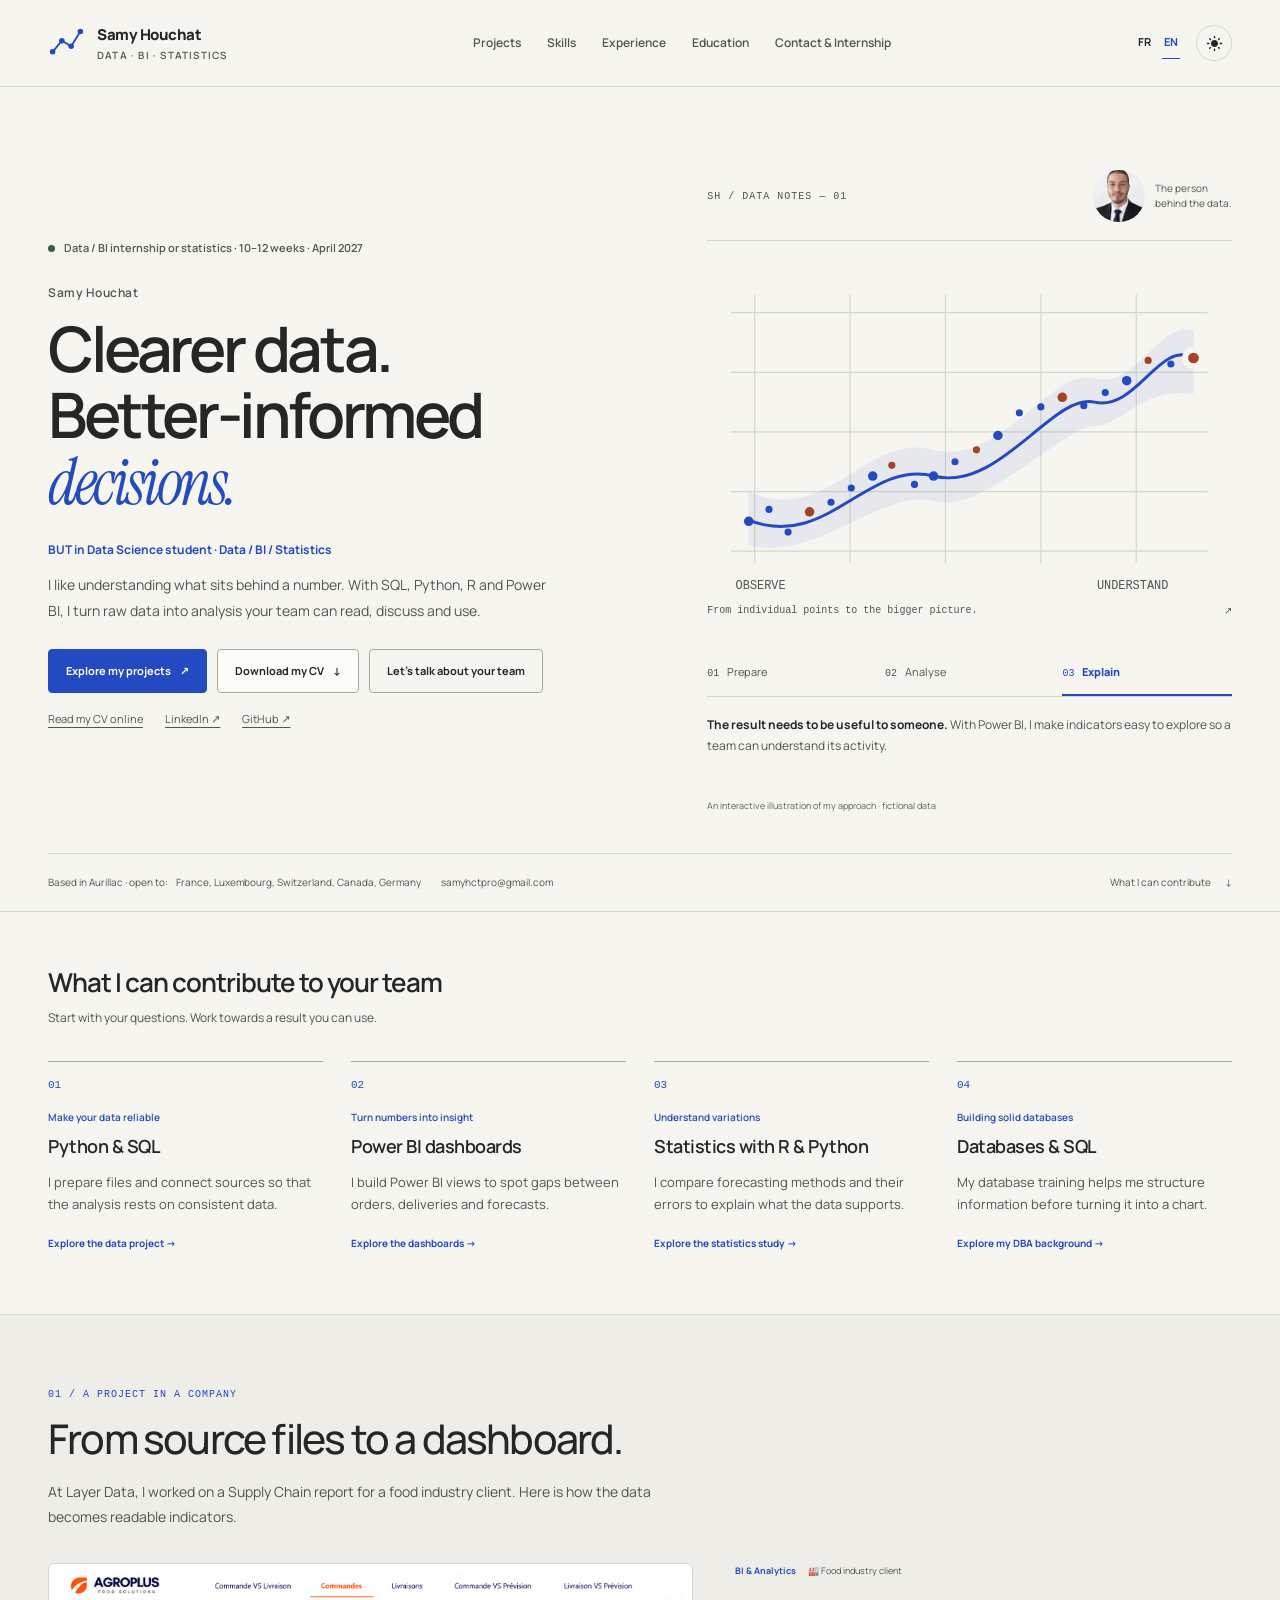
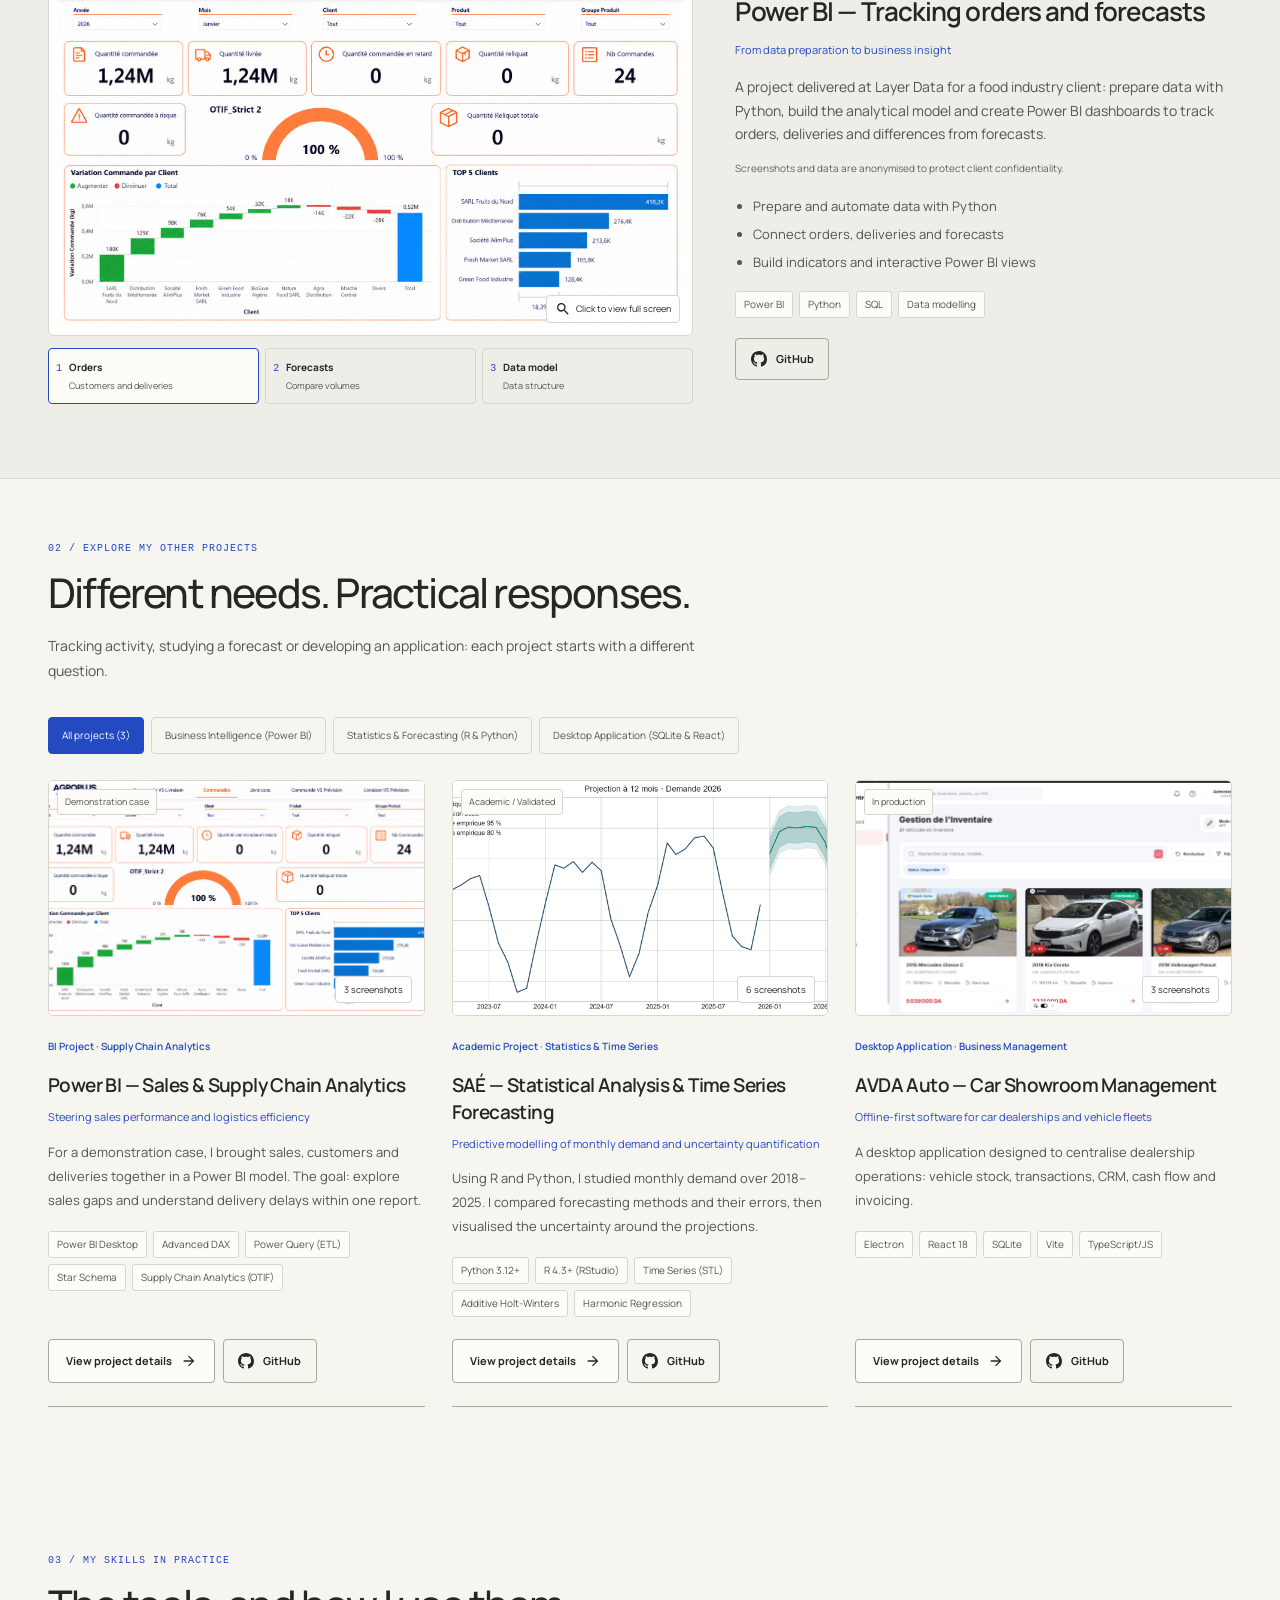
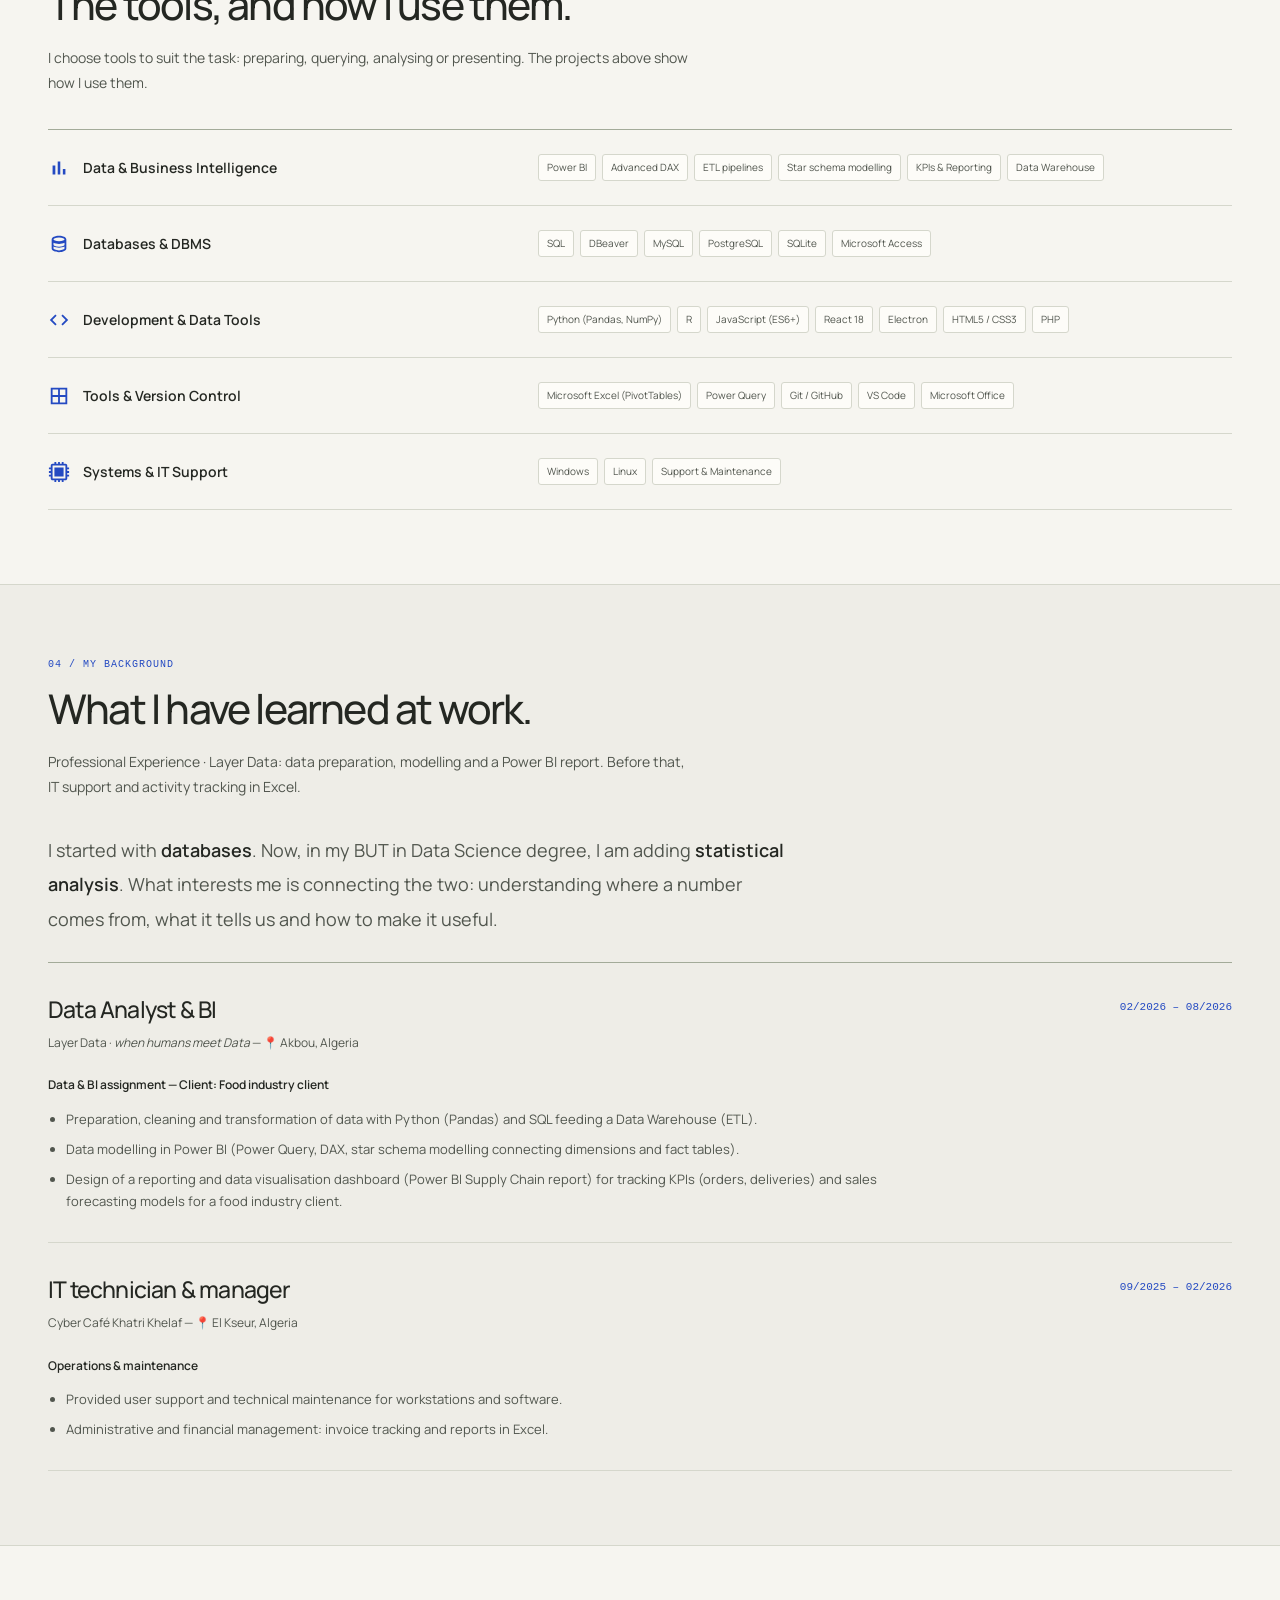
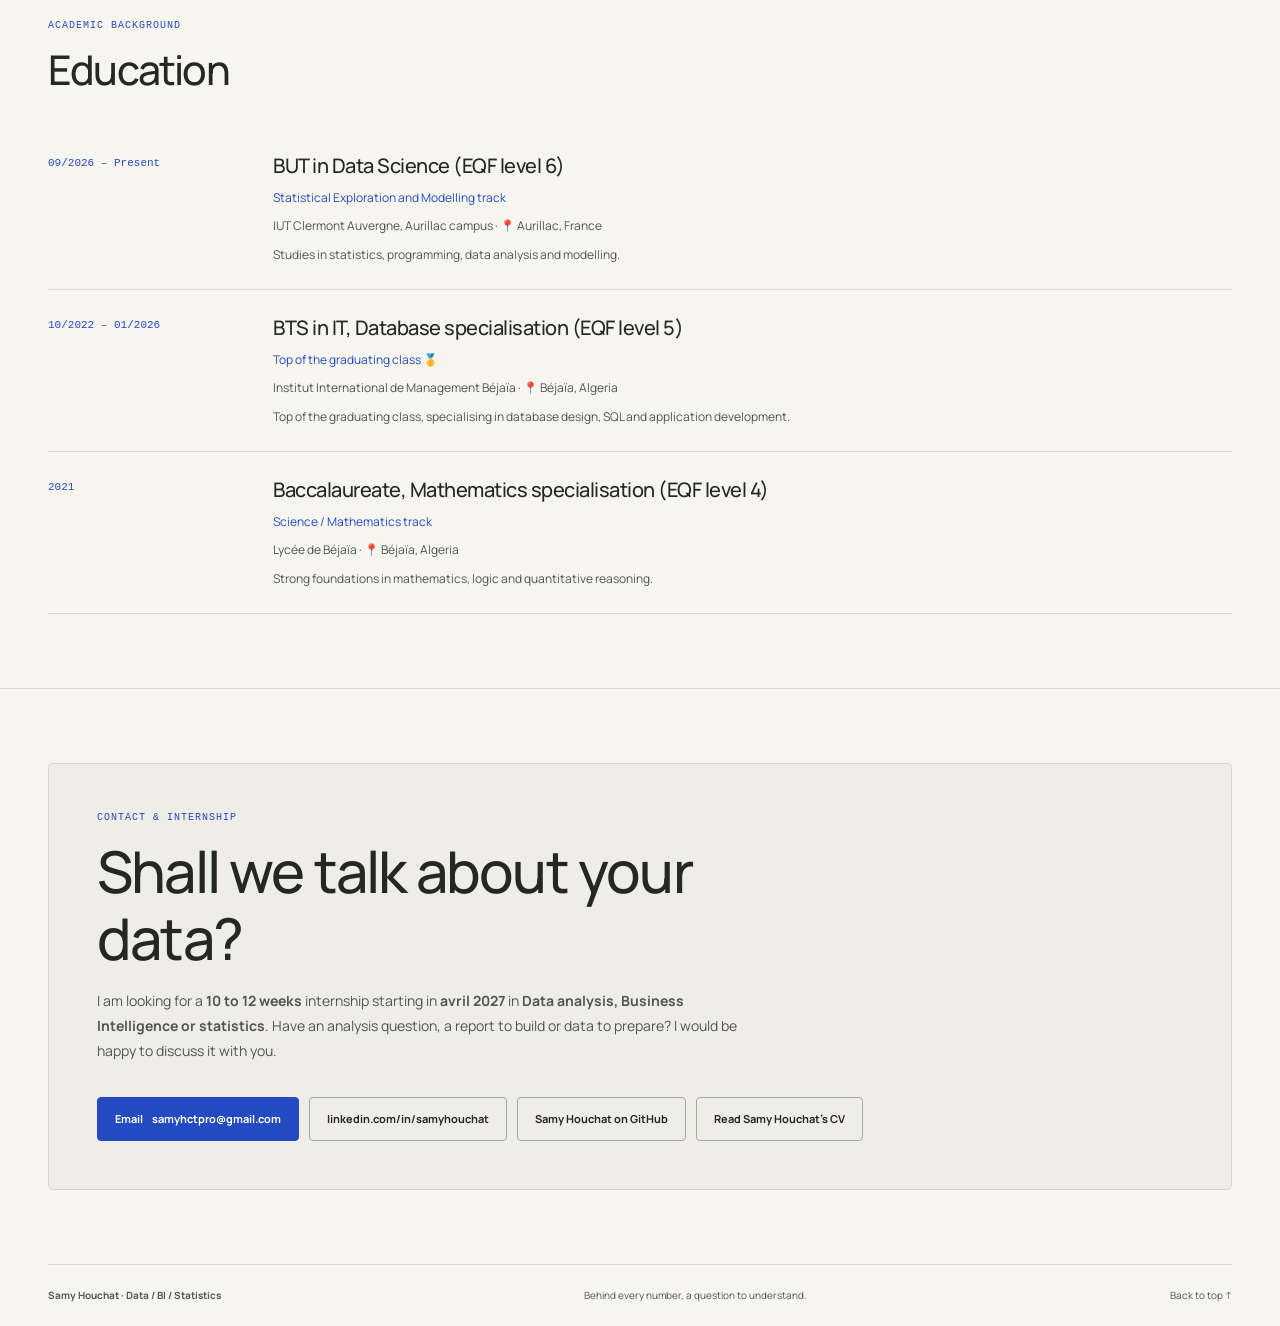
==== en/index.html @ c956099a "feat: add English site variant with build script and browser smoke tests" ====
<!DOCTYPE html>
<html lang="en" data-theme="light">
<head>
  <meta charset="UTF-8">
  <meta name="viewport" content="width=device-width, initial-scale=1.0">
  <meta http-equiv="X-UA-Compatible" content="IE=edge">
  <title>Samy Houchat | Data, BI &amp; Statistics Internship</title>
  <meta name="description" content="I am Samy Houchat, a data science student. Explore my SQL, Python, R and Power BI projects for a Data, BI or statistics internship from April 2027.">
  <meta name="robots" content="index, follow, max-image-preview:large">
  <link rel="canonical" href="https://hctsamyuct.github.io/en/">
  <link rel="alternate" hreflang="fr" href="https://hctsamyuct.github.io/">
  <link rel="alternate" hreflang="en" href="https://hctsamyuct.github.io/en/">
  <link rel="alternate" hreflang="x-default" href="https://hctsamyuct.github.io/">
  <meta property="og:type" content="website">
  <meta property="og:locale" content="en_GB">
  <meta property="og:site_name" content="Samy Houchat — Data &amp; BI Portfolio">
  <meta property="og:url" content="https://hctsamyuct.github.io/en/">
  <meta property="og:title" content="Samy Houchat | Data, BI &amp; Statistics Internship">
  <meta property="og:description" content="I am Samy Houchat, a data science student. Explore my SQL, Python, R and Power BI projects for a Data, BI or statistics internship from April 2027.">
  <meta property="og:image" content="https://hctsamyuct.github.io/assets/img/bi-dashboard-commandes.png">
  <meta property="og:image:width" content="1667">
  <meta property="og:image:height" content="943">
  <meta property="og:image:alt" content="Power BI dashboard project by Samy Houchat">
  <meta name="twitter:card" content="summary_large_image">
  <meta name="twitter:title" content="Samy Houchat | Data, BI &amp; Statistics Internship">
  <meta name="twitter:description" content="I am Samy Houchat, a data science student. Explore my SQL, Python, R and Power BI projects for a Data, BI or statistics internship from April 2027.">
  <meta name="twitter:image" content="https://hctsamyuct.github.io/assets/img/bi-dashboard-commandes.png">
  <meta name="twitter:image:alt" content="Power BI project by Samy Houchat">
  <script type="application/ld+json">
{
  "@context": "https://schema.org",
  "@graph": [
    {
      "@type": "Person",
      "@id": "https://hctsamyuct.github.io/#samy-houchat",
      "name": "Samy Houchat",
      "givenName": "Samy",
      "familyName": "Houchat",
      "alternateName": "Houchat Samy",
      "url": "https://hctsamyuct.github.io/",
      "image": "https://hctsamyuct.github.io/assets/img/photo_opt.jpg",
      "description": "Data science student in Aurillac, France, building Data and Business Intelligence projects.",
      "sameAs": [
        "https://www.linkedin.com/in/samyhouchat",
        "https://github.com/HouchatSamy"
      ],
      "knowsAbout": [
        "Business Intelligence",
        "Power BI",
        "Python",
        "R",
        "SQL",
        "ETL",
        "Data modelling"
      ]
    },
    {
      "@type": "WebSite",
      "@id": "https://hctsamyuct.github.io/#website",
      "url": "https://hctsamyuct.github.io/",
      "name": "Samy Houchat — Data & Business Intelligence Portfolio",
      "inLanguage": [
        "fr",
        "en"
      ],
      "publisher": {
        "@id": "https://hctsamyuct.github.io/#samy-houchat"
      }
    },
    {
      "@type": "ProfilePage",
      "@id": "https://hctsamyuct.github.io/en/#webpage",
      "url": "https://hctsamyuct.github.io/en/",
      "name": "Samy Houchat | Data, BI & Statistics Internship",
      "description": "I am Samy Houchat, a data science student. Explore my SQL, Python, R and Power BI projects for a Data, BI or statistics internship from April 2027.",
      "inLanguage": "en",
      "isPartOf": {
        "@id": "https://hctsamyuct.github.io/#website"
      },
      "mainEntity": {
        "@id": "https://hctsamyuct.github.io/#samy-houchat"
      },
      "about": {
        "@id": "https://hctsamyuct.github.io/#samy-houchat"
      }
    }
  ]
}
  </script>


  <!-- SEO & Titre -->

  <meta name="author" content="Samy Houchat">

  <!-- Open Graph / LinkedIn / Facebook / WhatsApp -->

  <!-- Twitter Card -->

  <!-- Favicon -->
  <link rel="icon" type="image/svg+xml" href="/assets/img/favicon.svg">
  <meta name="theme-color" content="#f6f5f0">

  <!-- Google Fonts : Manrope et Instrument Serif avec font-display: swap -->
  <link rel="preconnect" href="https://fonts.googleapis.com">
  <link rel="preconnect" href="https://fonts.gstatic.com" crossorigin>
  <link href="https://fonts.googleapis.com/css2?family=Manrope:wght@400;500;600;700;800&family=Instrument+Serif:ital@0;1&display=swap" rel="stylesheet">

  <!-- Stylesheet -->
  <link rel="stylesheet" href="/css/portfolio.css?v=20261028">
  <link rel="stylesheet" href="/css/cv.css?v=6194d7030709">
</head>
<body>
  <a class="skip-link" href="#main-content">Skip to content</a>

  <!-- =========================================================================
       EN-TÊTE / NAVIGATION FLOTTANTE
       ========================================================================= -->
  <header class="site-header" id="site-header">
    <div class="container header-inner">
      <a href="#hero" class="brand-link" aria-label="Samy Houchat portfolio home">
        <svg class="brand-symbol" viewBox="0 0 40 40" fill="none" aria-hidden="true"><path d="M5 29L15 17L25 23L35 7" stroke="currentColor" stroke-width="2"/><g fill="currentColor"><circle cx="5" cy="29" r="3"/><circle cx="15" cy="17" r="3"/><circle cx="25" cy="23" r="3"/><circle cx="35" cy="7" r="3"/></g></svg>
        <span class="brand-name">Samy Houchat<span class="brand-subtitle">Data · BI · Statistics</span></span>
      </a>

      <!-- Navigation desktop -->
      <nav class="main-nav" aria-label="Main navigation">
        <a href="#projets" class="nav-link">Projects</a>
        <a href="#competences" class="nav-link">Skills</a>
        <a href="#experience" class="nav-link">Experience</a>
        <a href="#formation" class="nav-link">Education</a>
        <a href="#contact" class="nav-link">Contact &amp; Internship</a>
      </nav>

      <!-- Actions : Bouton Thème & Menu Mobile -->
      <div class="header-actions">
        <nav class="language-switch" aria-label="Portfolio language">
          <a href="/" lang="fr" hreflang="fr">FR</a>
          <a href="/en/" lang="en" hreflang="en" aria-current="page">EN</a>
        </nav>
        <button type="button" class="theme-toggle-btn" id="theme-toggle-btn" aria-label="Switch theme (dark/light)">
          <svg viewBox="0 0 24 24" aria-hidden="true"><path d="M12 3a9 9 0 1 0 9 9c0-.46-.04-.92-.1-1.36a5.389 5.389 0 0 1-4.4 2.26 5.403 5.403 0 0 1-3.14-9.8c-.44-.06-.9-.1-1.36-.1z"/></svg>
        </button>

        <button type="button" class="mobile-menu-btn" id="mobile-menu-btn" aria-label="Open menu" aria-expanded="false" aria-controls="mobile-drawer">
          <svg width="24" height="24" viewBox="0 0 24 24" fill="currentColor"><path d="M3 18h18v-2H3v2zm0-5h18v-2H3v2zm0-7v2h18V6H3z"/></svg>
        </button>
      </div>
    </div>
  </header>

  <!-- Tiroir de navigation mobile -->
  <div class="mobile-drawer" id="mobile-drawer" aria-hidden="true">
    <a href="#hero" class="mobile-nav-link">Home</a>
    <a href="#projets" class="mobile-nav-link">📊 Projects &amp; Dashboards</a>
    <a href="#competences" class="mobile-nav-link">⚡ Technical skills</a>
    <a href="#experience" class="mobile-nav-link">💼 Professional experience</a>
    <a href="#formation" class="mobile-nav-link">🎓 Education</a>
    <a href="#contact" class="mobile-nav-link">✉️ Internship &amp; Contact</a>
  </div>

  <main id="main-content">

    <!-- =======================================================================
         1. HERO SECTION (RECRUTEUR FIRST)
         ======================================================================= -->
    <section class="section-hero" id="hero" aria-labelledby="hero-name">
      <div class="container hero-grid">
        <div class="hero-content">
          <div class="availability-badge"><span class="pulse-indicator" aria-hidden="true"></span><span id="availability-text">Data / BI internship or statistics · 10–12 weeks · April 2027</span></div>
          <h1 class="hero-name" id="hero-name">Samy Houchat</h1>
          <p class="hero-statement"><span>Clearer data.</span><span>Better-informed</span><span><em>decisions.</em></span></p>
          <p class="hero-title" id="hero-title">BUT in Data Science student · Data / BI / Statistics</p>
          <p class="hero-headline" id="hero-headline">I like understanding what sits behind a number. With SQL, Python, R and Power BI, I turn raw data into analysis your team can read, discuss and use.</p>
          <div class="hero-cta-group">
            <a href="#projets" class="btn btn-primary">Explore my projects <span aria-hidden="true">↗</span></a>
            <a href="/assets/cv/CV_Samy_Houchat_EN.pdf?v=6194d7030709" class="btn btn-secondary" id="hero-cv-btn" download="CV_Samy_Houchat_Internship_Data_Analyst_BI.pdf">Download my CV <span aria-hidden="true">↓</span></a>
            <a href="mailto:samyhctpro@gmail.com" class="btn btn-outline" id="hero-contact-btn">Let's talk about your team</a>
          </div>
          <div class="hero-secondary-links">
            <a href="/cv_samy_houchat_en.html" id="hero-cv-view-btn">Read my CV online</a>
            <a href="https://www.linkedin.com/in/samyhouchat" target="_blank" rel="noopener noreferrer" id="hero-linkedin-btn">LinkedIn ↗</a>
            <a href="https://github.com/HouchatSamy" target="_blank" rel="noopener noreferrer" id="hero-github-btn">GitHub ↗</a>
          </div>
        </div>
        <div class="data-lab" data-stage="2">
          <div class="lab-topline">
            <span class="lab-id">SH / DATA NOTES — 01</span>
            <div class="lab-portrait"><img src="/assets/img/photo_opt.jpg" alt="Samy Houchat" id="hero-photo" class="hero-photo-img" width="100" height="100" fetchpriority="high" decoding="async"><span>The person<br>behind the data.</span></div>
          </div>
          <figure class="lab-art" aria-label="An illustration of raw data becoming a readable trend">
            <svg class="lab-chart" viewBox="0 0 440 285" aria-hidden="true">
              <g class="chart-grid"><path d="M20 40H420M20 90H420M20 140H420M20 190H420M20 240H420M40 25V250M120 25V250M200 25V250M280 25V250M360 25V250"/></g>
              <path class="chart-band" d="M35 190C100 220 135 140 190 155S290 85 325 95S380 45 408 55L408 108C360 103 350 135 325 135S230 210 190 198S90 250 35 235Z"/>
              <path class="chart-line" d="M35 214C100 240 135 163 190 177S290 107 325 115S380 62 408 78"/>
              <g class="chart-points"><circle class="data-point" cx="35" cy="215" r="4"/><circle class="data-point" cx="52" cy="205" r="3"/><circle class="data-point" cx="68" cy="224" r="3"/><circle class="data-point" cx="86" cy="207" r="4"/><circle class="data-point" cx="104" cy="199" r="3"/><circle class="data-point" cx="121" cy="187" r="3"/><circle class="data-point" cx="139" cy="177" r="4"/><circle class="data-point" cx="155" cy="168" r="3"/><circle class="data-point" cx="174" cy="184" r="3"/><circle class="data-point" cx="190" cy="177" r="4"/><circle class="data-point" cx="208" cy="165" r="3"/><circle class="data-point" cx="226" cy="155" r="3"/><circle class="data-point" cx="244" cy="143" r="4"/><circle class="data-point" cx="262" cy="124" r="3"/><circle class="data-point" cx="280" cy="119" r="3"/><circle class="data-point" cx="298" cy="111" r="4"/><circle class="data-point" cx="316" cy="118" r="3"/><circle class="data-point" cx="334" cy="107" r="3"/><circle class="data-point" cx="352" cy="97" r="4"/><circle class="data-point" cx="370" cy="80" r="3"/><circle class="data-point" cx="389" cy="83" r="3"/><circle class="data-point" cx="408" cy="78" r="4"/></g>
              <circle class="chart-endpoint" cx="408" cy="78" r="7"/>
              <text class="chart-annotation" x="24" y="272">OBSERVE</text><text class="chart-annotation" x="327" y="272">UNDERSTAND</text>
            </svg>
            <figcaption class="lab-art-label"><span>From individual points to the bigger picture.</span><span aria-hidden="true">↗</span></figcaption>
          </figure>
          <div class="lab-controls" aria-label="Explore how I work">
            <button type="button" class="lab-step" data-stage="0" aria-pressed="false" aria-controls="lab-preparer"><span>01</span> Prepare</button>
            <button type="button" class="lab-step" data-stage="1" aria-pressed="false" aria-controls="lab-analyser"><span>02</span> Analyse</button>
            <button type="button" class="lab-step" data-stage="2" aria-pressed="true" aria-controls="lab-transmettre"><span>03</span> Explain</button>
          </div>
          <div class="lab-explanations" aria-live="polite">
            <p class="lab-explanation" id="lab-preparer"><strong>Useful analysis starts with consistent data.</strong> I use Python and SQL to clean files and connect the right information.</p>
            <p class="lab-explanation" id="lab-analyser"><strong>I look at what changes, and why.</strong> With R and Python, I compare trends and forecasts while keeping their limitations in mind.</p>
            <p class="lab-explanation" id="lab-transmettre"><strong>The result needs to be useful to someone.</strong> With Power BI, I make indicators easy to explore so a team can understand its activity.</p>
          </div>
          <p class="lab-note">An interactive illustration of my approach · fictional data</p>
        </div>
      </div>
      <div class="container hero-meta-items">
        <span class="meta-item">Based in Aurillac · open to: <span id="meta-location">France, Luxembourg, Switzerland, Canada, Germany</span></span>
        <a class="meta-item" href="mailto:samyhctpro@gmail.com" id="meta-email-link"><span id="meta-email-text">samyhctpro@gmail.com</span></a>
        <a class="hero-scroll-link" href="#value-title">What I can contribute <span aria-hidden="true">↓</span></a>
      </div>
    </section>


    <!-- =======================================================================
         2. CHIFFRES / POINTS CLÉS DU CV
         ======================================================================= -->
    <section class="section-stats" aria-labelledby="value-title">
      <div class="container">
        <h2 class="value-title" id="value-title">What I can contribute to your team</h2>
        <p class="value-intro">Start with your questions. Work towards a result you can use.</p>
        <div class="stats-grid" id="stats-grid">
<!-- seo:stats-grid:start -->
    <div class="stat-card" data-stat-id="reliable-data">
      <span class="stat-badge">Make your data reliable</span>
      <h3 class="stat-title">Python & SQL</h3>
      <p class="stat-subtitle">I prepare files and connect sources so that the analysis rests on consistent data.</p>
      <a class="stat-proof-link" href="#projets">Explore the data project <span aria-hidden="true">→</span></a>
    </div>

    <div class="stat-card" data-stat-id="clear-decisions">
      <span class="stat-badge">Turn numbers into insight</span>
      <h3 class="stat-title">Power BI dashboards</h3>
      <p class="stat-subtitle">I build Power BI views to spot gaps between orders, deliveries and forecasts.</p>
      <a class="stat-proof-link" href="#projets">Explore the dashboards <span aria-hidden="true">→</span></a>
    </div>

    <div class="stat-card" data-stat-id="real-experience">
      <span class="stat-badge">Understand variations</span>
      <h3 class="stat-title">Statistics with R & Python</h3>
      <p class="stat-subtitle">I compare forecasting methods and their errors to explain what the data supports.</p>
      <a class="stat-proof-link" href="#autres-projets">Explore the statistics study <span aria-hidden="true">→</span></a>
    </div>

    <div class="stat-card" data-stat-id="dba-foundation">
      <span class="stat-badge">Building solid databases</span>
      <h3 class="stat-title">Databases & SQL</h3>
      <p class="stat-subtitle">My database training helps me structure information before turning it into a chart.</p>
      <a class="stat-proof-link" href="#formation">Explore my DBA background <span aria-hidden="true">→</span></a>
    </div>
<!-- seo:stats-grid:end -->
        </div>
      </div>
    </section>

    <!-- =======================================================================
         3. PROJET VEDETTE (SUPPLY CHAIN ANALYTICS)
         ======================================================================= -->
    <section class="section-padding" id="projets">
      <div class="container">
        <div class="section-header">
          <span class="section-label">01 / A project in a company</span>
          <h2 class="section-title">From source files to a dashboard.</h2>
          <p class="section-description">
            At Layer Data, I worked on a Supply Chain report for a food industry client. Here is how the data becomes readable indicators.
          </p>
        </div>

        <div id="featured-project-container">
<!-- seo:featured-project-container:start -->
    <div class="featured-card">
      <div class="featured-grid">
        <div class="featured-preview-column">
          <!-- Aperçu principal zoomable -->
          <div id="featured-preview-panel" role="tabpanel" aria-labelledby="proof-tab-0">
          <div class="featured-preview-box" id="featured-zoom-trigger" role="button" tabindex="0" aria-label="Open the current screenshot in full screen">
            <img src="/assets/img/bi-dashboard-commandes.png" alt="Orders dashboard — OTIF tracking and customer analysis in Power BI" class="featured-preview-img" id="featured-main-img" loading="lazy" width="760" height="430">
            <div class="preview-overlay-hint">
              <svg width="16" height="16" viewBox="0 0 24 24" fill="currentColor"><path d="M15.5 14h-.79l-.28-.27A6.471 6.471 0 0 0 16 9.5 6.5 6.5 0 1 0 9.5 16c1.61 0 3.09-.59 4.23-1.57l.27.28v.79l5 4.99L20.49 19l-4.99-5zm-6 0C7.01 14 5 11.99 5 9.5S7.01 5 9.5 5 14 7.01 14 9.5 11.99 14 9.5 14z"/></svg>
              <span>Click to view full screen</span>
            </div>
          </div>

          </div>
          <!-- Sélecteur interactif des 3 preuves -->
          <div class="featured-proofs-tabs" role="tablist" aria-label="Choose a screenshot">

              <button type="button" class="proof-tab-btn active" id="proof-tab-0" data-proof-idx="0" role="tab" aria-controls="featured-preview-panel" tabindex="0" aria-selected="true">
                <span class="proof-tab-num">1</span>
                <div class="proof-tab-text">
                  <span class="proof-tab-title">Orders</span>
                  <span class="proof-tab-sub">Customers and deliveries</span>
                </div>
              </button>

              <button type="button" class="proof-tab-btn " id="proof-tab-1" data-proof-idx="1" role="tab" aria-controls="featured-preview-panel" tabindex="-1" aria-selected="false">
                <span class="proof-tab-num">2</span>
                <div class="proof-tab-text">
                  <span class="proof-tab-title">Forecasts</span>
                  <span class="proof-tab-sub">Compare volumes</span>
                </div>
              </button>

              <button type="button" class="proof-tab-btn " id="proof-tab-2" data-proof-idx="2" role="tab" aria-controls="featured-preview-panel" tabindex="-1" aria-selected="false">
                <span class="proof-tab-num">3</span>
                <div class="proof-tab-text">
                  <span class="proof-tab-title">Data model</span>
                  <span class="proof-tab-sub">Data structure</span>
                </div>
              </button>

          </div>
          <noscript>
            <div class="proof-fallback">
              <figure><a href="/assets/img/bi-dashboard-previsions.png"><img src="/assets/img/bi-dashboard-previsions.png" alt="Forecast dashboard — Forecast vs Actual analysis in Power BI" width="760" height="430" loading="lazy"></a><figcaption>Forecasts — Compare volumes</figcaption></figure><figure><a href="/assets/img/bi-modele-donnees.png"><img src="/assets/img/bi-modele-donnees.png" alt="Power BI data model architecture" width="760" height="430" loading="lazy"></a><figcaption>Data model — Data structure</figcaption></figure>
            </div>
          </noscript>
        </div>

        <div class="featured-content-column">
          <div class="featured-meta-row">
            <span class="featured-domain-badge">BI &amp; Analytics</span>
            <span class="featured-sector-badge">🏭 Food industry client</span>
          </div>

          <h3 class="featured-title-compact">Power BI — Tracking orders and forecasts</h3>
          <p class="featured-desc-compact">From data preparation to business insight</p>
          <p class="featured-overview">A project delivered at Layer Data for a food industry client: prepare data with Python, build the analytical model and create Power BI dashboards to track orders, deliveries and differences from forecasts.</p>
          <p class="featured-confidentiality-note">Screenshots and data are anonymised to protect client confidentiality.</p>

          <ul class="featured-points-list">
            <li>Prepare and automate data with Python</li>
            <li>Connect orders, deliveries and forecasts</li>
            <li>Build indicators and interactive Power BI views</li>
          </ul>

          <div class="featured-tags-compact">
            <span class="skill-tag">Power BI</span><span class="skill-tag">Python</span><span class="skill-tag">SQL</span><span class="skill-tag">Data modelling</span>
          </div>


          <div style="margin-top:0.25rem;">
            <a href="https://github.com/HouchatSamy/POWERBI_files" target="_blank" rel="noopener noreferrer" class="btn btn-outline" style="min-height:42px; padding:0.5rem 0.9rem;" title="View on GitHub">
              <svg width="18" height="18" viewBox="0 0 24 24" fill="currentColor"><path d="M12 0C5.37 0 0 5.37 0 12c0 5.31 3.435 9.795 8.205 11.385.6.105.825-.255.825-.57 0-.285-.015-1.23-.015-2.235-3.015.555-3.795-.735-4.035-1.41-.135-.345-.72-1.41-1.23-1.695-.42-.225-1.02-.78-.015-.795.945-.015 1.62.87 1.845 1.23 1.08 1.815 2.805 1.305 3.495.99.105-.78.42-1.305.765-1.605-2.67-.3-5.46-1.335-5.46-5.925 0-1.305.465-2.385 1.23-3.225-.12-.3-.54-1.53.12-3.18 0 0 1.005-.315 3.3 1.23.96-.27 1.98-.405 3-.405s2.04.135 3 .405c2.295-1.56 3.3-1.23 3.3-1.23.66 1.65.24 2.88.12 3.18.765.84 1.23 1.905 1.23 3.225 0 4.605-2.805 5.625-5.475 5.925.435.375.81 1.095.81 2.22 0 1.605-.015 2.895-.015 3.3 0 .315.225.69.825.57A12.02 12.02 0 0 0 24 12c0-6.63-5.37-12-12-12z"/></svg>
              <span>GitHub</span>
            </a>
          </div>

        </div>
      </div>
    </div>
<!-- seo:featured-project-container:end -->
        </div>
      </div>
    </section>

    <!-- =======================================================================
         4. APPLICATION MÉTIER (AVDA AUTO)
         ======================================================================= -->
    <section class="section-padding project-collection" id="autres-projets">
      <div class="container">
        <div class="section-header">
          <span class="section-label">02 / Explore my other projects</span>
          <h2 class="section-title">Different needs. Practical responses.</h2>
          <p class="section-description">
            Tracking activity, studying a forecast or developing an application: each project starts with a different question.
          </p>
        </div>

        <div class="projects-filter-bar" aria-label="Filter projects">
          <button type="button" class="filter-pill-btn active" data-filter="all" aria-pressed="true">All projects (3)</button>
          <button type="button" class="filter-pill-btn" data-filter="powerbi-sales-supplychain" aria-pressed="false">Business Intelligence (Power BI)</button>
          <button type="button" class="filter-pill-btn" data-filter="sae-series-temporelles" aria-pressed="false">Statistics &amp; Forecasting (R &amp; Python)</button>
          <button type="button" class="filter-pill-btn" data-filter="avda-auto" aria-pressed="false">Desktop Application (SQLite &amp; React)</button>
        </div>

        <div class="projects-grid" id="other-projects-grid">
<!-- seo:other-projects-grid:start -->
    <article class="project-card" data-project-id="powerbi-sales-supplychain">
      <div class="project-thumbnail-wrapper" role="button" tabindex="0" data-project-idx="0" aria-label="Agrandir la screenshot de Power BI — Sales & Supply Chain Analytics">
        <img src="/assets/img/bi-dashboard-commandes.png" alt="Power BI — Sales & Supply Chain Analytics" class="project-thumbnail-img" loading="lazy" width="600" height="375">
        <span class="project-badge-float">Demonstration case</span>
        <div class="preview-overlay-hint">
          <span>3 screenshots</span>
        </div>
      </div>

      <div class="project-body">
        <span class="stat-badge" style="margin-bottom:0.5rem;">BI Project · Supply Chain Analytics</span>
        <h3 class="project-title">Power BI — Sales & Supply Chain Analytics</h3>
        <p class="project-subtitle">Steering sales performance and logistics efficiency</p>
        <p class="project-summary">For a demonstration case, I brought sales, customers and deliveries together in a Power BI model. The goal: explore sales gaps and understand delivery delays within one report.</p>

        <div class="tags-list">
          <span class="tag-badge">Power BI Desktop</span><span class="tag-badge">Advanced DAX</span><span class="tag-badge">Power Query (ETL)</span><span class="tag-badge">Star Schema</span><span class="tag-badge">Supply Chain Analytics (OTIF)</span>
        </div>

        <div class="project-footer">
          <button type="button" class="btn btn-secondary btn-detail-trigger" data-project-idx="0">
            <span>View project details</span>
            <svg width="16" height="16" viewBox="0 0 24 24" fill="currentColor"><path d="M12 4l-1.41 1.41L16.17 11H4v2h12.17l-5.58 5.59L12 20l8-8z"/></svg>
          </button>


          <a href="https://github.com/HouchatSamy/powerbi-sales-supplychain-analytics" target="_blank" rel="noopener noreferrer" class="btn btn-outline" style="min-height:42px; padding:0.5rem 0.9rem;" title="View on GitHub">
            <svg width="18" height="18" viewBox="0 0 24 24" fill="currentColor"><path d="M12 0C5.37 0 0 5.37 0 12c0 5.31 3.435 9.795 8.205 11.385.6.105.825-.255.825-.57 0-.285-.015-1.23-.015-2.235-3.015.555-3.795-.735-4.035-1.41-.135-.345-.72-1.41-1.23-1.695-.42-.225-1.02-.78-.015-.795.945-.015 1.62.87 1.845 1.23 1.08 1.815 2.805 1.305 3.495.99.105-.78.42-1.305.765-1.605-2.67-.3-5.46-1.335-5.46-5.925 0-1.305.465-2.385 1.23-3.225-.12-.3-.54-1.53.12-3.18 0 0 1.005-.315 3.3 1.23.96-.27 1.98-.405 3-.405s2.04.135 3 .405c2.295-1.56 3.3-1.23 3.3-1.23.66 1.65.24 2.88.12 3.18.765.84 1.23 1.905 1.23 3.225 0 4.605-2.805 5.625-5.475 5.925.435.375.81 1.095.81 2.22 0 1.605-.015 2.895-.015 3.3 0 .315.225.69.825.57A12.02 12.02 0 0 0 24 12c0-6.63-5.37-12-12-12z"/></svg>
            <span>GitHub</span>
          </a>

        </div>
      </div>
    </article>

    <article class="project-card" data-project-id="sae-series-temporelles">
      <div class="project-thumbnail-wrapper" role="button" tabindex="0" data-project-idx="1" aria-label="Agrandir la screenshot de SAÉ — Statistical Analysis & Time Series Forecasting">
        <img src="/assets/img/sae/05_forecast.png" alt="SAÉ — Statistical Analysis & Time Series Forecasting" class="project-thumbnail-img" loading="lazy" width="600" height="375">
        <span class="project-badge-float">Academic / Validated</span>
        <div class="preview-overlay-hint">
          <span>6 screenshots</span>
        </div>
      </div>

      <div class="project-body">
        <span class="stat-badge" style="margin-bottom:0.5rem;">Academic Project · Statistics & Time Series</span>
        <h3 class="project-title">SAÉ — Statistical Analysis & Time Series Forecasting</h3>
        <p class="project-subtitle">Predictive modelling of monthly demand and uncertainty quantification</p>
        <p class="project-summary">Using R and Python, I studied monthly demand over 2018–2025. I compared forecasting methods and their errors, then visualised the uncertainty around the projections.</p>

        <div class="tags-list">
          <span class="tag-badge">Python 3.12+</span><span class="tag-badge">R 4.3+ (RStudio)</span><span class="tag-badge">Time Series (STL)</span><span class="tag-badge">Additive Holt-Winters</span><span class="tag-badge">Harmonic Regression</span>
        </div>

        <div class="project-footer">
          <button type="button" class="btn btn-secondary btn-detail-trigger" data-project-idx="1">
            <span>View project details</span>
            <svg width="16" height="16" viewBox="0 0 24 24" fill="currentColor"><path d="M12 4l-1.41 1.41L16.17 11H4v2h12.17l-5.58 5.59L12 20l8-8z"/></svg>
          </button>


          <a href="https://github.com/HouchatSamy/-Analyse-statistique-pr-vision-de-s-ries-temporelles" target="_blank" rel="noopener noreferrer" class="btn btn-outline" style="min-height:42px; padding:0.5rem 0.9rem;" title="View on GitHub">
            <svg width="18" height="18" viewBox="0 0 24 24" fill="currentColor"><path d="M12 0C5.37 0 0 5.37 0 12c0 5.31 3.435 9.795 8.205 11.385.6.105.825-.255.825-.57 0-.285-.015-1.23-.015-2.235-3.015.555-3.795-.735-4.035-1.41-.135-.345-.72-1.41-1.23-1.695-.42-.225-1.02-.78-.015-.795.945-.015 1.62.87 1.845 1.23 1.08 1.815 2.805 1.305 3.495.99.105-.78.42-1.305.765-1.605-2.67-.3-5.46-1.335-5.46-5.925 0-1.305.465-2.385 1.23-3.225-.12-.3-.54-1.53.12-3.18 0 0 1.005-.315 3.3 1.23.96-.27 1.98-.405 3-.405s2.04.135 3 .405c2.295-1.56 3.3-1.23 3.3-1.23.66 1.65.24 2.88.12 3.18.765.84 1.23 1.905 1.23 3.225 0 4.605-2.805 5.625-5.475 5.925.435.375.81 1.095.81 2.22 0 1.605-.015 2.895-.015 3.3 0 .315.225.69.825.57A12.02 12.02 0 0 0 24 12c0-6.63-5.37-12-12-12z"/></svg>
            <span>GitHub</span>
          </a>

        </div>
      </div>
    </article>

    <article class="project-card" data-project-id="avda-auto">
      <div class="project-thumbnail-wrapper" role="button" tabindex="0" data-project-idx="2" aria-label="Agrandir la screenshot de AVDA Auto — Car Showroom Management">
        <img src="/assets/img/avda-1.jpg" alt="AVDA Auto — Car Showroom Management" class="project-thumbnail-img" loading="lazy" width="600" height="375">
        <span class="project-badge-float">In production</span>
        <div class="preview-overlay-hint">
          <span>3 screenshots</span>
        </div>
      </div>

      <div class="project-body">
        <span class="stat-badge" style="margin-bottom:0.5rem;">Desktop Application · Business Management</span>
        <h3 class="project-title">AVDA Auto — Car Showroom Management</h3>
        <p class="project-subtitle">Offline-first software for car dealerships and vehicle fleets</p>
        <p class="project-summary">A desktop application designed to centralise dealership operations: vehicle stock, transactions, CRM, cash flow and invoicing.</p>

        <div class="tags-list">
          <span class="tag-badge">Electron</span><span class="tag-badge">React 18</span><span class="tag-badge">SQLite</span><span class="tag-badge">Vite</span><span class="tag-badge">TypeScript/JS</span>
        </div>

        <div class="project-footer">
          <button type="button" class="btn btn-secondary btn-detail-trigger" data-project-idx="2">
            <span>View project details</span>
            <svg width="16" height="16" viewBox="0 0 24 24" fill="currentColor"><path d="M12 4l-1.41 1.41L16.17 11H4v2h12.17l-5.58 5.59L12 20l8-8z"/></svg>
          </button>


          <a href="https://github.com/AVDAdz/avdaAuto" target="_blank" rel="noopener noreferrer" class="btn btn-outline" style="min-height:42px; padding:0.5rem 0.9rem;" title="View on GitHub">
            <svg width="18" height="18" viewBox="0 0 24 24" fill="currentColor"><path d="M12 0C5.37 0 0 5.37 0 12c0 5.31 3.435 9.795 8.205 11.385.6.105.825-.255.825-.57 0-.285-.015-1.23-.015-2.235-3.015.555-3.795-.735-4.035-1.41-.135-.345-.72-1.41-1.23-1.695-.42-.225-1.02-.78-.015-.795.945-.015 1.62.87 1.845 1.23 1.08 1.815 2.805 1.305 3.495.99.105-.78.42-1.305.765-1.605-2.67-.3-5.46-1.335-5.46-5.925 0-1.305.465-2.385 1.23-3.225-.12-.3-.54-1.53.12-3.18 0 0 1.005-.315 3.3 1.23.96-.27 1.98-.405 3-.405s2.04.135 3 .405c2.295-1.56 3.3-1.23 3.3-1.23.66 1.65.24 2.88.12 3.18.765.84 1.23 1.905 1.23 3.225 0 4.605-2.805 5.625-5.475 5.925.435.375.81 1.095.81 2.22 0 1.605-.015 2.895-.015 3.3 0 .315.225.69.825.57A12.02 12.02 0 0 0 24 12c0-6.63-5.37-12-12-12z"/></svg>
            <span>GitHub</span>
          </a>

        </div>
      </div>
    </article>
<!-- seo:other-projects-grid:end -->
        </div>
      </div>
    </section>

    <!-- =======================================================================
         5. COMPÉTENCES GROUPÉES (SANS POURCENTAGE)
         ======================================================================= -->
    <section class="section-padding" id="competences">
      <div class="container">
        <div class="section-header">
          <span class="section-label">03 / My skills in practice</span>
          <h2 class="section-title">The tools, and how I use them.</h2>
          <p class="section-description">
            I choose tools to suit the task: preparing, querying, analysing or presenting. The projects above show how I use them.
          </p>
        </div>

        <div class="skills-categories-grid" id="skills-categories-grid">
<!-- seo:skills-categories-grid:start -->
    <div class="skill-category-card">
      <div class="category-header">
        <div class="category-icon">
          <svg width="22" height="22" viewBox="0 0 24 24" fill="currentColor"><path d="M5 9.2h3V19H5zM10.6 5h2.8v14h-2.8zm5.6 8H19v6h-2.8z"/></svg>
        </div>
        <h3 class="category-name">Data & Business Intelligence</h3>
      </div>

      <div class="skills-tags-wrap">
        <span class="skill-tag">Power BI</span><span class="skill-tag">Advanced DAX</span><span class="skill-tag">ETL pipelines</span><span class="skill-tag">Star schema modelling</span><span class="skill-tag">KPIs & Reporting</span><span class="skill-tag">Data Warehouse</span>
      </div>
    </div>

    <div class="skill-category-card">
      <div class="category-header">
        <div class="category-icon">
          <svg width="22" height="22" viewBox="0 0 24 24" fill="currentColor"><path d="M12 3C7.58 3 4 4.79 4 7v10c0 2.21 3.58 4 8 4s8-1.79 8-4V7c0-2.21-3.58-4-8-4zm0 2c3.87 0 6 1.5 6 2s-2.13 2-6 2-6-1.5-6-2 2.13-2 6-2zm6 12c0 .5-2.13 2-6 2s-6-1.5-6-2v-2.23c1.61.78 3.73 1.23 6 1.23s4.39-.45 6-1.23V17zm0-4c0 .5-2.13 2-6 2s-6-1.5-6-2v-2.23c1.61.78 3.73 1.23 6 1.23s4.39-.45 6-1.23V13z"/></svg>
        </div>
        <h3 class="category-name">Databases & DBMS</h3>
      </div>

      <div class="skills-tags-wrap">
        <span class="skill-tag">SQL</span><span class="skill-tag">DBeaver</span><span class="skill-tag">MySQL</span><span class="skill-tag">PostgreSQL</span><span class="skill-tag">SQLite</span><span class="skill-tag">Microsoft Access</span>
      </div>
    </div>

    <div class="skill-category-card">
      <div class="category-header">
        <div class="category-icon">
          <svg width="22" height="22" viewBox="0 0 24 24" fill="currentColor"><path d="M9.4 16.6L4.8 12l4.6-4.6L8 6l-6 6 6 6 1.4-1.4zm5.2 0l4.6-4.6-4.6-4.6L16 6l6 6-6 6-1.4-1.4z"/></svg>
        </div>
        <h3 class="category-name">Development & Data Tools</h3>
      </div>

      <div class="skills-tags-wrap">
        <span class="skill-tag">Python (Pandas, NumPy)</span><span class="skill-tag">R</span><span class="skill-tag">JavaScript (ES6+)</span><span class="skill-tag">React 18</span><span class="skill-tag">Electron</span><span class="skill-tag">HTML5 / CSS3</span><span class="skill-tag">PHP</span>
      </div>
    </div>

    <div class="skill-category-card">
      <div class="category-header">
        <div class="category-icon">
          <svg width="22" height="22" viewBox="0 0 24 24" fill="currentColor"><path d="M3 3v18h18V3H3zm8 16H5v-6h6v6zm0-8H5V5h6v6zm8 8h-6v-6h6v6zm0-8h-6V5h6v6z"/></svg>
        </div>
        <h3 class="category-name">Tools & Version Control</h3>
      </div>

      <div class="skills-tags-wrap">
        <span class="skill-tag">Microsoft Excel (PivotTables)</span><span class="skill-tag">Power Query</span><span class="skill-tag">Git / GitHub</span><span class="skill-tag">VS Code</span><span class="skill-tag">Microsoft Office</span>
      </div>
    </div>

    <div class="skill-category-card">
      <div class="category-header">
        <div class="category-icon">
          <svg width="22" height="22" viewBox="0 0 24 24" fill="currentColor"><path d="M17 17H7V7h10v10zm2-14h-2V1h-2v2h-2V1h-2v2H9V1H7v2H5c-1.1 0-2 .9-2 2v2H1v2h2v2H1v2h2v2H1v2h2v2c0 1.1.9 2 2 2h2v2h2v-2h2v2h2v-2h2v2h2v-2h2c1.1 0 2-.9 2-2v-2h2v-2h-2v-2h2v-2h-2V9h2V7h-2V5c0-1.1-.9-2-2-2zm0 16H5V5h14v14z"/></svg>
        </div>
        <h3 class="category-name">Systems & IT Support</h3>
      </div>

      <div class="skills-tags-wrap">
        <span class="skill-tag">Windows</span><span class="skill-tag">Linux</span><span class="skill-tag">Support & Maintenance</span>
      </div>
    </div>
<!-- seo:skills-categories-grid:end -->
        </div>
      </div>
    </section>

    <!-- =======================================================================
         6. EXPÉRIENCE PROFESSIONNELLE (FRISE VERTICALE)
         ======================================================================= -->
    <section class="section-padding" id="experience">
      <div class="container">
        <div class="section-header">
          <span class="section-label">04 / My background</span>
          <h2 class="section-title">What I have learned at work.</h2>
          <p class="section-description">
            Professional Experience · Layer Data: data preparation, modelling and a Power BI report. Before that, IT support and activity tracking in Excel.
          </p>
        </div>

<p class="approach-note">I started with <strong>databases</strong>. Now, in my BUT in Data Science degree, I am adding <strong>statistical analysis</strong>. What interests me is connecting the two: understanding where a number comes from, what it tells us and how to make it useful.</p>
        <div class="timeline" id="timeline-container">
<!-- seo:timeline-container:start -->
    <div class="timeline-item">
      <div class="timeline-dot"></div>
      <div class="timeline-card">
        <div class="timeline-header">
          <div>
            <h3 class="timeline-role">Data Analyst & BI</h3>
            <p class="timeline-company">Layer Data · <em>when humans meet Data</em> — 📍 Akbou, Algeria</p>
          </div>
          <span class="timeline-period">02/2026 – 08/2026</span>
        </div>


            <div class="timeline-mission-block">
              <h4 class="timeline-mission-title">Data & BI assignment — Client: Food industry client</h4>
              <ul class="timeline-bullets">
                <li class="timeline-bullet">Preparation, cleaning and transformation of data with Python (Pandas) and SQL feeding a Data Warehouse (ETL).</li><li class="timeline-bullet">Data modelling in Power BI (Power Query, DAX, star schema modelling connecting dimensions and fact tables).</li><li class="timeline-bullet">Design of a reporting and data visualisation dashboard (Power BI Supply Chain report) for tracking KPIs (orders, deliveries) and sales forecasting models for a food industry client.</li>
              </ul>
            </div>

      </div>
    </div>

    <div class="timeline-item">
      <div class="timeline-dot"></div>
      <div class="timeline-card">
        <div class="timeline-header">
          <div>
            <h3 class="timeline-role">IT technician & manager</h3>
            <p class="timeline-company">Cyber Café Khatri Khelaf  — 📍 El Kseur, Algeria</p>
          </div>
          <span class="timeline-period">09/2025 – 02/2026</span>
        </div>


            <div class="timeline-mission-block">
              <h4 class="timeline-mission-title">Operations & maintenance</h4>
              <ul class="timeline-bullets">
                <li class="timeline-bullet">Provided user support and technical maintenance for workstations and software.</li><li class="timeline-bullet">Administrative and financial management: invoice tracking and reports in Excel.</li>
              </ul>
            </div>

      </div>
    </div>
<!-- seo:timeline-container:end -->
        </div>
      </div>
    </section>

    <!-- =======================================================================
         7. FORMATION & LANGUES
         ======================================================================= -->
    <section class="section-padding" id="formation">
      <div class="container">
        <div class="section-header">
          <span class="section-label">Academic background</span>
          <h2 class="section-title">Education</h2>
        </div>

        <div class="education-languages-grid">
          <!-- Liste des diplômes -->
          <div class="education-list" id="education-list">
<!-- seo:education-list:start -->
      <div class="education-item">
        <span class="education-period-badge">09/2026 – Present</span>
        <h3 class="education-degree">BUT in Data Science (EQF level 6)</h3>
        <p class="education-field">Statistical Exploration and Modelling track</p>
        <p class="education-institution">IUT Clermont Auvergne, Aurillac campus · 📍 Aurillac, France</p>
        <p class="education-highlight">Studies in statistics, programming, data analysis and modelling.</p>
      </div>

      <div class="education-item">
        <span class="education-period-badge">10/2022 – 01/2026</span>
        <h3 class="education-degree">BTS in IT, Database specialisation (EQF level 5)</h3>
        <p class="education-field">Top of the graduating class 🥇</p>
        <p class="education-institution">Institut International de Management Béjaïa · 📍 Béjaïa, Algeria</p>
        <p class="education-highlight">Top of the graduating class, specialising in database design, SQL and application development.</p>
      </div>

      <div class="education-item">
        <span class="education-period-badge">2021</span>
        <h3 class="education-degree">Baccalaureate, Mathematics specialisation (EQF level 4)</h3>
        <p class="education-field">Science / Mathematics track</p>
        <p class="education-institution">Lycée de Béjaïa · 📍 Béjaïa, Algeria</p>
        <p class="education-highlight">Strong foundations in mathematics, logic and quantitative reasoning.</p>
      </div>
<!-- seo:education-list:end -->
          </div>



        </div>
      </div>
    </section>



    <section class="section-padding" id="contact" aria-labelledby="contact-title">
      <div class="container">
        <div class="section-header">
          <span class="section-label">Contact &amp; Internship</span>
          <h2 class="section-title" id="contact-title">Shall we talk about your data?</h2>
          <p class="section-description" id="contact-search-desc"><!-- seo:contact-search-desc:start -->
      I am looking for a <strong>10 to 12 weeks</strong> internship starting in <strong>avril 2027</strong> in <strong>Data analysis, Business Intelligence or statistics</strong>. Have an analysis question, a report to build or data to prepare? I would be happy to discuss it with you.
<!-- seo:contact-search-desc:end --></p>
        </div>
        <div class="hero-actions">
          <a class="btn btn-primary" id="contact-email-link" href="mailto:samyhctpro@gmail.com">Email <span id="contact-email-val">samyhctpro@gmail.com</span></a>
          <a class="btn btn-outline" id="contact-linkedin-link" href="https://www.linkedin.com/in/samyhouchat" rel="me noopener noreferrer" target="_blank"><span id="contact-linkedin-val">linkedin.com/in/samyhouchat</span></a>
          <a class="btn btn-outline" id="contact-github-user" href="https://github.com/HouchatSamy" rel="me noopener noreferrer" target="_blank">Samy Houchat on GitHub</a>
          <a class="btn btn-outline" href="/cv_samy_houchat_en.html">Read Samy Houchat’s CV</a>
        </div>
      </div>
    </section>
  </main>

  <footer class="container site-footer"><span>Samy Houchat · Data / BI / Statistics</span><span>Behind every number, a question to understand.</span><a href="#hero">Back to top ↑</a></footer>

  <!-- =========================================================================
       9. PIED DE PAGE DISCRET
       ========================================================================= -->

  <!-- =========================================================================
       MODALE DE PROJET DÉTAILLÉ
       ========================================================================= -->
  <div class="modal-overlay" id="project-modal-overlay" role="dialog" aria-modal="true" aria-hidden="true" aria-labelledby="project-dialog-title">
    <div class="modal-dialog">
      <button type="button" class="modal-close-btn" id="modal-close-btn" aria-label="Close project details">
        <svg width="20" height="20" viewBox="0 0 24 24" fill="currentColor"><path d="M19 6.41L17.59 5 12 10.59 6.41 5 5 6.41 10.59 12 5 17.59 6.41 19 12 13.41 17.59 19 19 17.59 13.41 12z"/></svg>
      </button>
      <div id="project-modal-body">
        <!-- Rendu dynamique via JS -->
      </div>
    </div>
  </div>

  <!-- =========================================================================
       LIGHTBOX PLEIN ÉCRAN POUR CAPTURES (TOUCH SWIPE + CLAVIER)
       ========================================================================= -->
  <div class="lightbox-overlay" id="lightbox-overlay" role="dialog" aria-modal="true" aria-hidden="true" aria-labelledby="lightbox-caption">
    <button type="button" class="lightbox-close-btn" id="lightbox-close" aria-label="Close preview">
      <svg width="24" height="24" viewBox="0 0 24 24" fill="currentColor"><path d="M19 6.41L17.59 5 12 10.59 6.41 5 5 6.41 10.59 12 5 17.59 6.41 19 12 13.41 17.59 19 19 17.59 13.41 12z"/></svg>
    </button>

    <button type="button" class="lightbox-nav-btn lightbox-prev-btn" id="lightbox-prev" aria-label="Previous image">
      <svg width="24" height="24" viewBox="0 0 24 24" fill="currentColor"><path d="M15.41 7.41L14 6l-6 6 6 6 1.41-1.41L10.83 12z"/></svg>
    </button>

    <div class="lightbox-content-box">
      <img src="/assets/img/photo_opt.jpg" alt="Enlarged preview" class="lightbox-img" id="lightbox-img">
      <p class="lightbox-caption" id="lightbox-caption"></p>
    </div>

    <button type="button" class="lightbox-nav-btn lightbox-next-btn" id="lightbox-next" aria-label="Next image">
      <svg width="24" height="24" viewBox="0 0 24 24" fill="currentColor"><path d="M10 6L8.59 7.41 13.17 12l-4.58 4.59L10 18l6-6z"/></svg>
    </button>
  </div>

  <!-- Script Principal Vanilla ES Modules -->
  <script id="portfolio-script">
/**
 * Données du Portfolio de Samy Houchat
 * Source de vérité : cv_samy_houchat_final.md
 * Aucune donnée inventée. Respect strict de la confidentialité et des faits réels.
 */

const siteConfig = {
  // Interrupteur de confidentialité : anonymisation des clients industriels conformément aux recommandations
  showClientNames: false,

  profile: {
    name: "Samy Houchat",
    title: "BUT in Data Science student · Data / BI / Statistics",
    headline: "I like understanding what sits behind a number. With SQL, Python, R and Power BI, I turn raw data into analysis your team can read, discuss and use.",
    availabilityBadge: "Data / BI internship or statistics · 10–12 weeks · April 2027",
    location: "France, Luxembourg, Switzerland, Canada, Germany",
    email: "samyhctpro@gmail.com",
    linkedin: "https://www.linkedin.com/in/samyhouchat",
    githubUser: "https://github.com/HouchatSamy?tab=repositories",
    githubOrg: "https://github.com/AVDAdz/avdaAuto",
    cvPdfPath: "/assets/cv/CV_Samy_Houchat_EN.pdf?v=6194d7030709",
    photoPath: "/assets/img/photo_opt.jpg"
  },

  keyStats: [
    {
      id: "reliable-data",
      badge: "Make your data reliable",
      title: "Python & SQL",
      subtitle: "I prepare files and connect sources so that the analysis rests on consistent data.",
      href: "#projets", action: "Explore the data project"
    },
    {
      id: "clear-decisions",
      badge: "Turn numbers into insight",
      title: "Power BI dashboards",
      subtitle: "I build Power BI views to spot gaps between orders, deliveries and forecasts.",
      href: "#projets", action: "Explore the dashboards"
    },
    {
      id: "real-experience",
      badge: "Understand variations",
      title: "Statistics with R & Python",
      subtitle: "I compare forecasting methods and their errors to explain what the data supports.",
      href: "#autres-projets", action: "Explore the statistics study"
    },
    {
      id: "dba-foundation",
      badge: "Building solid databases",
      title: "Databases & SQL",
      subtitle: "My database training helps me structure information before turning it into a chart.",
      href: "#formation", action: "Explore my DBA background"
    }
  ],

  // Fonction helper pour adapter les noms des clients selon showClientNames
  getClientName(type) {
    return ({ agrana: "Food industry client", sogral: "Bus station management company", soummam: "Dairy industry client" })[type] || "";
  },

  featuredProject: {
    id: "agrana-supply-chain",
    tag: "Featured project · BI & Supply Chain Analytics",
    title: "Power BI — Tracking orders and forecasts",
    subtitle: "From data preparation to business insight",
    clientKey: "agrana",
    clientDetail: "BI project for the food industry",
    summary: "A project delivered at Layer Data for a food industry client: prepare data with Python, build the analytical model and create Power BI dashboards to track orders, deliveries and differences from forecasts.",
    confidentialityNote: "This project was developed in a professional setting. The data, entity names and structures shown here are synthetic and anonymised for this portfolio.",
    objective: "Automate data flows from source to reporting, track delivery compliance (OTIF), compare forecasts against orders and support customer service.",
    tags: ["Power BI", "Advanced DAX", "Python (ETL)", "Data Warehouse", "Star Schema (MPD)", "KPI OTIF"],
    tools: [
      "Python (ETL pipelines & data cleaning)",
      "Bronze & Gold architecture",
      "Power BI & Power Query",
      "Advanced DAX (measures & KPIs)",
      "Star schema"
    ],
    highlights: [
      {
        title: "Example 1 — Orders dashboard (OTIF & Customers)",
        desc: "Track the OTIF (On-Time In-Full Strict) customer service rate, at-risk orders, backorders and customer segments."
      },
      {
        title: "Example 2 — Forecast dashboard (Forecasts vs Orders)",
        desc: "Compare commercial forecasts with actual deliveries, identify consumption trends and adjust supply needs."
      },
      {
        title: "Example 3 — Data model",
        desc: "A multi-fact star schema linking FACT_ORDER, FACT_DELIVERY and FACT_FORECAST to shared dimensions (DIM_CUSTOMER, DIM_PRODUCT, DIM_DATE, DIM_WAREHOUSE), avoiding ambiguous relationships."
      },
      {
        title: "Data ingestion & ETL transformation with Python",
        desc: "Automated processing from raw source data (Bronze layer) to a consolidated warehouse for business analysis (Gold layer)."
      }
    ],
    result: "An automated data pipeline and indicators to help logistics and sales teams track their operations.",
    image: "/assets/img/bi-dashboard-commandes.png",
    gallery: [
      {
        id: "commandes",
        src: "/assets/img/bi-dashboard-commandes.png",
        title: "Orders",
        subtitle: "Customers and deliveries",
        alt: "Orders dashboard — OTIF tracking and customer analysis in Power BI",
        caption: "Example 1: Orders dashboard — OTIF service rate, at-risk orders and customer volumes"
      },
      {
        id: "previsions",
        src: "/assets/img/bi-dashboard-previsions.png",
        title: "Forecasts",
        subtitle: "Compare volumes",
        alt: "Forecast dashboard — Forecast vs Actual analysis in Power BI",
        caption: "Example 2: Forecast dashboard — Forecasts vs Actuals, backorders and trends"
      },
      {
        id: "modele",
        src: "/assets/img/bi-modele-donnees.png",
        title: "Data model",
        subtitle: "Data structure",
        alt: "Power BI data model architecture",
        caption: "Example 3: Power BI relational architecture — Star schema (DIM_CUSTOMER, DIM_PRODUCT, FACT_ORDER, FACT_DELIVERY)"
      }
    ],
    githubUrl: "https://github.com/HouchatSamy/POWERBI_files"
  },

  otherProjects: [
    {
      id: "powerbi-sales-supplychain",
      tag: "BI Project · Supply Chain Analytics",
      title: "Power BI — Sales & Supply Chain Analytics",
      subtitle: "Steering sales performance and logistics efficiency",
      summary: "For a demonstration case, I brought sales, customers and deliveries together in a Power BI model. The goal: explore sales gaps and understand delivery delays within one report.",
      status: "Demonstration case",
      category: "Data & BI",
      period: "2026 – 2027",
      stack: ["Power BI Desktop", "Advanced DAX", "Power Query (ETL)", "Star Schema", "Supply Chain Analytics (OTIF)", "Time Intelligence", "What-If Simulation"],
      objective: "Simultaneously steer commercial performance (€13M revenue), financial profitability (gross margin €4M / 30.3%), target tracking, and Supply Chain logistics efficiency (OTIF).",
      highlights: [
        "Multi-fact Star Schema architecture: 3 fact tables (Sales, Deliveries, Targets), 5 dimensions, and commercial discount sensitivity What-If parameter",
        "Advanced DAX measures organized into 7 Display Folders: CALCULATE, USERELATIONSHIP, Time Intelligence (YTD, SAMEPERIODLASTYEAR), YoY growth ratios, dynamic rankings, and ABC/Pareto analysis",
        "Decision-support dashboards: 3 interactive views covering Executive Summary (revenue, margins, budget attainment), Customer & Order analytics (180 active clients), and Delivery monitoring",
        "ETL & Service Quality: Power Query pipeline (cleaning, typing, merge) and rigorous monitoring of OTIF (64.8%), On-Time (70%), In-Full (89.3%), Fill Rate (94.9%), and root-cause diagnostics of 2,530 delays"
      ],
      result: "Unified decision-support dashboard isolating root causes of logistics anomalies and optimizing customer service rate while protecting profitability.",
      thumbnail: "/assets/img/bi-dashboard-commandes.png",
      gallery: [
        {
          src: "/assets/img/bi-dashboard-commandes.png",
          alt: "Power BI Sales & Supply Chain Analytics — Tableau de bord OTIF",
          caption: "OTIF service level monitoring dashboard, delivery delays, and anomalies"
        },
        {
          src: "/assets/img/bi-dashboard-previsions.png",
          alt: "Power BI — Analyse des ventes et prévisions",
          caption: "Comparative Sales vs Target analysis and What-If simulation"
        },
        {
          src: "/assets/img/bi-modele-donnees.png",
          alt: "Power BI — Modèle relationnel en constellation multi-faits",
          caption: "Multi-fact Star Schema architecture (FactVentes, FactLivraisons, FactObjectifs, and 5 dimensions)"
        }
      ],
      githubPersonal: "https://github.com/HouchatSamy/powerbi-sales-supplychain-analytics"
    },
    {
      id: "sae-series-temporelles",
      tag: "Academic Project · Statistics & Time Series",
      title: "SAÉ — Statistical Analysis & Time Series Forecasting",
      subtitle: "Predictive modelling of monthly demand and uncertainty quantification",
      summary: "Using R and Python, I studied monthly demand over 2018–2025. I compared forecasting methods and their errors, then visualised the uncertainty around the projections.",
      status: "Academic / Validated",
      category: "Statistics & Data Science",
      period: "2026 – 2027",
      stack: ["Python 3.12+", "R 4.3+ (RStudio)", "Time Series (STL)", "Additive Holt-Winters", "Harmonic Regression", "Hypothesis Testing", "Cross-Validation"],
      objective: "Anticipate monthly demand over a 12-month horizon (year 2026) while delivering rigorous predictive uncertainty quantification following a strict causal statistical protocol (zero future data leakage).",
      highlights: [
        "Quality audit & causal imputation: sanitizing a 96-month time series, handling duplicates, and retrospective imputation (t-12) preserving the 2025 final test set",
        "Competitive modelling & decomposition: robust STL decomposition (Loess), 12-month moving average, Holt-Winters exponential smoothing, and parametric harmonic regression (2-harmonic Fourier)",
        "Rolling-Origin cross-validation protocol: 3 consecutive temporal windows (2022-2024), optimal model selection (MAE 30.89, RMSE 36.37, sMAPE 2.27%, MASE 0.41 beating baseline by 61%)",
        "Statistical inference & residual diagnostics: ADF (unit root), Wald (joint seasonality), Ljung-Box (residual independence), Shapiro-Wilk tests, and robust HAC Newey-West covariance matrix",
        "Risk quantification & reproducibility: empirical uncertainty intervals at 80% and 95% validated on test set (83.3% and 91.7% coverage), tested Python pipeline (unittest), and standalone R script"
      ],
      result: "Optimal harmonic model validated on 2025 test set (MAE 32.07, sMAPE 2.12%) and 2026 operational forecasts delivered with calibrated confidence bands and 100% reproducible source code.",
      thumbnail: "/assets/img/sae/05_forecast.png",
      gallery: [
        {
          src: "/assets/img/sae/05_forecast.png",
          alt: "2026 monthly demand forecast with confidence intervals",
          caption: "2026 operational forecast and empirical uncertainty bands at 80% and 95%"
        },
        {
          src: "/assets/img/sae/02_decomposition.png",
          alt: "STL decomposition of the time series",
          caption: "Robust STL decomposition isolating trend, seasonality, and residuals"
        },
        {
          src: "/assets/img/sae/03_comparison.png",
          alt: "Benchmark of predictive models in cross-validation",
          caption: "Rolling-origin model benchmark: harmonic regression vs Holt-Winters vs baseline"
        },
        {
          src: "/assets/img/sae/04_test.png",
          alt: "Evaluation on the 2025 test set",
          caption: "Impartial validation on isolated 2025 test year and empirical band coverage rate"
        },
        {
          src: "/assets/img/sae/06_diagnostics.png",
          alt: "Statistical diagnostics of residuals",
          caption: "Residual diagnostics: Ljung-Box autocorrelation, Shapiro-Wilk normality, and HAC covariance"
        },
        {
          src: "/assets/img/sae/01_overview.png",
          alt: "Overview of raw and cleaned series",
          caption: "Data quality audit and causal cleaning of 2018–2025 time series"
        }
      ],
      githubPersonal: "https://github.com/HouchatSamy/-Analyse-statistique-pr-vision-de-s-ries-temporelles"
    },
    {
      id: "avda-auto",
      tag: "Desktop Application · Business Management",
      title: "AVDA Auto — Car Showroom Management",
      subtitle: "Offline-first software for car dealerships and vehicle fleets",
      summary: "A desktop application designed to centralise dealership operations: vehicle stock, transactions, CRM, cash flow and invoicing.",
      status: "In production",
      stack: ["Electron", "React 18", "SQLite", "Vite", "TypeScript/JS", "Vanilla CSS", "jsPDF", "XLSX"],
      objective: "Centralise all car showroom operations without relying on the cloud: stock management, sales, CRM and cash flow.",
      highlights: [
        "Vehicle fleet management: stock tracking, workshop status and visibility into costs and margins.",
        "Complete sales workflow: purchases, sales, consignment, trade-ins and imported vehicles.",
        "CRM & finance: payments, due dates, quotes, invoices and delivery slips with PDF and Excel exports.",
        "Localisation & usability: French, Arabic and English with RTL support, DZD currency and administrative data for Algeria’s 58 wilayas.",
        "Offline security & resilience: machine-bound licensing, role-based authentication and automatic SQLite backups."
      ],
      result: "A responsive tool for managing vehicle margins and stock without network latency.",
      thumbnail: "/assets/img/avda-1.jpg",
      gallery: [
        {
          src: "/assets/img/avda-1.jpg",
          alt: "AVDA Auto — Main interface and showroom management",
          caption: "Showroom module & vehicle stock"
        },
        {
          src: "/assets/img/avda-2.jpg",
          alt: "AVDA Auto — Vehicle records and technical inspections",
          caption: "Vehicle details, traceability and maintenance history"
        },
        {
          src: "/assets/img/avda-3.jpg",
          alt: "AVDA Auto — Financial tracking, sales and transactions",
          caption: "Sales transactions, invoicing and finance module"
        }
      ],
      githubPersonal: "https://github.com/HouchatSamy?tab=repositories",
      githubOrg: "https://github.com/AVDAdz/avdaAuto"
    }
  ],

  skillCategories: [
    {
      name: "Data & Business Intelligence",
      icon: "chart-bar",
      skills: ["Power BI", "Advanced DAX", "ETL pipelines", "Star schema modelling", "KPIs & Reporting", "Data Warehouse"]
    },
    {
      name: "Databases & DBMS",
      icon: "database",
      skills: ["SQL", "DBeaver", "MySQL", "PostgreSQL", "SQLite", "Microsoft Access"]
    },
    {
      name: "Development & Data Tools",
      icon: "code",
      skills: ["Python (Pandas, NumPy)", "R", "JavaScript (ES6+)", "React 18", "Electron", "HTML5 / CSS3", "PHP"]
    },
    {
      name: "Tools & Version Control",
      icon: "table",
      skills: ["Microsoft Excel (PivotTables)", "Power Query", "Git / GitHub", "VS Code", "Microsoft Office"]
    },
    {
      name: "Systems & IT Support",
      icon: "cpu",
      skills: ["Windows", "Linux", "Support & Maintenance"]
    }
  ],

  experiences: [
    {
      period: "02/2026 – 08/2026",
      role: "Data Analyst & BI",
      company: "Layer Data",
      companySubtitle: "when humans meet Data",
      location: "Akbou, Algeria",
      missions: [
        {
          title: "Data & BI assignment — Client: {agrana}",
          bullets: [
            "Preparation, cleaning and transformation of data with Python (Pandas) and SQL feeding a Data Warehouse (ETL).",
            "Data modelling in Power BI (Power Query, DAX, star schema modelling connecting dimensions and fact tables).",
            "Design of a reporting and data visualisation dashboard (Power BI Supply Chain report) for tracking KPIs (orders, deliveries) and sales forecasting models for a food industry client."
          ]
        }
      ]
    },
    {
      period: "09/2025 – 02/2026",
      role: "IT technician & manager",
      company: "Cyber Café Khatri Khelaf",
      location: "El Kseur, Algeria",
      missions: [
        {
          title: "Operations & maintenance",
          bullets: [
            "Provided user support and technical maintenance for workstations and software.",
            "Administrative and financial management: invoice tracking and reports in Excel."
          ]
        }
      ]
    }
  ],

  education: [
    {
      period: "09/2026 – Present",
      degree: "BUT in Data Science (EQF level 6)",
      field: "Statistical Exploration and Modelling track",
      institution: "IUT Clermont Auvergne, Aurillac campus",
      location: "Aurillac, France",
      highlight: "Studies in statistics, programming, data analysis and modelling."
    },
    {
      period: "10/2022 – 01/2026",
      degree: "BTS in IT, Database specialisation (EQF level 5)",
      field: "Top of the graduating class 🥇",
      institution: "Institut International de Management Béjaïa",
      location: "Béjaïa, Algeria",
      highlight: "Top of the graduating class, specialising in database design, SQL and application development."
    },
    {
      period: "2021",
      degree: "Baccalaureate, Mathematics specialisation (EQF level 4)",
      field: "Science / Mathematics track",
      institution: "Lycée de Béjaïa",
      location: "Béjaïa, Algeria",
      highlight: "Strong foundations in mathematics, logic and quantitative reasoning."
    }
  ],

  languages: [
    { name: "French", level: "Native language", flag: "🇫🇷" },
    { name: "Arabic", level: "Native language", flag: "🇩🇿" },
    { name: "English", level: "B2 level (comprehension and spoken/written communication)", flag: "🇬🇧" }
  ],

  internshipSearch: {
    duration: "10 to 12 weeks",
    startDate: "avril 2027",
    domain: "Data analysis, Business Intelligence or statistics",
    locationScope: "Aurillac / Open to opportunities: France, Luxembourg, Switzerland, Canada, Germany (category B driving licence)",
    callToAction: "Available to discuss your data projects and arrange an interview."
  }
};


/**
 * Portfolio Samy Houchat — Logique Vanilla JavaScript
 * Gestion du Thème (Clair/Sombre), Rendu dynamique, Modale & Lightbox tactile
 */

// siteConfig is loaded globally above

// État global
const state = {
  currentTheme: 'light',
  activeGallery: [],
  currentLightboxIndex: 0,
  touchStartX: 0,
  touchEndX: 0
};

// Keep focus inside an open dialog, including a gallery opened from a project.
const dialogFocusStack = [];
function syncDialogInert() {
  const active = dialogFocusStack.at(-1)?.overlay;
  document.querySelectorAll('body > header, body > main, body > footer, .mobile-drawer, .modal-overlay, .lightbox-overlay, .cv-overlay-backdrop').forEach(element => {
    element.inert = Boolean(active) && element !== active;
  });
}
function activateDialogFocus(overlay) {
  dialogFocusStack.push({ overlay, invoker: document.activeElement });
  syncDialogInert();
  overlay.querySelector('button, a[href]')?.focus({ preventScroll: true });
}
function deactivateDialogFocus(overlay) {
  const index = dialogFocusStack.findIndex(entry => entry.overlay === overlay);
  if (index < 0) return;
  const [entry] = dialogFocusStack.splice(index, 1);
  syncDialogInert();
  entry.invoker?.focus({ preventScroll: true });
}

/* --------------------------------------------------------------------------
   1. GESTION DU THÈME (CLAIR / SOMBRE)
   -------------------------------------------------------------------------- */
function initTheme() {
  const savedTheme = localStorage.getItem('samy_portfolio_theme');
  if (savedTheme) {
    state.currentTheme = savedTheme;
  } else {
    state.currentTheme = 'light';
  }

  applyTheme(state.currentTheme);

  // Écouteur sur le bouton de thème
  const toggleBtn = document.getElementById('theme-toggle-btn');
  if (toggleBtn) {
    toggleBtn.addEventListener('click', () => {
      const nextTheme = state.currentTheme === 'dark' ? 'light' : 'dark';
      applyTheme(nextTheme);
    });
  }

  // Écouteur sur le changement de préférence système
  window.matchMedia('(prefers-color-scheme: light)').addEventListener('change', (e) => {
    if (!localStorage.getItem('samy_portfolio_theme')) {
      applyTheme(e.matches ? 'light' : 'dark');
    }
  });
}

function applyTheme(theme) {
  state.currentTheme = theme;
  document.documentElement.setAttribute('data-theme', theme);
  localStorage.setItem('samy_portfolio_theme', theme);

  const toggleBtn = document.getElementById('theme-toggle-btn');
  if (toggleBtn) {
    toggleBtn.setAttribute('aria-label', theme === 'dark' ? 'Switch to light mode' : 'Switch to dark mode');
    toggleBtn.innerHTML = theme === 'dark'
      ? `<svg viewBox="0 0 24 24" aria-hidden="true"><path d="M12 3a9 9 0 1 0 9 9c0-.46-.04-.92-.1-1.36a5.389 5.389 0 0 1-4.4 2.26 5.403 5.403 0 0 1-3.14-9.8c-.44-.06-.9-.1-1.36-.1z"/></svg>`
      : `<svg viewBox="0 0 24 24" aria-hidden="true"><path d="M12 7c-2.76 0-5 2.24-5 5s2.24 5 5 5 5-2.24 5-5-2.24-5-5-5zM2 13h2c.55 0 1-.45 1-1s-.45-1-1-1H2c-.55 0-1 .45-1 1s.45 1 1 1zm18 0h2c.55 0 1-.45 1-1s-.45-1-1-1h-2c-.55 0-1 .45-1 1s.45 1 1 1zM11 2v2c0 .55.45 1 1 1s1-.45 1-1V2c0-.55-.45-1-1-1s-1 .45-1 1zm0 18v2c0 .55.45 1 1 1s1-.45 1-1v-2c0-.55-.45-1-1-1s-1 .45-1 1zM5.99 4.58a.996.996 0 0 0-1.41 0 .996.996 0 0 0 0 1.41l1.06 1.06c.39.39 1.03.39 1.41 0s.39-1.03 0-1.41L5.99 4.58zm12.37 12.37a.996.996 0 0 0-1.41 0 .996.996 0 0 0 0 1.41l1.06 1.06c.39.39 1.03.39 1.41 0s.39-1.03 0-1.41l-1.06-1.06zm1.06-10.96a.996.996 0 0 0 0-1.41.996.996 0 0 0-1.41 0l-1.06 1.06c-.39.39-.39 1.03 0 1.41s1.03.39 1.41 0l1.06-1.06zM7.05 18.36a.996.996 0 0 0 0-1.41.996.996 0 0 0-1.41 0l-1.06 1.06c-.39.39-.39 1.03 0 1.41s1.03.39 1.41 0l1.06-1.06z"/></svg>`;
  }
}

/* --------------------------------------------------------------------------
   2. RENDU DES DONNÉES DU PORTFOLIO
   -------------------------------------------------------------------------- */
function renderPortfolio() {
  const p = siteConfig.profile;

  // Hero Profil
  document.getElementById('hero-name').textContent = p.name;
  document.getElementById('hero-title').textContent = p.title;
  document.getElementById('hero-headline').textContent = p.headline;
  document.getElementById('availability-text').textContent = p.availabilityBadge;
  document.getElementById('meta-location').textContent = p.location;
  document.getElementById('meta-email-text').textContent = p.email;
  document.getElementById('meta-email-link').href = `mailto:${p.email}`;
  document.getElementById('hero-photo').src = p.photoPath;
  document.getElementById('hero-photo').alt = `Photo de profil de ${p.name}`;
  document.getElementById('hero-contact-btn').href = `mailto:${p.email}`;
  document.getElementById('hero-linkedin-btn').href = p.linkedin;
  document.getElementById('hero-github-btn').href = p.githubUser;

  document.getElementById('hero-cv-btn').href = p.cvPdfPath;

  // Points Clés / Stats
  renderKeyStats();

  // Projet Vedette (AGRANA Supply Chain)
  renderFeaturedProject();

  // Autres Projects
  renderOtherProjects();

  // Skills
  renderSkills();

  // Experience
  renderExperiences();

  // Education & Langues
  renderEducationAndLanguages();

  // Recherche de Stage & Contact
  renderContactSection();
}

function renderKeyStats() {
  const container = document.getElementById('stats-grid');
  if (!container) return;

  container.innerHTML = siteConfig.keyStats.map(stat => `
    <div class="stat-card" data-stat-id="${stat.id}">
      <span class="stat-badge">${stat.badge}</span>
      <h3 class="stat-title">${stat.title}</h3>
      <p class="stat-subtitle">${stat.subtitle}</p>
      <a class="stat-proof-link" href="${stat.href}">${stat.action} <span aria-hidden="true">→</span></a>
    </div>
  `).join('');
}

function renderFeaturedProject() {
  const fp = siteConfig.featuredProject;
  const container = document.getElementById('featured-project-container');
  if (!container) return;

  const clientName = siteConfig.getClientName(fp.clientKey);
  let activeProofIdx = 0;

  container.innerHTML = `
    <div class="featured-card">
      <div class="featured-grid">
        <div class="featured-preview-column">
          <!-- Aperçu principal zoomable -->
          <div id="featured-preview-panel" role="tabpanel" aria-labelledby="proof-tab-0">
          <div class="featured-preview-box" id="featured-zoom-trigger" role="button" tabindex="0" aria-label="Open the current screenshot in full screen">
            <img src="${fp.gallery[0].src}" alt="${fp.gallery[0].alt}" class="featured-preview-img" id="featured-main-img" loading="lazy" width="760" height="430">
            <div class="preview-overlay-hint">
              <svg width="16" height="16" viewBox="0 0 24 24" fill="currentColor"><path d="M15.5 14h-.79l-.28-.27A6.471 6.471 0 0 0 16 9.5 6.5 6.5 0 1 0 9.5 16c1.61 0 3.09-.59 4.23-1.57l.27.28v.79l5 4.99L20.49 19l-4.99-5zm-6 0C7.01 14 5 11.99 5 9.5S7.01 5 9.5 5 14 7.01 14 9.5 11.99 14 9.5 14z"/></svg>
              <span>Click to view full screen</span>
            </div>
          </div>

          </div>
          <!-- Sélecteur interactif des 3 preuves -->
          <div class="featured-proofs-tabs" role="tablist" aria-label="Choose a screenshot">
            ${fp.gallery.map((item, idx) => `
              <button type="button" class="proof-tab-btn ${idx === 0 ? 'active' : ''}" id="proof-tab-${idx}" data-proof-idx="${idx}" role="tab" aria-controls="featured-preview-panel" tabindex="${idx === 0 ? 0 : -1}" aria-selected="${idx === 0}">
                <span class="proof-tab-num">${idx + 1}</span>
                <div class="proof-tab-text">
                  <span class="proof-tab-title">${item.title}</span>
                  <span class="proof-tab-sub">${item.subtitle}</span>
                </div>
              </button>
            `).join('')}
          </div>
          <noscript>
            <div class="proof-fallback">
              ${fp.gallery.slice(1).map(item => `<figure><a href="${item.src}"><img src="${item.src}" alt="${item.alt}" width="760" height="430" loading="lazy"></a><figcaption>${item.title} — ${item.subtitle}</figcaption></figure>`).join('')}
            </div>
          </noscript>
        </div>

        <div class="featured-content-column">
          <div class="featured-meta-row">
            <span class="featured-domain-badge">BI &amp; Analytics</span>
            <span class="featured-sector-badge">🏭 ${clientName}</span>
          </div>

          <h3 class="featured-title-compact">${fp.title}</h3>
          <p class="featured-desc-compact">${fp.subtitle}</p>
          <p class="featured-overview">${fp.summary}</p>
          <p class="featured-confidentiality-note">Screenshots and data are anonymised to protect client confidentiality.</p>

          <ul class="featured-points-list">
            <li>Prepare and automate data with Python</li>
            <li>Connect orders, deliveries and forecasts</li>
            <li>Build indicators and interactive Power BI views</li>
          </ul>

          <div class="featured-tags-compact">
            ${['Power BI', 'Python', 'SQL', 'Data modelling'].map(tech => `<span class="skill-tag">${tech}</span>`).join('')}
          </div>

          ${fp.githubUrl ? `
          <div style="margin-top:0.25rem;">
            <a href="${fp.githubUrl}" target="_blank" rel="noopener noreferrer" class="btn btn-outline" style="min-height:42px; padding:0.5rem 0.9rem;" title="View on GitHub">
              <svg width="18" height="18" viewBox="0 0 24 24" fill="currentColor"><path d="M12 0C5.37 0 0 5.37 0 12c0 5.31 3.435 9.795 8.205 11.385.6.105.825-.255.825-.57 0-.285-.015-1.23-.015-2.235-3.015.555-3.795-.735-4.035-1.41-.135-.345-.72-1.41-1.23-1.695-.42-.225-1.02-.78-.015-.795.945-.015 1.62.87 1.845 1.23 1.08 1.815 2.805 1.305 3.495.99.105-.78.42-1.305.765-1.605-2.67-.3-5.46-1.335-5.46-5.925 0-1.305.465-2.385 1.23-3.225-.12-.3-.54-1.53.12-3.18 0 0 1.005-.315 3.3 1.23.96-.27 1.98-.405 3-.405s2.04.135 3 .405c2.295-1.56 3.3-1.23 3.3-1.23.66 1.65.24 2.88.12 3.18.765.84 1.23 1.905 1.23 3.225 0 4.605-2.805 5.625-5.475 5.925.435.375.81 1.095.81 2.22 0 1.605-.015 2.895-.015 3.3 0 .315.225.69.825.57A12.02 12.02 0 0 0 24 12c0-6.63-5.37-12-12-12z"/></svg>
              <span>GitHub</span>
            </a>
          </div>
          ` : ''}
        </div>
      </div>
    </div>
  `;

  // Gestion des onglets de preuves
  const proofBtns = container.querySelectorAll('.proof-tab-btn');
  const mainImg = document.getElementById('featured-main-img');

  proofBtns.forEach(btn => {
    btn.addEventListener('click', () => {
      const idx = parseInt(btn.getAttribute('data-proof-idx'), 10);
      activeProofIdx = idx;

      proofBtns.forEach(b => {
        b.classList.remove('active');
        b.setAttribute('aria-selected', 'false');
        b.setAttribute('tabindex', '-1');
      });
      btn.classList.add('active');
      btn.setAttribute('aria-selected', 'true');
      btn.setAttribute('tabindex', '0');
      document.getElementById('featured-preview-panel').setAttribute('aria-labelledby', btn.id);

      if (mainImg && fp.gallery[idx]) {
        mainImg.src = fp.gallery[idx].src;
        mainImg.alt = fp.gallery[idx].alt;
      }
    });
  });

  proofBtns.forEach((btn, index) => {
    btn.addEventListener('keydown', (event) => {
      let next;
      if (event.key === 'ArrowRight') next = (index + 1) % proofBtns.length;
      if (event.key === 'ArrowLeft') next = (index - 1 + proofBtns.length) % proofBtns.length;
      if (event.key === 'Home') next = 0;
      if (event.key === 'End') next = proofBtns.length - 1;
      if (next !== undefined) {
        event.preventDefault();
        proofBtns[next].click();
        proofBtns[next].focus();
      }
    });
  });

  // Événements zoom & modale
  const zoomTrigger = document.getElementById('featured-zoom-trigger');
  if (zoomTrigger) {
    zoomTrigger.addEventListener('click', () => {
      openLightbox(fp.gallery, activeProofIdx);
    });
    zoomTrigger.addEventListener('keydown', (e) => {
      if (e.key === 'Enter' || e.key === ' ') {
        e.preventDefault();
        openLightbox(fp.gallery, activeProofIdx);
      }
    });
  }
}

function renderOtherProjects() {
  const container = document.getElementById('other-projects-grid');
  if (!container) return;

  container.innerHTML = siteConfig.otherProjects.map((p, idx) => `
    <article class="project-card" data-project-id="${p.id}">
      <div class="project-thumbnail-wrapper" role="button" tabindex="0" data-project-idx="${idx}" aria-label="Agrandir la screenshot de ${p.title}">
        <img src="${p.thumbnail}" alt="${p.title}" class="project-thumbnail-img" loading="lazy" width="600" height="375">
        <span class="project-badge-float">${p.status}</span>
        <div class="preview-overlay-hint">
          <span>${p.gallery.length} screenshot${p.gallery.length > 1 ? 's' : ''}</span>
        </div>
      </div>

      <div class="project-body">
        <span class="stat-badge" style="margin-bottom:0.5rem;">${p.tag}</span>
        <h3 class="project-title">${p.title}</h3>
        <p class="project-subtitle">${p.subtitle}</p>
        <p class="project-summary">${p.summary}</p>

        <div class="tags-list">
          ${p.stack.slice(0, 5).map(tech => `<span class="tag-badge">${tech}</span>`).join('')}
        </div>

        <div class="project-footer">
          <button type="button" class="btn btn-secondary btn-detail-trigger" data-project-idx="${idx}">
            <span>View project details</span>
            <svg width="16" height="16" viewBox="0 0 24 24" fill="currentColor"><path d="M12 4l-1.41 1.41L16.17 11H4v2h12.17l-5.58 5.59L12 20l8-8z"/></svg>
          </button>

          ${p.githubOrg || p.githubPersonal ? `
          <a href="${p.githubOrg || p.githubPersonal}" target="_blank" rel="noopener noreferrer" class="btn btn-outline" style="min-height:42px; padding:0.5rem 0.9rem;" title="View on GitHub">
            <svg width="18" height="18" viewBox="0 0 24 24" fill="currentColor"><path d="M12 0C5.37 0 0 5.37 0 12c0 5.31 3.435 9.795 8.205 11.385.6.105.825-.255.825-.57 0-.285-.015-1.23-.015-2.235-3.015.555-3.795-.735-4.035-1.41-.135-.345-.72-1.41-1.23-1.695-.42-.225-1.02-.78-.015-.795.945-.015 1.62.87 1.845 1.23 1.08 1.815 2.805 1.305 3.495.99.105-.78.42-1.305.765-1.605-2.67-.3-5.46-1.335-5.46-5.925 0-1.305.465-2.385 1.23-3.225-.12-.3-.54-1.53.12-3.18 0 0 1.005-.315 3.3 1.23.96-.27 1.98-.405 3-.405s2.04.135 3 .405c2.295-1.56 3.3-1.23 3.3-1.23.66 1.65.24 2.88.12 3.18.765.84 1.23 1.905 1.23 3.225 0 4.605-2.805 5.625-5.475 5.925.435.375.81 1.095.81 2.22 0 1.605-.015 2.895-.015 3.3 0 .315.225.69.825.57A12.02 12.02 0 0 0 24 12c0-6.63-5.37-12-12-12z"/></svg>
            <span>GitHub</span>
          </a>
          ` : ''}
        </div>
      </div>
    </article>
  `).join('');

  // Clics pour modale et zoom
  container.querySelectorAll('.btn-detail-trigger').forEach(btn => {
    btn.addEventListener('click', () => {
      const idx = parseInt(btn.getAttribute('data-project-idx'), 10);
      openProjectModal(siteConfig.otherProjects[idx]);
    });
  });

  container.querySelectorAll('.project-thumbnail-wrapper').forEach(wrap => {
    wrap.addEventListener('click', () => {
      const idx = parseInt(wrap.getAttribute('data-project-idx'), 10);
      const proj = siteConfig.otherProjects[idx];
      openLightbox(proj.gallery, 0);
    });
    wrap.addEventListener('keydown', (e) => {
      if (e.key === 'Enter' || e.key === ' ') {
        e.preventDefault();
        const idx = parseInt(wrap.getAttribute('data-project-idx'), 10);
        openLightbox(siteConfig.otherProjects[idx].gallery, 0);
      }
    });
  });
}

function getSkillCategoryIcon(type) {
  if (type === 'chart-bar') {
    return `<svg width="22" height="22" viewBox="0 0 24 24" fill="currentColor"><path d="M5 9.2h3V19H5zM10.6 5h2.8v14h-2.8zm5.6 8H19v6h-2.8z"/></svg>`;
  }
  if (type === 'database') {
    return `<svg width="22" height="22" viewBox="0 0 24 24" fill="currentColor"><path d="M12 3C7.58 3 4 4.79 4 7v10c0 2.21 3.58 4 8 4s8-1.79 8-4V7c0-2.21-3.58-4-8-4zm0 2c3.87 0 6 1.5 6 2s-2.13 2-6 2-6-1.5-6-2 2.13-2 6-2zm6 12c0 .5-2.13 2-6 2s-6-1.5-6-2v-2.23c1.61.78 3.73 1.23 6 1.23s4.39-.45 6-1.23V17zm0-4c0 .5-2.13 2-6 2s-6-1.5-6-2v-2.23c1.61.78 3.73 1.23 6 1.23s4.39-.45 6-1.23V13z"/></svg>`;
  }
  if (type === 'code') {
    return `<svg width="22" height="22" viewBox="0 0 24 24" fill="currentColor"><path d="M9.4 16.6L4.8 12l4.6-4.6L8 6l-6 6 6 6 1.4-1.4zm5.2 0l4.6-4.6-4.6-4.6L16 6l6 6-6 6-1.4-1.4z"/></svg>`;
  }
  if (type === 'table') {
    return `<svg width="22" height="22" viewBox="0 0 24 24" fill="currentColor"><path d="M3 3v18h18V3H3zm8 16H5v-6h6v6zm0-8H5V5h6v6zm8 8h-6v-6h6v6zm0-8h-6V5h6v6z"/></svg>`;
  }
  return `<svg width="22" height="22" viewBox="0 0 24 24" fill="currentColor"><path d="M17 17H7V7h10v10zm2-14h-2V1h-2v2h-2V1h-2v2H9V1H7v2H5c-1.1 0-2 .9-2 2v2H1v2h2v2H1v2h2v2H1v2h2v2c0 1.1.9 2 2 2h2v2h2v-2h2v2h2v-2h2v2h2v-2h2c1.1 0 2-.9 2-2v-2h2v-2h-2v-2h2v-2h-2V9h2V7h-2V5c0-1.1-.9-2-2-2zm0 16H5V5h14v14z"/></svg>`;
}

function renderSkills() {
  const container = document.getElementById('skills-categories-grid');
  if (!container) return;

  container.innerHTML = siteConfig.skillCategories.map(cat => `
    <div class="skill-category-card">
      <div class="category-header">
        <div class="category-icon">
          ${getSkillCategoryIcon(cat.icon)}
        </div>
        <h3 class="category-name">${cat.name}</h3>
      </div>

      <div class="skills-tags-wrap">
        ${cat.skills.map(s => {
          const name = typeof s === 'string' ? s : s.name;
          return `<span class="skill-tag">${name}</span>`;
        }).join('')}
      </div>
    </div>
  `).join('');
}

function renderExperiences() {
  const container = document.getElementById('timeline-container');
  if (!container) return;

  container.innerHTML = siteConfig.experiences.map(exp => `
    <div class="timeline-item">
      <div class="timeline-dot"></div>
      <div class="timeline-card">
        <div class="timeline-header">
          <div>
            <h3 class="timeline-role">${exp.role}</h3>
            <p class="timeline-company">${exp.company} ${exp.companySubtitle ? `· <em>${exp.companySubtitle}</em>` : ''} — 📍 ${exp.location}</p>
          </div>
          <span class="timeline-period">${exp.period}</span>
        </div>

        ${exp.missions.map(m => {
          let title = m.title;
          title = title.replace('{agrana}', siteConfig.getClientName('agrana'));
          title = title.replace('{sogral}', siteConfig.getClientName('sogral'));

          return `
            <div class="timeline-mission-block">
              <h4 class="timeline-mission-title">${title}</h4>
              <ul class="timeline-bullets">
                ${m.bullets.map(b => `<li class="timeline-bullet">${b}</li>`).join('')}
              </ul>
            </div>
          `;
        }).join('')}
      </div>
    </div>
  `).join('');
}

function renderEducationAndLanguages() {
  const eduContainer = document.getElementById('education-list');
  if (eduContainer) {
    eduContainer.innerHTML = siteConfig.education.map(edu => `
      <div class="education-item">
        <span class="education-period-badge">${edu.period}</span>
        <h3 class="education-degree">${edu.degree}</h3>
        <p class="education-field">${edu.field}</p>
        <p class="education-institution">${edu.institution} · 📍 ${edu.location}</p>
        <p class="education-highlight">${edu.highlight}</p>
      </div>
    `).join('');
  }

  const langContainer = document.getElementById('languages-list');
  if (langContainer) {
    langContainer.innerHTML = siteConfig.languages.map(l => `
      <div class="language-item">
        <div class="lang-info">
          <span class="lang-flag">${l.flag}</span>
          <span class="lang-name">${l.name}</span>
        </div>
        <span class="lang-level">${l.level}</span>
      </div>
    `).join('');
  }
}

function renderContactSection() {
  const s = siteConfig.internshipSearch;
  const p = siteConfig.profile;

  const descEl = document.getElementById('contact-search-desc');
  if (descEl) {
    descEl.innerHTML = `
      I am looking for a <strong>${s.duration}</strong> internship starting in <strong>${s.startDate}</strong> in <strong>${s.domain}</strong>. Have an analysis question, a report to build or data to prepare? I would be happy to discuss it with you.
    `;
  }

  const emailLink = document.getElementById('contact-email-link');
  if (emailLink) {
    emailLink.href = `mailto:${p.email}`;
    document.getElementById('contact-email-val').textContent = p.email;
  }

  const linkedinLink = document.getElementById('contact-linkedin-link');
  if (linkedinLink) {
    linkedinLink.href = p.linkedin;
    document.getElementById('contact-linkedin-val').textContent = "linkedin.com/in/samyhouchat";
  }

  const githubUserLink = document.getElementById('contact-github-user');
  if (githubUserLink) {
    githubUserLink.href = p.githubUser;
  }

  const githubOrgLink = document.getElementById('contact-github-org');
  if (githubOrgLink) {
    githubOrgLink.href = p.githubOrg;
  }
}

/* --------------------------------------------------------------------------
   3. MODALE DE PROJET DÉTAILLÉ
   -------------------------------------------------------------------------- */
function openProjectModal(project) {
  const overlay = document.getElementById('project-modal-overlay');
  const dialog = document.getElementById('project-modal-body');
  if (!overlay || !dialog) return;

  const clientName = project.clientKey ? siteConfig.getClientName(project.clientKey) : '';

  dialog.innerHTML = `
    <div class="modal-header">
      <span class="featured-tag">${project.tag}</span>
      <h2 class="featured-title" id="project-dialog-title" style="margin-top:0.5rem;">${project.title}</h2>
      ${project.status ? `<p class="project-subtitle">${project.status}</p>` : ''}
      ${clientName ? `<p class="featured-client">Client: <strong>${clientName}</strong></p>` : ''}
      ${project.subtitle ? `<p class="project-subtitle">${project.subtitle}</p>` : ''}
    </div>

    <div class="featured-summary">
      <strong>Goal:</strong> ${project.objective || project.summary}
    </div>

    <h4 style="margin: 1.5rem 0 0.75rem; font-size: 1.1rem; color: var(--text-main);">Technology &amp; Environment</h4>
    <div class="tags-list">
      ${(project.stack || project.tags || []).map(t => `<span class="tag-badge primary">${t}</span>`).join('')}
    </div>

    <h4 style="margin: 1.5rem 0 0.75rem; font-size: 1.1rem; color: var(--text-main);">Key contributions</h4>
    <div class="featured-points">
      ${(project.highlights || []).map(h => typeof h === 'string'
        ? `<div class="featured-point-item"><span class="point-icon">✓</span><div>${h}</div></div>`
        : `<div class="featured-point-item"><span class="point-icon">✓</span><div><strong>${h.title} :</strong> ${h.desc}</div></div>`
      ).join('')}
    </div>


    ${project.result ? `
      <div class="featured-result-box" style="margin-top:1.25rem;">
        <strong>Outcome &amp; Value:</strong> ${project.result}
      </div>
    ` : ''}

    ${project.gallery && project.gallery.length > 0 ? `
      <h4 style="margin: 1.5rem 0 0.75rem; font-size: 1.1rem; color: var(--text-main);">Gallery &amp; Screenshots (${project.gallery.length})</h4>
      <div class="modal-gallery-grid">
        ${project.gallery.map((img, i) => `
          <div class="modal-gallery-thumb" role="button" tabindex="0" data-gallery-idx="${i}" aria-label="Enlarge image ${i + 1}">
            <img src="${img.src}" alt="${img.alt}" loading="lazy">
          </div>
        `).join('')}
      </div>
      <p style="font-size:0.8rem; color:var(--text-subtle); margin-top:-0.5rem;">Tap or click a screenshot to open it in full screen.</p>
    ` : ''}

    <div style="display:flex; gap:1rem; flex-wrap:wrap; margin-top:2rem; padding-top:1rem; border-top:1px solid var(--border-subtle);">
      ${project.githubOrg ? `
        <a href="${project.githubOrg}" target="_blank" rel="noopener noreferrer" class="btn btn-primary">
          <span>${project.id === 'avda-auto' ? 'AVDA Auto on GitHub' : 'AVDA organisation on GitHub'}</span>
        </a>
      ` : ''}
      ${project.githubPersonal ? `
        <a href="${project.githubPersonal}" target="_blank" rel="noopener noreferrer" class="btn btn-secondary">
          <span>Personal GitHub</span>
        </a>
      ` : ''}
    </div>
  `;

  // Attach gallery clicks
  dialog.querySelectorAll('.modal-gallery-thumb').forEach(thumb => {
    thumb.addEventListener('click', () => {
      const idx = parseInt(thumb.getAttribute('data-gallery-idx'), 10);
      openLightbox(project.gallery, idx);
    });
    thumb.addEventListener('keydown', event => {
      if (event.key === 'Enter' || event.key === ' ') {
        event.preventDefault();
        thumb.click();
      }
    });
  });

  overlay.classList.add('open');
  overlay.setAttribute('aria-hidden', 'false');
  document.body.style.overflow = 'hidden';
  activateDialogFocus(overlay);
}

function closeProjectModal() {
  const overlay = document.getElementById('project-modal-overlay');
  if (!overlay) return;
  overlay.classList.remove('open');
  overlay.setAttribute('aria-hidden', 'true');
  document.body.style.overflow = '';
  deactivateDialogFocus(overlay);
}

/* --------------------------------------------------------------------------
   4. LIGHTBOX PLEIN ÉCRAN AVEC GESTES TACTILES & CLAVIER
   -------------------------------------------------------------------------- */
function openLightbox(gallery, startIndex = 0) {
  if (!gallery || gallery.length === 0) return;
  state.activeGallery = gallery;
  state.currentLightboxIndex = startIndex;

  const overlay = document.getElementById('lightbox-overlay');
  if (!overlay) return;

  updateLightboxContent();
  overlay.classList.add('open');
  overlay.setAttribute('aria-hidden', 'false');
  document.body.style.overflow = 'hidden';
  activateDialogFocus(overlay);
}

function updateLightboxContent() {
  const imgEl = document.getElementById('lightbox-img');
  const captionEl = document.getElementById('lightbox-caption');
  const prevBtn = document.getElementById('lightbox-prev');
  const nextBtn = document.getElementById('lightbox-next');

  const cur = state.activeGallery[state.currentLightboxIndex];
  if (!cur) return;

  imgEl.src = cur.src;
  imgEl.alt = cur.alt || 'Capture plein écran';
  captionEl.textContent = `${cur.caption || cur.alt} (${state.currentLightboxIndex + 1} / ${state.activeGallery.length})`;

  // Masquer les flèches si une seule image
  const single = state.activeGallery.length <= 1;
  if (prevBtn) prevBtn.style.display = single ? 'none' : 'flex';
  if (nextBtn) nextBtn.style.display = single ? 'none' : 'flex';
}

function prevLightbox() {
  if (state.activeGallery.length <= 1) return;
  state.currentLightboxIndex = (state.currentLightboxIndex - 1 + state.activeGallery.length) % state.activeGallery.length;
  updateLightboxContent();
}

function nextLightbox() {
  if (state.activeGallery.length <= 1) return;
  state.currentLightboxIndex = (state.currentLightboxIndex + 1) % state.activeGallery.length;
  updateLightboxContent();
}

function closeLightbox() {
  const overlay = document.getElementById('lightbox-overlay');
  if (!overlay) return;
  overlay.classList.remove('open');
  overlay.setAttribute('aria-hidden', 'true');
  deactivateDialogFocus(overlay);

  // Si la modale projet n'est pas ouverte, rétablir le scroll du body
  const projectOverlay = document.getElementById('project-modal-overlay');
  if (!projectOverlay || !projectOverlay.classList.contains('open')) {
    document.body.style.overflow = '';
  }
}

/* --------------------------------------------------------------------------
   5. MENU MOBILE HAMBURGER & INTERFACE
   -------------------------------------------------------------------------- */
function initNavigation() {
  const menuBtn = document.getElementById('mobile-menu-btn');
  const drawer = document.getElementById('mobile-drawer');

  if (menuBtn && drawer) {
    menuBtn.addEventListener('click', () => {
      const isOpen = drawer.classList.contains('open');
      drawer.classList.toggle('open');
      drawer.setAttribute('aria-hidden', String(isOpen));
      menuBtn.setAttribute('aria-expanded', String(!isOpen));
      menuBtn.innerHTML = !isOpen
        ? `<svg width="24" height="24" viewBox="0 0 24 24" fill="currentColor"><path d="M19 6.41L17.59 5 12 10.59 6.41 5 5 6.41 10.59 12 5 17.59 6.41 19 12 13.41 17.59 19 19 17.59 13.41 12z"/></svg>`
        : `<svg width="24" height="24" viewBox="0 0 24 24" fill="currentColor"><path d="M3 18h18v-2H3v2zm0-5h18v-2H3v2zm0-7v2h18V6H3z"/></svg>`;
    });

    drawer.querySelectorAll('a').forEach(link => {
      link.addEventListener('click', () => {
        drawer.classList.remove('open');
        drawer.setAttribute('aria-hidden', 'true');
        menuBtn.setAttribute('aria-expanded', 'false');
        menuBtn.innerHTML = `<svg width="24" height="24" viewBox="0 0 24 24" fill="currentColor"><path d="M3 18h18v-2H3v2zm0-5h18v-2H3v2zm0-7v2h18V6H3z"/></svg>`;
      });
    });
  }

  // Modale Close Triggers
  const modalOverlay = document.getElementById('project-modal-overlay');
  const modalCloseBtn = document.getElementById('modal-close-btn');

  if (modalOverlay) {
    modalOverlay.addEventListener('click', (e) => {
      if (e.target === modalOverlay) closeProjectModal();
    });
  }
  if (modalCloseBtn) {
    modalCloseBtn.addEventListener('click', closeProjectModal);
  }

  // Lightbox Triggers
  const lbOverlay = document.getElementById('lightbox-overlay');
  const lbCloseBtn = document.getElementById('lightbox-close');
  const lbPrev = document.getElementById('lightbox-prev');
  const lbNext = document.getElementById('lightbox-next');

  if (lbOverlay) {
    lbOverlay.addEventListener('click', (e) => {
      if (e.target === lbOverlay) closeLightbox();
    });

    // Gestes tactiles swipe sur mobile
    lbOverlay.addEventListener('touchstart', (e) => {
      state.touchStartX = e.changedTouches[0].screenX;
    }, { passive: true });

    lbOverlay.addEventListener('touchend', (e) => {
      state.touchEndX = e.changedTouches[0].screenX;
      handleLightboxSwipe();
    }, { passive: true });
  }

  if (lbCloseBtn) lbCloseBtn.addEventListener('click', closeLightbox);
  if (lbPrev) lbPrev.addEventListener('click', prevLightbox);
  if (lbNext) lbNext.addEventListener('click', nextLightbox);

  // Clavier global (Échap, Flèches)
  document.addEventListener('keydown', (e) => {
    const activeDialog = dialogFocusStack.at(-1)?.overlay;
    if (e.key === 'Tab' && activeDialog) {
      const focusable = [...activeDialog.querySelectorAll('button, a[href], [tabindex="0"]')].filter(element => element.checkVisibility());
      const first = focusable[0], last = focusable.at(-1);
      if (e.shiftKey && document.activeElement === first) { e.preventDefault(); last?.focus(); }
      if (!e.shiftKey && document.activeElement === last) { e.preventDefault(); first?.focus(); }
    }
    if (e.key === 'Escape') {
      if (drawer && drawer.classList.contains('open')) {
        menuBtn.click();
        menuBtn.focus();
      }
      if (lbOverlay && lbOverlay.classList.contains('open')) {
        closeLightbox();
      } else if (modalOverlay && modalOverlay.classList.contains('open')) {
        closeProjectModal();
      }
    } else if (lbOverlay && lbOverlay.classList.contains('open')) {
      if (e.key === 'ArrowLeft') prevLightbox();
      if (e.key === 'ArrowRight') nextLightbox();
    }
  });
}

function handleLightboxSwipe() {
  const diff = state.touchEndX - state.touchStartX;
  const threshold = 50; // seuil de swipe en px
  if (diff > threshold) {
    prevLightbox();
  } else if (diff < -threshold) {
    nextLightbox();
  }
}

/* --------------------------------------------------------------------------
   6. TOAST NOTIFICATIONS
   -------------------------------------------------------------------------- */
function showToast(message) {
  let container = document.getElementById('toast-container');
  if (!container) {
    container = document.createElement('div');
    container.id = 'toast-container';
    container.className = 'toast-container';
    document.body.appendChild(container);
  }

  const toast = document.createElement('div');
  toast.className = 'toast';
  toast.innerHTML = `
    <svg width="20" height="20" viewBox="0 0 24 24" fill="#6366F1"><path d="M12 2C6.48 2 2 6.48 2 12s4.48 10 10 10 10-4.48 10-10S17.52 2 12 2zm1 15h-2v-6h2v6zm0-8h-2V7h2v2z"/></svg>
    <span>${message}</span>
  `;
  container.appendChild(toast);

  // Animation show
  requestAnimationFrame(() => toast.classList.add('show'));

  // Auto remove
  setTimeout(() => {
    toast.classList.remove('show');
    setTimeout(() => toast.remove(), 300);
  }, 4500);
}

/* --------------------------------------------------------------------------
   7. SIMULATEUR DE MISSION RECRUTEUR (MODE DÉFI DATA)
   -------------------------------------------------------------------------- */
function initDataStory() {
  const lab = document.querySelector('.data-lab');
  if (!lab) return;
  const points = [...lab.querySelectorAll('.data-point')];
  const final = points.map(point => [Number(point.getAttribute('cx')), Number(point.getAttribute('cy'))]);
  const controls = [...lab.querySelectorAll('.lab-step')];
  const line = lab.querySelector('.chart-line');
  const band = lab.querySelector('.chart-band');
  const endpoint = lab.querySelector('.chart-endpoint');
  function select(stage) {
    lab.dataset.stage = stage;
    controls.forEach((button, index) => {
      button.setAttribute('aria-pressed', String(index === stage));
      document.getElementById(button.getAttribute('aria-controls')).hidden = index !== stage;
    });
    points.forEach((point, index) => {
      const [x, y] = final[index];
      point.setAttribute('cx', stage === 0 ? 30 + ((index * 83) % 375) : x);
      point.setAttribute('cy', stage === 0 ? 45 + ((index * 57) % 185) : y + (stage === 1 ? (index % 3 - 1) * 16 : 0));
    });
    line.style.opacity = stage === 2 ? '1' : '0';
    band.style.opacity = stage === 2 ? '.07' : '0';
    endpoint.style.opacity = stage === 2 ? '1' : '0';
  }
  controls.forEach((button, index) => button.addEventListener('click', () => select(index)));
  select(2);
}

function initScrollReveal() {
  if (typeof window === 'undefined' || typeof document === 'undefined') return;
  if (window.matchMedia && window.matchMedia('(prefers-reduced-motion: reduce)').matches) {
    return;
  }
  document.body.classList.add('js-reveal-active');
  const elements = document.querySelectorAll('[data-reveal]');
  if (!elements.length || !('IntersectionObserver' in window)) return;

  const observer = new IntersectionObserver((entries, obs) => {
    entries.forEach(entry => {
      if (entry.isIntersecting) {
        entry.target.classList.add('is-revealed');
        obs.unobserve(entry.target);
      }
    });
  }, {
    threshold: 0.06,
    rootMargin: '0px 0px -30px 0px'
  });

  elements.forEach(el => observer.observe(el));
}

function initProjectFilters() {
  if (typeof document === 'undefined') return;
  const filterBtns = document.querySelectorAll('.filter-pill-btn');
  const cards = document.querySelectorAll('#other-projects-grid .project-card');
  if (!filterBtns.length || !cards.length) return;

  filterBtns.forEach(btn => {
    btn.addEventListener('click', () => {
      const filter = btn.getAttribute('data-filter');
      filterBtns.forEach(b => {
        const active = b === btn;
        b.classList.toggle('active', active);
        b.setAttribute('aria-pressed', String(active));
      });

      cards.forEach(card => {
        const id = card.getAttribute('data-project-id');
        if (filter === 'all' || id === filter) {
          card.classList.remove('filter-hidden');
          card.style.opacity = '1';
          card.style.transform = 'none';
          requestAnimationFrame(() => {
            card.style.transition = 'opacity 0.25s ease, transform 0.25s cubic-bezier(0.16,1,0.3,1)';
            card.style.opacity = '1';
            card.style.transform = 'scale(1)';
          });
        } else {
          card.classList.add('filter-hidden');
        }
      });
    });
  });
}

/* --------------------------------------------------------------------------
   8. INITIALISATION
   -------------------------------------------------------------------------- */
document.addEventListener('DOMContentLoaded', () => {
  document.documentElement.classList.add('js-enabled');
  initTheme();
  renderPortfolio();
  initNavigation();
  initDataStory();
  initScrollReveal();
  initProjectFilters();
});



/* --------------------------------------------------------------------------
   GESTION DU CV INTÉGRÉ DANS INDEX.HTML (MODALE / VUE PLEIN ÉCRAN A4)
   -------------------------------------------------------------------------- */
function initCvModal() {
  const overlay = document.getElementById('cv-modal-overlay');
  const closeBtn = document.getElementById('btn-close-cv');
  const heroCvViewBtn = document.getElementById('hero-cv-view-btn');

  function openCv(e) {
    if (e) e.preventDefault();
    if (!overlay || overlay.classList.contains('active')) return;
    overlay.classList.add('active');
    overlay.setAttribute('aria-hidden', 'false');
    document.body.style.overflow = 'hidden';
    window.location.hash = 'cv';
    activateDialogFocus(overlay);
  }

  function closeCv(e) {
    if (e) e.preventDefault();
    if (!overlay) return;
    overlay.classList.remove('active');
    overlay.setAttribute('aria-hidden', 'true');
    document.body.style.overflow = '';
    deactivateDialogFocus(overlay);
    if (window.location.hash === '#cv') {
      history.pushState(null, '', window.location.pathname + window.location.search);
    }
  }

  if (heroCvViewBtn) {
    heroCvViewBtn.addEventListener('click', openCv);
  }

  if (closeBtn) {
    closeBtn.addEventListener('click', closeCv);
  }

  // Écouteur sur touche Échap
  document.addEventListener('keydown', (e) => {
    if (e.key === 'Escape' && overlay && overlay.classList.contains('active')) {
      closeCv();
    }
  });

  // Synchronisation avec l'ancre URL (#cv)
  if (window.location.hash === '#cv') {
    openCv();
  }

  window.addEventListener('hashchange', () => {
    if (window.location.hash === '#cv') {
      openCv();
    } else if (overlay && overlay.classList.contains('active')) {
      closeCv();
    }
  });
}

// Lancer après chargement du DOM
if (document.readyState === 'loading') {
  document.addEventListener('DOMContentLoaded', initCvModal);
} else {
  initCvModal();
}

</script>

  <!-- =========================================================================
       VUE CV PLEIN ÉCRAN / MODALE INTÉGRÉE (CONSULTABLE & IMPRIMABLE A4)
       ========================================================================= -->
  <div class="cv-overlay-backdrop" id="cv-modal-overlay" role="dialog" aria-modal="true" aria-hidden="true" aria-labelledby="cv-dialog-title">
    <aside class="cv-toolbar" aria-label="CV Actions">
      <span id="cv-dialog-title">CV — Samy Houchat</span>
      <div class="cv-toolbar-actions">
        <button type="button" id="btn-close-cv">Back to portfolio</button>
        <a href="/assets/cv/CV_Samy_Houchat_EN.pdf?v=6194d7030709" download="CV_Samy_Houchat_Internship_Data_Analyst_BI.pdf" class="cv-download" id="cv-download-pdf">Download PDF — 1 A4 page</a>
        <button type="button" onclick="window.print()" id="btn-print-cv">Print</button>
      </div>
    </aside>
    <div class="cv-page-wrapper">
      <div class="cv-page" id="cv-content">
<header class="cv-header">
  <img class="cv-photo" src="/assets/img/photo_opt.jpg" alt="Professional portrait of Samy Houchat" width="110" height="143">
  <div class="cv-identity">
  <h2 class="cv-name">Samy HOUCHAT</h2>
  <p class="cv-target">Data Science Internship | Data, Statistics &amp; BI</p>
  <p class="cv-objective"><strong>10 to 12 weeks starting April 2027</strong> · Open to opportunities across France</p>
  <address class="cv-contact">
    <div class="cv-contact-item"><svg aria-hidden="true" viewBox="0 0 24 24"><path d="M6.6 10.8a15 15 0 0 0 6.6 6.6l2.2-2.2a1 1 0 0 1 1-.2c1.1.4 2.3.6 3.6.6a1 1 0 0 1 1 1V20a1 1 0 0 1-1 1C10.6 21 3 13.4 3 4a1 1 0 0 1 1-1h3.5a1 1 0 0 1 1 1c0 1.3.2 2.5.6 3.6a1 1 0 0 1-.2 1z"/></svg><a href="tel:+33746156657" aria-label="Phone: +33 7 46 15 66 57">+33 7 46 15 66 57</a></div>
    <div class="cv-contact-item"><svg aria-hidden="true" viewBox="0 0 24 24"><path d="M20 4H4a2 2 0 0 0-2 2v12a2 2 0 0 0 2 2h16a2 2 0 0 0 2-2V6a2 2 0 0 0-2-2zm0 4-8 5-8-5V6l8 5 8-5z"/></svg><a href="mailto:samyhctpro@gmail.com">samyhctpro@gmail.com</a></div>
    <div class="cv-contact-item"><svg aria-hidden="true" viewBox="0 0 24 24"><path d="M4 3a2 2 0 1 0 0 4 2 2 0 0 0 0-4zM2 9h4v12H2zm7 0h4v2c1-2 7-4 7 3v7h-4v-7c0-3-3-3-3 0v7H9z"/></svg><a href="https://www.linkedin.com/in/samyhouchat" target="_blank" rel="noopener">linkedin.com/in/samyhouchat</a></div>
    <div class="cv-contact-item"><svg aria-hidden="true" viewBox="0 0 24 24"><path d="M12 2a8 8 0 0 0-8 8c0 6 8 12 8 12s8-6 8-12a8 8 0 0 0-8-8zm0 11a3 3 0 1 1 0-6 3 3 0 0 1 0 6z"/></svg><span>Aurillac, France | Open to opportunities across France</span></div>
    <div class="cv-contact-item"><svg aria-hidden="true" viewBox="0 0 24 24"><path d="M7 7h10v10H7zM2 2h5v2H4v3H2zm15 0h5v5h-2V4h-3zM2 17h2v3h3v2H2zm18 0h2v5h-5v-2h3z"/></svg><a href="https://github.com/HouchatSamy" target="_blank" rel="noopener">github.com/HouchatSamy</a></div>
    <div class="cv-contact-item"><svg aria-hidden="true" viewBox="0 0 24 24"><path d="M5 3h14l3 8v9h-3v-3H5v3H2v-9zm1.4 2L4.2 11h15.6l-2.2-6zM6 12a2 2 0 1 0 0 4 2 2 0 0 0 0-4zm12 0a2 2 0 1 0 0 4 2 2 0 0 0 0-4z"/></svg><span>25 years old · Category B licence</span></div>
  </address>
  </div>
  <a class="cv-qr" href="https://hctsamyuct.github.io/en/" aria-label="Open Samy Houchat's portfolio">
    <img src="/assets/img/qr-portfolio-cv.svg" alt="QR code to Samy Houchat's portfolio" width="84" height="84">
    <span>Portfolio</span>
    <span class="cv-qr-url">hctsamyuct.github.io</span>
  </a>
</header>

<section class="cv-section" aria-labelledby="cv-profile-title">
  <h2 id="cv-profile-title">Profile</h2>
  <p><strong>I am your future data collaborator.</strong> In my 2nd year of <strong>BUT in Data Science</strong> (with <strong>BI</strong> experience at <strong>Layer Data</strong>), I put my dual expertise in databases (<strong>BTS</strong>) and Business Intelligence at the service of your teams' performance. Dedicated and committed, I transform your data into valuable business solutions: <strong>SQL</strong>, <strong>Python/ETL</strong>, <strong>statistical analysis</strong>, and <span class="cv-nowrap"><strong>Power BI</strong></span> (<strong>DAX</strong>). What am I looking for? An <strong>internship of 10 to 12 weeks</strong> in data analysis and statistics starting <strong>April 2027</strong>. How about we schedule a meeting to discuss?</p>
</section>

<section class="cv-section" aria-labelledby="cv-education-title">
  <h2 id="cv-education-title">Education</h2>
  <article class="cv-entry">
    <h3><span class="cv-date">Since 09/2026</span> BUT in Data Science (SD) — 2nd year (BUT 2)</h3>
    <p><strong>Statistical Exploration and Modelling track</strong> · Currently in progress · IUT Clermont Auvergne, Aurillac campus</p>
    <p><strong>Studied topics:</strong> Linear &amp; multiple regression modelling, time series analysis (smoothing, forecasting), hypothesis testing, probabilities, statistical process control &amp; reliability · <strong>R language (RStudio)</strong> and <strong>Python</strong> (SciPy, Statsmodels).</p>
  </article>
  <article class="cv-entry">
    <h3><span class="cv-date">10/2022 – 01/2026</span> BTS in IT — Database option</h3>
    <p>Institut International de Management, Béjaïa — <strong>Top of the graduating class</strong></p>
    <p><strong>Studied topics:</strong> Relational data modelling (Merise, MCD/MLD, 3FN), advanced <strong>SQL</strong> &amp; DBMS administration (PostgreSQL, MySQL, indexing, triggers, stored procedures), data-driven application development.</p>
  </article>
  <article class="cv-entry">
    <h3><span class="cv-date">2021</span> High School Diploma (Baccalauréat) — Mathematics track</h3>
    <p>Béjaïa, Algeria</p>
  </article>
</section>

<section class="cv-section" aria-labelledby="cv-experience-title">
  <h2 id="cv-experience-title">Professional Experience</h2>
  <article class="cv-entry">
    <h3><span class="cv-date">02/2026 – 08/2026</span> Data Analyst &amp; BI</h3>
    <div class="cv-entry-context cv-employer-line">
      <p class="cv-employer-name"><img class="cv-employer-logo" src="/assets/img/layer_data_logo_opt.png" alt="Layer Data logo" width="120" height="74"> <span>Layer Data · <em>when humans meet Data</em></span></p>
      <p class="cv-employer-place">— Akbou, Algeria</p>
    </div>
    <ul class="cv-bullet-list">
      <li>• Preparation, <strong>cleaning and transformation of data</strong> with <strong>Python</strong> (Pandas) and <strong>SQL</strong> feeding a <strong>Data Warehouse (ETL)</strong>.</li>
      <li>• Data modelling in <strong>Power BI</strong> (<strong>Power Query</strong>, <strong>DAX</strong>, <strong>star schema modelling</strong> connecting dimensions and fact tables).</li>
      <li>• Design of a <strong>reporting</strong> and <strong>data visualisation</strong> dashboard (<span class="cv-nowrap"><strong>Power BI Supply Chain report</strong></span>) for <strong>tracking KPIs</strong> (orders, deliveries) and sales <strong>forecasting models</strong> for a <strong>food industry client</strong>.</li>
    </ul>
  </article>
  <article class="cv-entry">
    <h3><span class="cv-date">09/2025 – 02/2026</span> IT Technician and Manager</h3>
    <div class="cv-entry-context cv-employer-line">
      <p class="cv-employer-name"><span>Cyber Café Khatri Khelaf · El Kseur, Algeria</span></p>
    </div>
    <ul class="cv-bullet-list">
      <li>• Provided user support and technical maintenance for workstations and software.</li>
      <li>• Administrative and financial management: invoice tracking and reports in <strong>Excel</strong>.</li>
    </ul>
  </article>
</section>

<section class="cv-section" aria-labelledby="cv-project-title">
  <h2 id="cv-project-title">Data &amp; IT Projects</h2>
  <article class="cv-entry">
    <h3><span class="cv-date">2026 – 2027</span> Power BI Sales &amp; Supply Chain Analytics</h3>
    <ul class="cv-bullet-list">
      <li>• <strong>Architecture &amp; DAX:</strong> <strong>Multi-fact Star Schema</strong> (3 facts, 5 dimensions), <strong>Power Query ETL</strong> pipeline, and <strong>advanced DAX</strong> organized into 7 display folders (CALCULATE, USERELATIONSHIP, Time Intelligence, What-If simulation).</li>
      <li>• <strong>Dashboards &amp; Business KPIs:</strong> Monitoring <strong>net sales (€13M)</strong>, margin (30.3%), customer portfolio (180 clients, 1,448 orders), and <strong>Supply Chain OTIF service rate</strong> (64.8%, On-Time 70%, In-Full 89.3%, delay root cause diagnostics).</li>
    </ul>
  </article>
  <article class="cv-entry">
    <h3><span class="cv-date">2026 – 2027</span> BUT SD SAÉ — Statistical Analysis &amp; Time Series Forecasting</h3>
    <ul class="cv-bullet-list">
      <li>• Statistical study with <strong>R</strong> and <strong>Python</strong>: data cleaning, hypothesis testing, predictive modelling, <strong>time series</strong> (smoothing, seasonality, forecasting) and reliability metrics.</li>
    </ul>
  </article>
  <article class="cv-entry">
    <h3><span class="cv-date">2026</span> AVDA Auto — Dealership Management Application</h3>
    <ul class="cv-bullet-list">
      <li>• Offline-first desktop application developed with <strong>Electron</strong>, <strong>React</strong> and <strong>SQLite</strong> (stock, sales, CRM, billing).</li>
    </ul>
  </article>
</section>

<section class="cv-section" aria-labelledby="cv-skills-title">
  <h2 id="cv-skills-title">Technical Skills</h2>
  <ul class="cv-skill-list">
    <li><strong>Statistics &amp; Data Modelling:</strong> <strong>R language (RStudio)</strong>, <strong>Python</strong> (SciPy, Statsmodels), time series analysis (smoothing, forecasting), hypothesis testing, linear regression, probabilities, statistical process control.</li>
    <li><strong>Data Analysis, Processing &amp; BI:</strong> <strong>Python</strong> (Pandas, NumPy), <strong>ETL</strong>, data cleaning and filtering, <span class="cv-nowrap"><strong>Power BI</strong></span>, <strong>DAX</strong> (Time Intelligence, <span class="cv-nowrap">What-If</span>), <strong>Power Query</strong>, star schema, <strong>Supply Chain KPIs (OTIF, ABC/Pareto)</strong>, and <strong>reporting</strong>.</li>
    <li><strong>Databases &amp; SQL:</strong> <strong>PostgreSQL</strong>, <strong>MySQL</strong>, <strong>SQL</strong>, relational modelling, indexing, query optimization, <strong>SQLite</strong>.</li>
    <li><strong>Development &amp; Tools:</strong> <strong>Git/GitHub</strong>, <strong>Excel</strong> (PivotTables, advanced data analysis), VS Code, Linux / Bash, JavaScript, React, <strong>Electron</strong>.</li>
  </ul>
</section>

<section class="cv-section" aria-labelledby="cv-languages-title">
  <h2 id="cv-languages-title">Languages</h2>
  <p><strong>French and Arabic:</strong> native languages · <strong>English:</strong> B2 level</p>
</section>
      </div>
    </div>
  </div>

</body>
</html>
---- css/portfolio.css ----
/* Samy Houchat — du point de donnée à la décision. Buildless, progressive, FR/EN. */
:root {
  color-scheme: light;
  --bg-primary: #f6f5f0; --bg-secondary: #eeede7; --bg-card: #fdfcf8;
  --bg-card-hover: #fff; --bg-glass: #f6f5f0f5;
  --text-main: #242722; --text-muted: #51564e; --text-subtle: #5e645a;
  --border-subtle: #d5d7cc; --border-strong: #a3ab99;
  --accent-primary: #244ac2; --accent-primary-hover: #173798; --accent-fill: #244ac2;
  --accent-cyan: #244ac2; --accent-emerald: #366042; --accent-amber: #a44224;
  --font-sans: 'Manrope', system-ui, -apple-system, 'Segoe UI', sans-serif;
  --radius-md: 8px; --radius-lg: 12px; --radius-xl: 16px;
}
[data-theme="dark"] {
  color-scheme: dark;
  --bg-primary: #191919; --bg-secondary: #222; --bg-card: #242424;
  --bg-card-hover: #2a2a2a; --bg-glass: #191919f5;
  --text-main: #f0f1e8; --text-muted: #cbcec3; --text-subtle: #b5b9ae;
  --border-subtle: #45483f; --border-strong: #747b68;
  --accent-primary: #b1c3ff; --accent-primary-hover: #d1dcff; --accent-fill: #244ac2;
  --accent-cyan: #b1c3ff; --accent-emerald: #b8d6aa; --accent-amber: #ffb294;
}
*, *::before, *::after { box-sizing: border-box; }
html { scroll-behavior: smooth; scroll-padding-top: 100px; -webkit-text-size-adjust: 100%; }
body { margin: 0; font-family: var(--font-sans); font-size: 15px; line-height: 1.7; background: var(--bg-primary); color: var(--text-main); }
h1,h2,h3,h4,p,figure { margin: 0; }
button,a { -webkit-tap-highlight-color: transparent; }
button { font: inherit; cursor: pointer; }
a { color: inherit; text-decoration: none; }
a:hover { color: var(--accent-primary); }
img,svg { max-width: 100%; display: block; }
img { height: auto; }
button svg, .btn svg { flex-shrink: 0; }
:focus-visible { outline: 3px solid var(--accent-primary); outline-offset: 5px; }
::selection { background: var(--accent-fill); color: #fff; }
[hidden] { display: none !important; }
.container { width: min(1240px, calc(100% - 96px)); margin-inline: auto; }
.skip-link { position: fixed; left: 20px; top: -100px; z-index: 100; padding: 12px 20px; background: var(--bg-card); }
.skip-link:focus { top: 12px; }
.site-header { position: sticky; top: 0; z-index: 30; background: var(--bg-glass); border-bottom: 1px solid var(--border-subtle); }
.header-inner { min-height: 86px; display: flex; align-items: center; justify-content: space-between; gap: 24px; }
.brand-link { display: flex; gap: 12px; align-items: center; }
.brand-symbol { width: 37px; height: 37px; color: var(--accent-primary); }
.brand-name { font-weight: 800; letter-spacing: -.5px; font-size: 15px; }
.brand-subtitle { display: block; font-size: 10px; font-weight: 600; letter-spacing: 1.2px; text-transform: uppercase; color: var(--text-muted); }
.main-nav { display: flex; align-items: center; gap: 26px; }
.nav-link { font-size: 12px; font-weight: 600; color: var(--text-muted); }
.nav-link.active { color: var(--accent-primary); }
.header-actions { display: flex; align-items: center; gap: 16px; }
.language-switch { display: flex; gap: 9px; font-size: 11px; font-weight: 700; }
.language-switch a { padding: 6px 2px; }
.language-switch a[aria-current] { color: var(--accent-primary); border-bottom: 1px solid currentColor; }
.theme-toggle-btn,.mobile-menu-btn { width: 36px; height: 36px; display: grid; place-items: center; background: transparent; border: 1px solid var(--border-subtle); border-radius: 50%; color: var(--text-main); }
.theme-toggle-btn svg { width: 17px; height: 17px; fill: currentColor; }
.mobile-menu-btn { display: none; }
.mobile-drawer { display: none; }
.section-hero { position: relative; padding: 68px 0 0; }
.hero-grid { display: grid; grid-template-columns: 1.15fr 1fr; gap: 56px; align-items: center; }
.availability-badge { display: flex; align-items: center; gap: 9px; color: var(--text-muted); font-size: 11px; font-weight: 600; margin-bottom: 25px; }
.pulse-indicator { width: 7px; height: 7px; border-radius: 50%; background: var(--accent-emerald); flex-shrink: 0; }
.hero-name { font-size: 12px; font-weight: 600; color: var(--text-muted); letter-spacing: .5px; }
.hero-statement { margin: 13px 0 24px; font-size: clamp(43px, 4.9vw, 72px); line-height: 1.05; font-weight: 600; letter-spacing: -3.4px; }
.hero-statement span { display: block; }
.hero-statement em { color: var(--accent-primary); font-family: 'Instrument Serif', Georgia, serif; font-weight: 400; }
.hero-title { font-size: 12px; font-weight: 700; color: var(--accent-primary); margin-bottom: 12px; }
.hero-headline { font-size: 14px; line-height: 1.85; color: var(--text-muted); max-width: 500px; }
.hero-cta-group { display: flex; flex-wrap: wrap; gap: 10px; margin-top: 25px; }
.btn { display: inline-flex; align-items: center; justify-content: center; gap: 9px; min-height: 44px; border: 1px solid var(--border-strong); border-radius: 4px; padding: 11px 17px; font: inherit; font-size: 11px; font-weight: 700; line-height: 1.5; background: transparent; color: var(--text-main); transition: background .2s, transform .2s; }
.btn:hover { transform: translateY(-2px); color: var(--accent-primary); border-color: var(--accent-primary); }
.btn svg { width: 16px; height: 16px; }
.btn-primary { background: var(--accent-fill); border-color: var(--accent-fill); color: #fff; }
.btn-primary:hover { color: #fff; background: #173798; }
.btn-secondary { background: var(--bg-card); }
.hero-secondary-links { display: flex; gap: 22px; flex-wrap: wrap; align-items: center; margin-top: 17px; font-size: 11px; color: var(--text-muted); }
.hero-secondary-links a { text-decoration: underline; text-underline-offset: 4px; }
.hero-meta-items { display: flex; gap: 20px; flex-wrap: wrap; align-items: center; border-top: 1px solid var(--border-subtle); padding: 20px 0; margin-top: 40px; }
.meta-item { display: flex; align-items: center; gap: 8px; color: var(--text-muted); font-size: 10px; }
.hero-scroll-link { margin-left: auto; display: flex; align-items: center; gap: 14px; font-size: 10px; color: var(--text-muted); }
.data-lab { min-width: 0; position: relative; padding-top: 15px; }
.lab-topline { display: flex; align-items: center; justify-content: space-between; gap: 15px; border-bottom: 1px solid var(--border-subtle); padding-bottom: 18px; }
.lab-id { font: 10px ui-monospace, monospace; letter-spacing: 1px; color: var(--text-muted); }
.lab-portrait { display: flex; align-items: center; gap: 10px; font-size: 10px; color: var(--text-muted); line-height: 1.5; }
.hero-photo-img { width: 52px; height: 52px; object-fit: cover; border-radius: 50%; filter: saturate(.65); }
.lab-art { position: relative; padding: 24px 0 8px; }
.lab-chart { width: 100%; height: auto; overflow: visible; }
.chart-grid { stroke: var(--border-subtle); stroke-width: 1; }
.chart-line { stroke: var(--accent-primary); fill: none; stroke-width: 2.5; stroke-dasharray: 650; stroke-dashoffset: 0; transition: opacity .4s; }
.chart-band { fill: var(--accent-primary); opacity: .07; transition: opacity .4s; }
.data-point { fill: var(--accent-primary); transition: cx .8s ease, cy .8s ease, opacity .4s ease; }
.data-point:nth-child(4n) { fill: var(--accent-amber); }
.chart-annotation { font: 10px ui-monospace, monospace; fill: var(--text-muted); }
.chart-endpoint { fill: var(--accent-amber); stroke: var(--bg-primary); stroke-width: 5; transition: opacity .4s; }
.lab-art-label { font: 10px ui-monospace, monospace; color: var(--text-muted); display: flex; justify-content: space-between; }
.lab-controls { display: flex; border-bottom: 1px solid var(--border-subtle); gap: 8px; margin-top: 26px; }
.lab-step { flex: 1; background: transparent; border: 0; border-bottom: 2px solid transparent; padding: 12px 0; color: var(--text-muted); font-size: 11px; text-align: left; }
.lab-step span { font: 10px ui-monospace,monospace; margin-right: 6px; }
.lab-step[aria-pressed="true"] { color: var(--accent-primary); border-bottom-color: currentColor; font-weight: 800; }
.lab-note { font-size: 9px; margin-top: 12px; color: var(--text-subtle); }
.lab-explanations { padding-top: 17px; min-height: 89px; }
.lab-explanation { font-size: 12px; line-height: 1.8; color: var(--text-muted); }
.lab-explanation strong { color: var(--text-main); }
.section-stats { border-top: 1px solid var(--border-subtle); padding: 54px 0 62px; }
.value-title { font-size: 26px; line-height: 1.25; letter-spacing: -1px; font-weight: 600; }
.value-intro { font-size: 12px; color: var(--text-muted); margin-top: 10px; }
.stats-grid { display: grid; grid-template-columns: repeat(4,minmax(0,1fr)); gap: 28px; margin-top: 32px; counter-reset: contribution; }
.stat-card { display: flex; flex-direction: column; border-top: 1px solid var(--border-strong); padding-top: 17px; counter-increment: contribution; min-width: 0; }
.stat-card::before { content: '0' counter(contribution); font: 11px ui-monospace,monospace; color: var(--accent-primary); margin-bottom: 18px; }
.stat-badge { font-size: 10px; font-weight: 600; color: var(--accent-primary); }
.stat-title { font-size: 18px; font-weight: 600; letter-spacing: -.5px; line-height: 1.4; margin: 8px 0 12px; }
.stat-subtitle { font-size: 13px; color: var(--text-muted); }
.stat-proof-link { font-size: 10px; font-weight: 700; color: var(--accent-primary); margin-top: auto; padding-top: 20px; }
.section-padding { padding: 74px 0; }
#projets, #experience { background: var(--bg-secondary); border-block: 1px solid var(--border-subtle); }
.section-header { margin-bottom: 34px; max-width: 760px; }
.section-label { display: block; font: 10px ui-monospace,monospace; letter-spacing: 1px; text-transform: uppercase; color: var(--accent-primary); margin-bottom: 15px; }
.section-title { font-size: clamp(29px,3.2vw,45px); line-height: 1.16; font-weight: 500; letter-spacing: -1.8px; }
.section-description { font-size: 14px; line-height: 1.8; color: var(--text-muted); margin-top: 16px; max-width: 650px; }
.featured-grid { display: grid; grid-template-columns: 1.3fr 1fr; gap: 42px; align-items: start; }
.featured-preview-column { min-width: 0; }
.featured-preview-box { position: relative; border: 1px solid var(--border-subtle); background: #fff; padding: 8px; border-radius: 6px; cursor: zoom-in; }
.featured-preview-img { width: 100%; height: auto; object-fit: contain; }
.preview-overlay-hint { position: absolute; bottom: 12px; right: 12px; display: flex; gap: 5px; align-items: center; background: #fff; color: #242722; border: 1px solid #d5d7cc; padding: 5px 8px; border-radius: 4px; font-size: 9px; }
.featured-proofs-tabs { display: grid; grid-template-columns: repeat(3,minmax(0,1fr)); gap: 6px; margin-top: 12px; }
.proof-tab-btn { min-width: 0; display: flex; gap: 7px; align-items: flex-start; text-align: left; padding: 11px 7px; background: transparent; border: 1px solid var(--border-subtle); border-radius: 4px; color: var(--text-main); }
.proof-tab-btn.active { background: var(--bg-card); border-color: var(--accent-primary); }
.proof-tab-num { color: var(--accent-primary); font: 10px ui-monospace,monospace; padding-top: 3px; }
.proof-tab-text { display: flex; flex-direction: column; gap: 4px; min-width: 0; }
.proof-tab-title { font-size: 10px; font-weight: 700; line-height: 1.5; color: var(--text-main); }
.proof-tab-sub { font-size: 9px; color: var(--text-muted); line-height: 1.5; }
.proof-tab-title,.proof-tab-sub { white-space: normal; overflow-wrap: anywhere; }
.featured-meta-row { display: flex; gap: 12px; flex-wrap: wrap; margin-bottom: 17px; font-size: 9px; }
.featured-domain-badge { color: var(--accent-primary); font-weight: 700; }
.featured-sector-badge { color: var(--text-muted); }
.featured-title-compact { font-size: 26px; line-height: 1.3; font-weight: 600; letter-spacing: -.9px; }
.featured-desc-compact { color: var(--accent-primary); font-size: 11px; margin-top: 12px; }
.featured-overview { color: var(--text-muted); font-size: 14px; margin-top: 15px; }
.featured-confidentiality-note { font-size: 10px; color: var(--text-subtle); margin-top: 14px; }
.featured-points-list { padding-left: 18px; font-size: 13px; color: var(--text-muted); margin: 18px 0; }
.featured-points-list li { margin: 6px 0; }
.featured-tags-compact,.tags-list,.skills-tags-wrap { display: flex; gap: 6px; flex-wrap: wrap; }
.featured-tags-compact { margin-bottom: 20px; }
.skill-tag,.tag-badge { display: inline-block; font-size: 10px; color: var(--text-muted); padding: 4px 8px; border: 1px solid var(--border-subtle); border-radius: 3px; background: var(--bg-card); }
.project-collection { padding-top: 64px !important; }
.projects-filter-bar { display: flex; gap: 7px; flex-wrap: wrap; margin-bottom: 26px; }
.filter-pill-btn { background: transparent; border: 1px solid var(--border-subtle); border-radius: 4px; padding: 9px 13px; font-size: 10px; color: var(--text-muted); }
.filter-pill-btn.active { background: var(--accent-fill); border-color: var(--accent-fill); color: #fff; }
.projects-grid { display: grid; grid-template-columns: repeat(3,minmax(0,1fr)); gap: 27px; }
.project-card { min-width: 0; border-bottom: 1px solid var(--border-strong); display: flex; flex-direction: column; padding-bottom: 23px; }
.project-card.filter-hidden { display: none; }
.project-thumbnail-wrapper { position: relative; overflow: hidden; cursor: zoom-in; border: 1px solid var(--border-subtle); border-radius: 5px; background: var(--bg-secondary); }
.project-thumbnail-img { aspect-ratio: 1.6; width: 100%; object-fit: cover; transition: transform .5s; }
.project-thumbnail-wrapper:hover .project-thumbnail-img { transform: scale(1.035); }
.project-badge-float { display: inline-block; position: absolute; top: 8px; left: 8px; font-size: 9px; padding: 4px 7px; background: var(--bg-card); color: var(--text-muted); border: 1px solid var(--border-subtle); border-radius: 3px; }
.project-body { display: flex; flex-direction: column; flex: 1; padding-top: 22px; }
.project-title { font-size: 19px; line-height: 1.4; font-weight: 600; letter-spacing: -.6px; margin: 9px 0; }
.project-subtitle { font-size: 11px; color: var(--accent-primary); }
.project-summary { font-size: 13px; line-height: 1.85; color: var(--text-muted); margin: 13px 0 19px; }
.project-footer { display: flex; gap: 8px; flex-wrap: wrap; margin-top: auto; padding-top: 22px; }
.skills-subheading-wrap { margin: 30px 0 20px; }
.skills-subheading { font-size: 16px; font-weight: 600; }
.skills-categories-grid { border-top: 1px solid var(--border-strong); }
.skill-category-card { display: grid; grid-template-columns: 1fr 1.5fr; gap: 28px; padding: 24px 0; border-bottom: 1px solid var(--border-subtle); align-items: center; }
.category-header { display: flex; gap: 13px; align-items: center; }
.category-icon { color: var(--accent-primary); }
.category-name { font-size: 14px; font-weight: 600; }
.approach-note { max-width: 750px; font-size: 18px; line-height: 1.9; color: var(--text-muted); padding: 0 0 26px; }
.approach-note strong { color: var(--text-main); font-weight: 600; }
.timeline { border-top: 1px solid var(--border-strong); }
.timeline-item { padding: 30px 0; border-bottom: 1px solid var(--border-subtle); }
.timeline-header { display: flex; justify-content: space-between; gap: 25px; margin-bottom: 22px; }
.timeline-role { font-size: 23px; line-height: 1.4; font-weight: 500; letter-spacing: -.8px; }
.timeline-company { font-size: 12px; color: var(--text-muted); margin-top: 8px; }
.timeline-period { font: 11px ui-monospace,monospace; color: var(--accent-primary); flex-shrink: 0; padding-top: 8px; }
.timeline-mission-title { font-size: 12px; color: var(--text-main); font-weight: 600; }
.timeline-bullets { padding-left: 18px; margin: 12px 0 0; }
.timeline-bullet { font-size: 13px; color: var(--text-muted); margin-top: 8px; max-width: 850px; }
.education-languages-grid { display: block; }
.education-card { border-top: 1px solid var(--border-strong); }
.card-title-small { font-size: 13px; font-weight: 600; margin: 20px 0; }
.education-item { display: grid; grid-template-columns: 200px 1fr; column-gap: 25px; padding: 24px 0; border-bottom: 1px solid var(--border-subtle); }
.education-period-badge { grid-row: 1 / 5; font: 11px ui-monospace,monospace; color: var(--accent-primary); padding-top: 5px; }
.education-degree { font-size: 20px; line-height: 1.4; font-weight: 500; letter-spacing: -.5px; }
.education-institution,.education-highlight,.education-field { color: var(--text-muted); font-size: 12px; margin-top: 8px; }
.education-field { color: var(--accent-primary); }
#contact { border-top: 1px solid var(--border-subtle); }
#contact .container { padding: 48px; background: var(--bg-secondary); border: 1px solid var(--border-subtle); border-radius: 5px; position: relative; }
#contact .section-title { max-width: 670px; font-size: clamp(35px,4.5vw,62px); }
.hero-actions { display: flex; flex-wrap: wrap; gap: 10px; }
.site-footer { display: flex; gap: 18px; flex-wrap: wrap; justify-content: space-between; border-top: 1px solid var(--border-subtle); padding: 22px 0; font-size: 10px; color: var(--text-muted); }
.site-footer span:first-child { font-weight: 700; }
.modal-overlay,.lightbox-overlay { position: fixed; inset: 0; display: none; align-items: center; justify-content: center; padding: 24px; background: #151711c9; z-index: 70; }
.modal-overlay.open,.lightbox-overlay.open { display: flex; }
.modal-dialog { position: relative; max-height: 90vh; overflow-y: auto; width: min(900px,100%); padding: 40px; border: 1px solid var(--border-subtle); background: var(--bg-primary); color: var(--text-main); border-radius: 8px; }
.modal-close-btn,.lightbox-close-btn,.lightbox-nav-btn { display: grid; place-items: center; background: var(--bg-card); color: var(--text-main); width: 40px; height: 40px; border: 1px solid var(--border-subtle); border-radius: 50%; }
.modal-close-btn { position: sticky; top: 0; margin-left: auto; z-index: 2; }
.featured-tag,.featured-client { color: var(--accent-primary); font-size: 11px; }
.featured-title { font-size: 30px; font-weight: 500; letter-spacing: -1px; line-height: 1.3; }
.featured-summary { font-size: 14px; color: var(--text-muted); margin-top: 22px; }
.featured-point-item { display: flex; align-items: start; gap: 12px; color: var(--text-muted); font-size: 13px; margin: 13px 0; }
.point-icon { color: var(--accent-primary); }
.featured-result-box { background: var(--bg-secondary); padding: 20px; border-left: 2px solid var(--accent-primary); color: var(--text-main); font-size: 13px; }
.modal-gallery-grid { display: grid; grid-template-columns: repeat(3,minmax(0,1fr)); gap: 12px; margin: 20px 0; }
.modal-gallery-thumb { cursor: zoom-in; }
.modal-gallery-thumb img { aspect-ratio: 1.6; object-fit: cover; width: 100%; }
.lightbox-overlay { z-index: 80; background: #141414f5; }
.lightbox-content-box { max-width: min(1200px,90%); }
.lightbox-img { max-height: 78vh; object-fit: contain; margin: auto; }
.lightbox-caption { text-align: center; font-size: 12px; color: #eee; margin-top: 18px; }
.lightbox-close-btn { position: absolute; right: 20px; top: 20px; }
.lightbox-nav-btn { position: absolute; top: 50%; }
.lightbox-prev-btn { left: 14px; }.lightbox-next-btn { right: 14px; }
.toast-container { position: fixed; bottom: 20px; left: 50%; transform: translateX(-50%); padding: 15px 25px; background: var(--bg-card); z-index: 100; }
html:not(.js-enabled) .lab-controls,
html:not(.js-enabled) .projects-filter-bar,
html:not(.js-enabled) .btn-detail-trigger,
html:not(.js-enabled) .mobile-menu-btn,
html:not(.js-enabled) .theme-toggle-btn { display: none; }
.proof-fallback { margin-top: 24px; display: grid; gap: 20px; }
.proof-fallback figcaption { font-size: 12px; color: var(--text-muted); }
@media (prefers-reduced-motion: no-preference) {
  .chart-line { animation: trace-line 1.5s ease-out both; }
  .hero-content { animation: arrive .7s ease-out both; }
  .js-reveal-active [data-reveal] { opacity: 0; transform: translateY(18px); transition: opacity .6s,transform .6s; }
  .js-reveal-active [data-reveal].is-revealed { opacity: 1; transform: none; }
}
@keyframes trace-line { from { stroke-dashoffset: 650; } to { stroke-dashoffset: 0; } }
@keyframes arrive { from { opacity: 0; transform: translateY(12px); } to { opacity: 1; transform: none; } }
@media (min-width: 1500px) { .section-hero { padding-top: 90px; } }
@media (max-width: 1100px) {
  .container { width: calc(100% - 64px); }.main-nav { gap: 16px; }.nav-link { font-size: 11px; }
  .hero-grid { gap: 30px; }.hero-statement { font-size: 55px; }.featured-grid { gap: 26px; }
  .stats-grid { gap: 22px; }.projects-grid { gap: 20px; }
}
@media (max-width: 899px) {
  html:not(.js-enabled) .header-inner { flex-wrap: wrap; padding-block: 14px; }
  html:not(.js-enabled) .main-nav { display: flex; flex-wrap: wrap; width: 100%; order: 3; }
  .main-nav { display: none; }.mobile-menu-btn { display: grid; }.header-inner { min-height: 74px; }
  .mobile-drawer.open { display: flex; flex-direction: column; position: fixed; top: 74px; inset-inline: 0; padding: 24px 32px; gap: 15px; background: var(--bg-card); border-bottom: 1px solid var(--border-subtle); z-index: 29; font-size: 14px; }
  .hero-statement { font-size: 47px; letter-spacing: -2px; }.hero-grid { gap: 28px; }.hero-headline { font-size: 13px; }
  .hero-cta-group .btn { font-size: 10px; padding: 11px; }.lab-step { font-size: 10px; }.lab-step span { display: block; margin-bottom: 4px; }
  .stats-grid { grid-template-columns: repeat(2,minmax(0,1fr)); row-gap: 32px; }
  .featured-grid { grid-template-columns: 1fr; gap: 28px; }.featured-title-compact { max-width: 500px; }
  .projects-grid { grid-template-columns: 1fr; gap: 32px; }.project-card { display: grid; grid-template-columns: 1fr 1.2fr; gap: 25px; }.project-body { padding-top: 0; }
  .skill-category-card { grid-template-columns: 1fr 1.3fr; }.education-item { grid-template-columns: 160px 1fr; }
}
@media (max-width: 640px) {
  .container { width: calc(100% - 40px); }.header-inner { gap: 12px; }.brand-subtitle { font-size: 8px; }.brand-name { font-size: 13px; }.brand-symbol { width: 29px; height: 29px; }.brand-link { gap: 8px; }.header-actions { gap: 10px; }
  .theme-toggle-btn,.mobile-menu-btn { width: 32px; height: 32px; }.language-switch { gap: 6px; font-size: 10px; }
  .section-hero { padding-top: 34px; }.hero-grid { grid-template-columns: 1fr; gap: 34px; }.availability-badge { font-size: 10px; margin-bottom: 22px; }
  .hero-statement { font-size: clamp(43px,9.3vw,60px); letter-spacing: -2.6px; margin: 12px 0 22px; }.hero-headline { max-width: 460px; }
  .hero-meta-items { gap: 12px; margin-top: 25px; }.hero-scroll-link { margin-left: 0; }.meta-item { font-size: 10px; }
  .hero-secondary-links { font-size: 10px; gap: 20px; }.data-lab { padding: 0; }.lab-topline { padding-bottom: 10px; }.lab-art { padding-top: 8px; }.lab-chart { max-height: 255px; }
  .lab-step { font-size: 11px; }.lab-step span { display: inline; }.lab-controls { margin-top: 16px; }.lab-explanations { min-height: 74px; }
  .section-stats { padding: 34px 0 42px; }.value-title { font-size: 25px; }.stats-grid { gap: 25px 18px; }.stat-title { font-size: 17px; }.stat-subtitle { font-size: 11px; }.stat-card::before { margin-bottom: 10px; }
  .section-padding { padding: 48px 0; }.section-title { letter-spacing: -1px; }.section-header { margin-bottom: 27px; }
  .featured-proofs-tabs { grid-template-columns: 1fr; }.proof-tab-btn { padding: 10px 12px; }.proof-tab-text { flex-direction: row; align-items: baseline; flex-wrap: wrap; column-gap: 12px; }.proof-tab-title { font-size: 12px; }.proof-tab-sub { font-size: 10px; }
  .featured-title-compact { font-size: 25px; }.project-collection { padding-top: 42px !important; }.project-card { display: flex; gap: 0; }.project-body { padding-top: 20px; }
  .skill-category-card { grid-template-columns: 1fr; gap: 15px; }.approach-note { font-size: 16px; }.timeline-header { flex-direction: column-reverse; gap: 9px; }.timeline-role { font-size: 22px; }
  .education-item { grid-template-columns: 1fr; }.education-period-badge { grid-row: auto; margin-bottom: 12px; }.education-degree { font-size: 19px; }
  #contact .container { padding: 28px 22px; }.hero-actions { flex-direction: column; align-items: stretch; }.hero-actions .btn { overflow-wrap: anywhere; }
  .modal-overlay,.lightbox-overlay { padding: 10px; }.modal-dialog { padding: 20px; }.featured-title { font-size: 24px; }.modal-gallery-grid { grid-template-columns: repeat(2,minmax(0,1fr)); }
}
@media (max-width: 359px) {
  .container { width: calc(100% - 32px); }.brand-subtitle { display: none; }.header-actions { gap: 7px; }.stats-grid { grid-template-columns: 1fr; }
  .hero-statement { font-size: 40px; letter-spacing: -2px; }.hero-cta-group { flex-direction: column; align-items: stretch; }.lab-step { font-size: 10px; }.lab-step span { margin-right: 3px; }
}
@media (prefers-reduced-motion: reduce) {
  html { scroll-behavior: auto; } *,*::before,*::after { animation: none !important; transition: none !important; }
}
@media print { .site-header,.hero-cta-group,.modal-overlay,.lightbox-overlay,.toast-container { display: none !important; } }
---- css/cv.css ----
/* Two inks on white paper, a single reading column, shared by the web CV and its dialog. */
.cv-page {
  --cv-ink: #000000;
  --cv-accent: #1e40af;
  box-sizing: border-box;
  width: 100%;
  max-width: 210mm;
  margin: 0 auto;
  padding: 7mm 12mm;
  background: #ffffff;
  color: var(--cv-ink);
  font-family: Arial, Helvetica, sans-serif;
  font-size: 9.15pt;
  line-height: 1.2;
  text-align: left;
}
.cv-page *, .cv-page *::before, .cv-page *::after { box-sizing: border-box; }
.cv-page p, .cv-page h1, .cv-page h2, .cv-page h3, .cv-page ul { margin: 0; }
.cv-page a { color: var(--cv-ink); text-decoration: none; overflow-wrap: anywhere; }
.cv-page strong { color: inherit; font-weight: 700; }
.cv-page .cv-nowrap { white-space: nowrap; }
.cv-page .cv-header { display: grid; grid-template-columns: 20mm minmax(0, 1fr) 26mm; gap: 2.5mm; align-items: center; padding-bottom: 2mm; border-bottom: 2px solid var(--cv-accent); }
.cv-page .cv-identity { min-width: 0; }
.cv-page .cv-photo { display: block; width: 20mm; height: 26mm; object-fit: cover; object-position: center top; border: 1px solid var(--cv-accent); border-radius: 2mm; }
.cv-page .cv-qr { display: flex; flex-direction: column; align-items: center; gap: .4mm; font-size: 9pt; text-decoration: none; text-align: center; }
.cv-page .cv-qr img { display: block; width: 16mm; height: 16mm; }
.cv-page .cv-qr-url { font-size: 6.8pt; color: var(--cv-accent); font-weight: 700; line-height: 1.1; white-space: nowrap; }
.cv-page .cv-name { font-size: 19pt; line-height: 1.1; font-weight: 700; color: var(--cv-ink); letter-spacing: -.02em; }
.cv-page .cv-target { margin-top: .8mm; font-size: 10.2pt; font-weight: 700; color: var(--cv-accent); }
.cv-page .cv-objective { margin-top: 1mm; border: 1px solid var(--cv-accent); border-radius: 1mm; padding: .6mm 1.2mm; font-size: 9pt; }
.cv-page .cv-contact { display: grid; grid-template-columns: minmax(0, 0.85fr) minmax(0, 1.15fr); gap: .7mm 3mm; margin-top: 1.4mm; font-size: 9pt; font-style: normal; line-height: 1.25; }
.cv-page .cv-contact-item { display: flex; align-items: center; gap: 1.2mm; min-width: 0; }
.cv-page .cv-contact-item svg { display: block; flex: 0 0 3mm; width: 3mm; height: 3mm; fill: var(--cv-accent); color: var(--cv-accent); }
.cv-page .cv-contact-item a, .cv-page .cv-contact-item span { min-width: 0; }
.cv-page .cv-section { margin-top: 1.8mm; }
.cv-page .cv-section h2 {
  font-size: 10.2pt;
  line-height: 1.15;
  color: var(--cv-accent);
  border-left: 3px solid var(--cv-accent);
  border-bottom: 1px solid var(--cv-accent);
  padding-left: 2mm;
  padding-bottom: 0.3mm;
  margin-bottom: 0.8mm;
  letter-spacing: .02em;
  font-weight: 700;
  break-after: avoid;
}
.cv-page h3 { font-size: 9.3pt; font-weight: 700; color: var(--cv-ink); break-after: avoid; }
.cv-page .cv-date { display: inline-block; margin-right: 2mm; color: var(--cv-accent); font-size: 9pt; font-weight: 700; white-space: nowrap; }
.cv-page .cv-entry + .cv-entry { margin-top: 1.1mm; }
.cv-page .cv-entry-context { margin-top: .2mm; margin-bottom: .4mm; }
.cv-page .cv-employer-line { display: flex; align-items: center; justify-content: space-between; gap: 3mm; break-inside: avoid; }
.cv-page .cv-employer-name { display: flex; align-items: center; gap: 2mm; }
.cv-page .cv-employer-logo { display: block; width: 14mm; height: auto; flex-shrink: 0; filter: grayscale(1) contrast(4); }
.cv-page .cv-employer-place { color: var(--cv-ink); white-space: nowrap; flex-shrink: 0; }
.cv-page ul { list-style: disc outside; padding-left: 4.5mm; margin-top: .4mm; }
.cv-page li { padding-left: .3mm; margin-bottom: .2mm; }
.cv-page .cv-bullet-list { list-style: none; padding-left: 0; margin-top: .4mm; }
.cv-page .cv-bullet-list li { padding-left: 3.5mm; text-indent: -3.5mm; margin-bottom: .2mm; }
.cv-page .cv-skill-list { list-style: none; padding-left: 0; }
.cv-page .cv-skill-list li { padding-left: 0; margin-bottom: .2mm; }

.cv-document { margin: 0; background: #ffffff; color: #000000; }
.cv-document .cv-page-wrapper { padding: 65px 12px 20px; }
.cv-toolbar {
  position: fixed;
  inset: 0 0 auto;
  z-index: 100;
  min-height: 52px;
  display: flex;
  align-items: center;
  justify-content: space-between;
  gap: 12px;
  flex-wrap: wrap;
  padding: 10px 20px;
  background: #ffffff;
  color: #000000;
  border-bottom: 1px solid #1e40af;
  font: 13px Arial, Helvetica, sans-serif;
}
.cv-toolbar-actions { display: flex; gap: 12px; flex-wrap: wrap; }
.cv-toolbar a, .cv-toolbar button {
  display: inline-flex;
  align-items: center;
  justify-content: center;
  min-height: 32px;
  padding: 6px 10px;
  border: 1px solid #1e40af;
  background: #ffffff;
  color: #1e40af;
  text-decoration: none;
  font: 700 12px Arial, Helvetica, sans-serif;
  cursor: pointer;
}
.cv-toolbar a:focus-visible, .cv-toolbar button:focus-visible { outline: 2px solid #000000; outline-offset: 3px; }
.cv-overlay-backdrop {
  position: fixed;
  inset: 0;
  z-index: 99990;
  overflow-y: auto;
  background: #ffffff;
  opacity: 0;
  visibility: hidden;
  transition: opacity .2s ease, visibility .2s ease;
}
.cv-overlay-backdrop.active { opacity: 1; visibility: visible; }
.cv-overlay-backdrop .cv-page-wrapper { padding: 65px 12px 20px; }

@media screen and (max-width: 600px) {
  .cv-page { padding: 20px 8px; font-size: 14px; line-height: 1.5; }
  .cv-page h3 { font-size: 14px; }
  .cv-page a .cv-nowrap { white-space: normal; overflow-wrap: anywhere; word-break: break-all; }
  .cv-page .cv-contact { font-size: 12px; }
  .cv-page .cv-date { display: block; }
  .cv-page .cv-employer-line { align-items: flex-start; }
  .cv-page .cv-header { grid-template-columns: 75px minmax(0, 1fr) 70px; gap: 10px; }
  .cv-page .cv-photo { width: 75px; height: 98px; }
  .cv-page .cv-qr { width: 70px; }
  .cv-page .cv-qr img { width: 70px; height: 70px; }
  .cv-page .cv-identity { grid-column: 1 / -1; grid-row: 2; }
  .cv-page .cv-qr { grid-column: 3; grid-row: 1; }
  .cv-page .cv-contact { grid-template-columns: minmax(0, 1fr); gap: 6px; }
  .cv-toolbar { position: sticky; padding: 8px 12px; }
  .cv-document .cv-page-wrapper, .cv-overlay-backdrop .cv-page-wrapper { padding-top: 12px; }
  .cv-toolbar > span { display: none; }
  .cv-toolbar-actions { gap: 8px; }
}

@page { size: A4 portrait; margin: 7mm 12mm; }
@media print {
  html:has(.cv-document), html:has(.cv-overlay-backdrop.active), .cv-document, body:has(.cv-overlay-backdrop.active) { min-height: 0 !important; height: auto !important; background: #ffffff !important; }
  .cv-document { margin: 0; padding: 0; }
  .cv-toolbar { display: none !important; }
  .cv-document .cv-page-wrapper, .cv-overlay-backdrop .cv-page-wrapper { margin: 0; padding: 0; }
  .cv-page { width: 100%; max-width: none; margin: 0; padding: 0; }
  .cv-page .cv-entry { break-inside: avoid; }
  .cv-page { font-size: 9.15pt; line-height: 1.2; }
  .cv-overlay-backdrop:not(.active) { display: none !important; }
  body:has(.cv-overlay-backdrop.active) > :not(.cv-overlay-backdrop) { display: none !important; }
  .cv-overlay-backdrop.active {
    position: static;
    opacity: 1;
    visibility: visible;
    overflow: visible;
    margin: 0;
    padding: 0;
  }
}
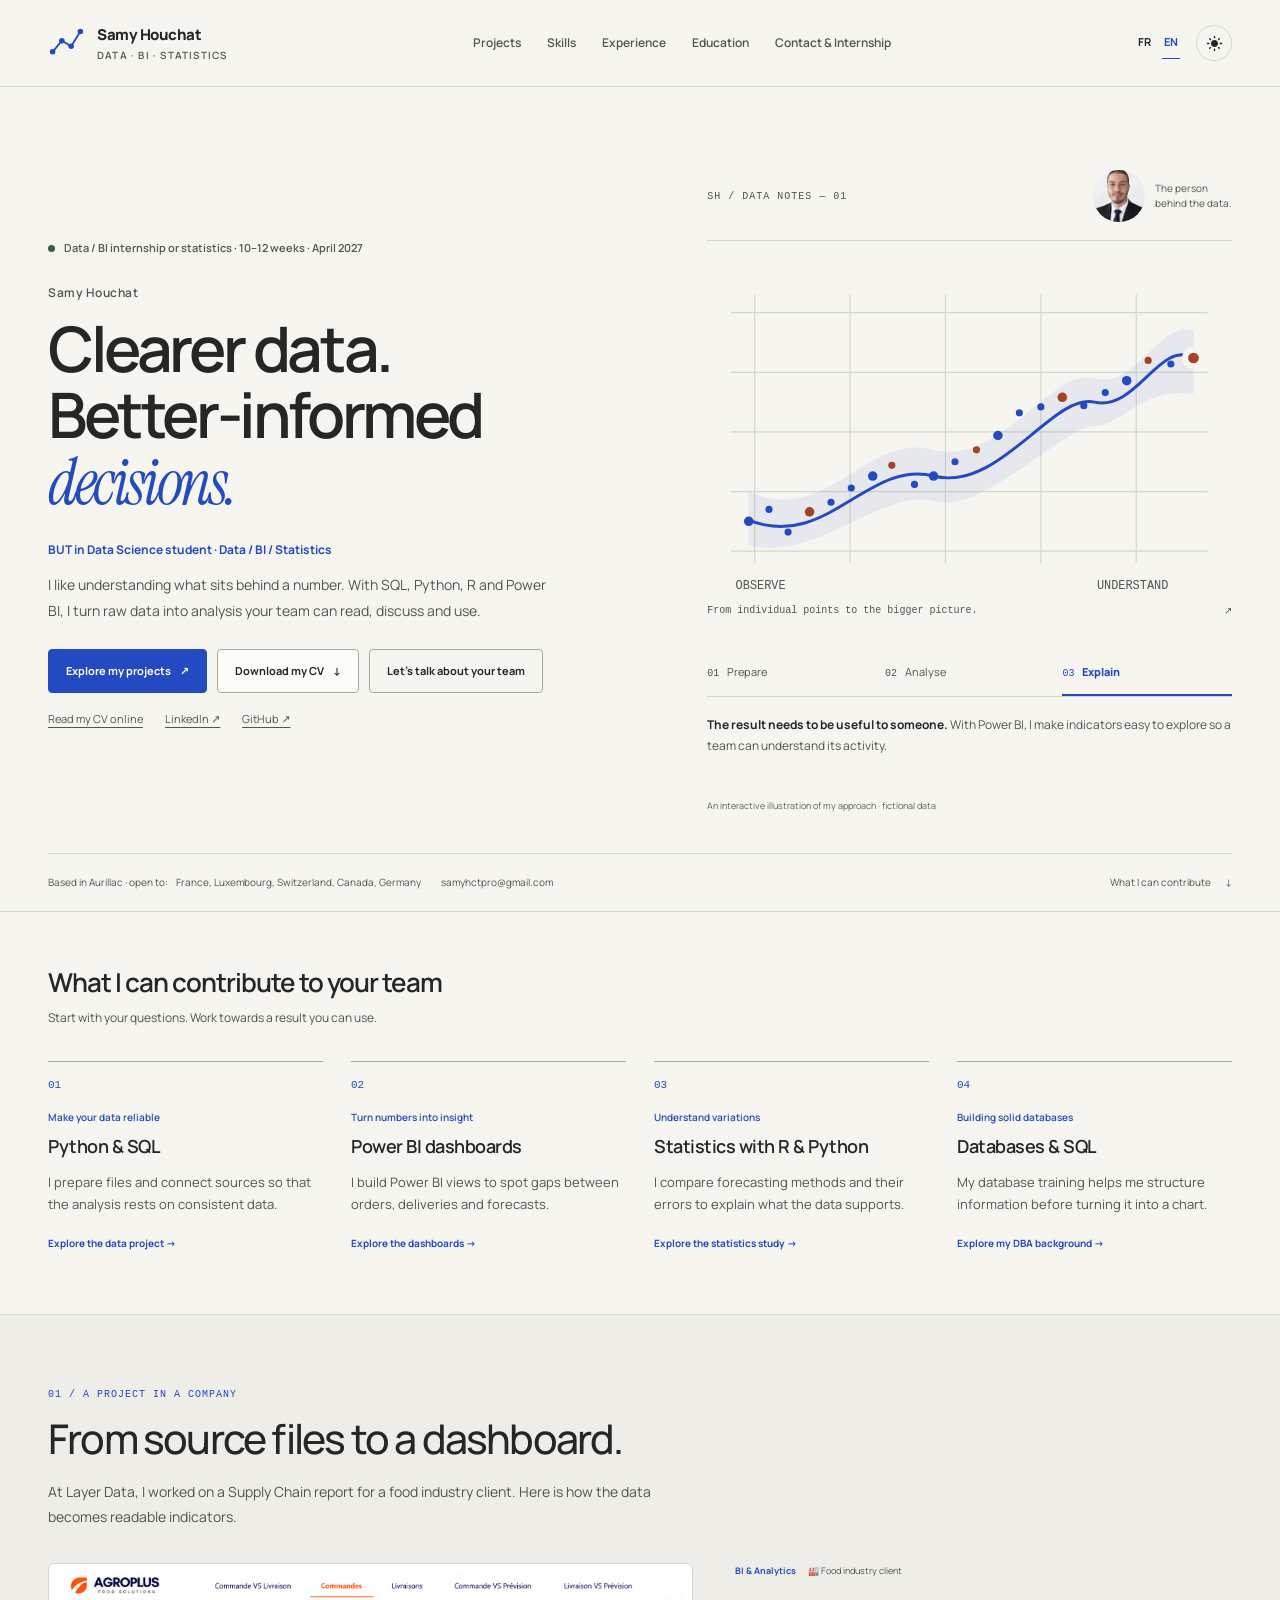
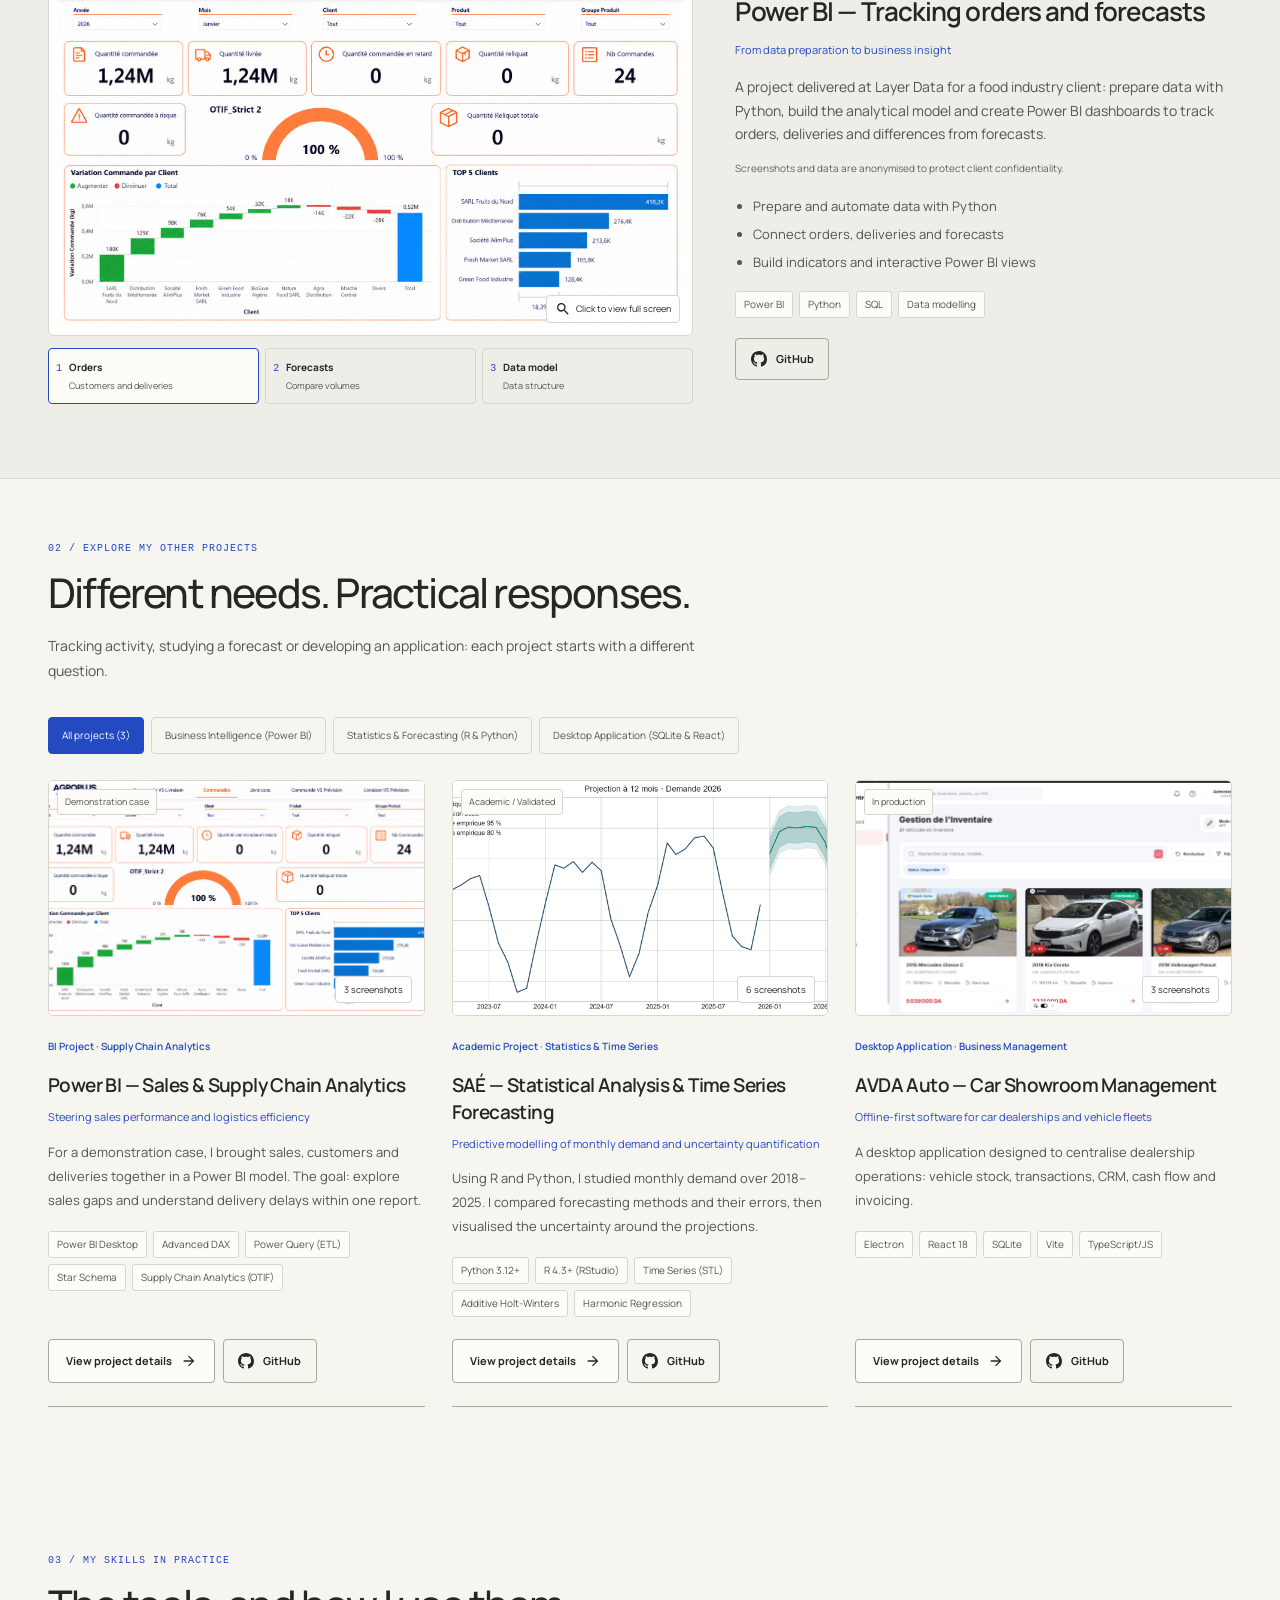
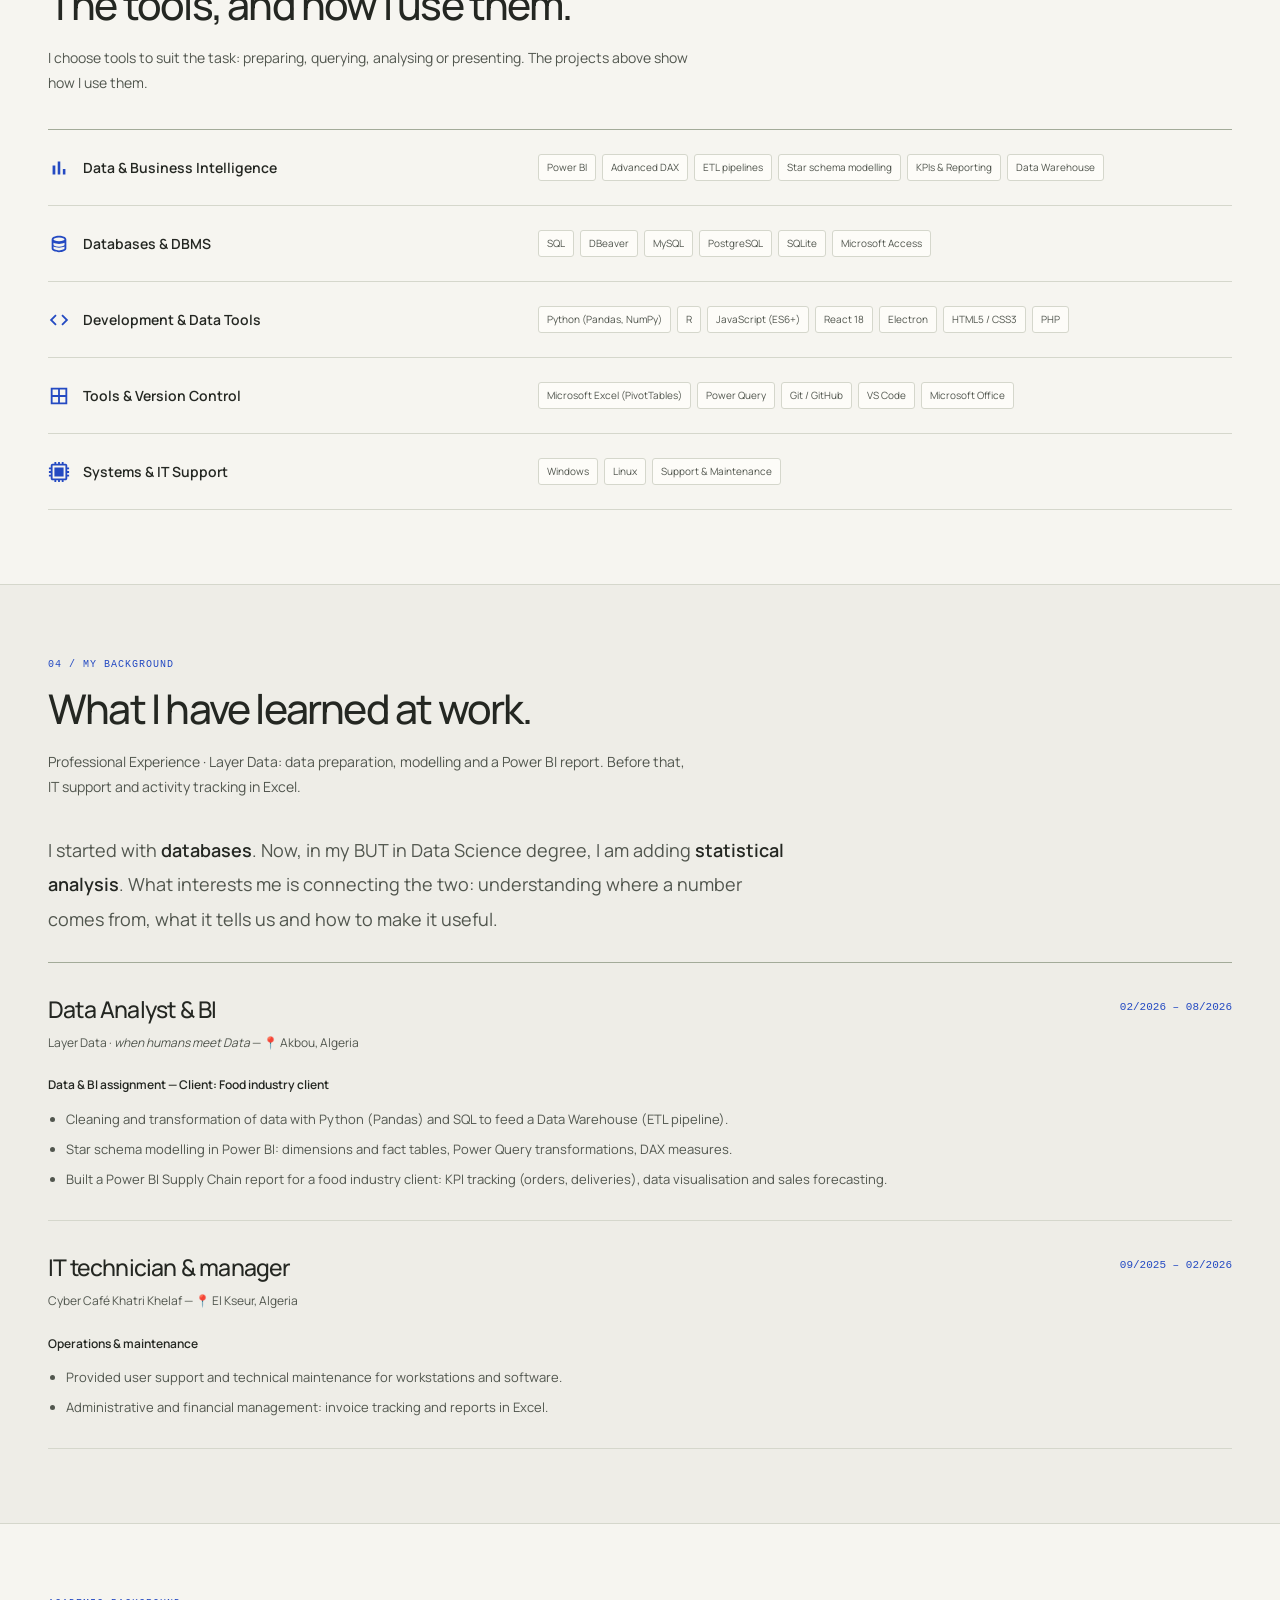
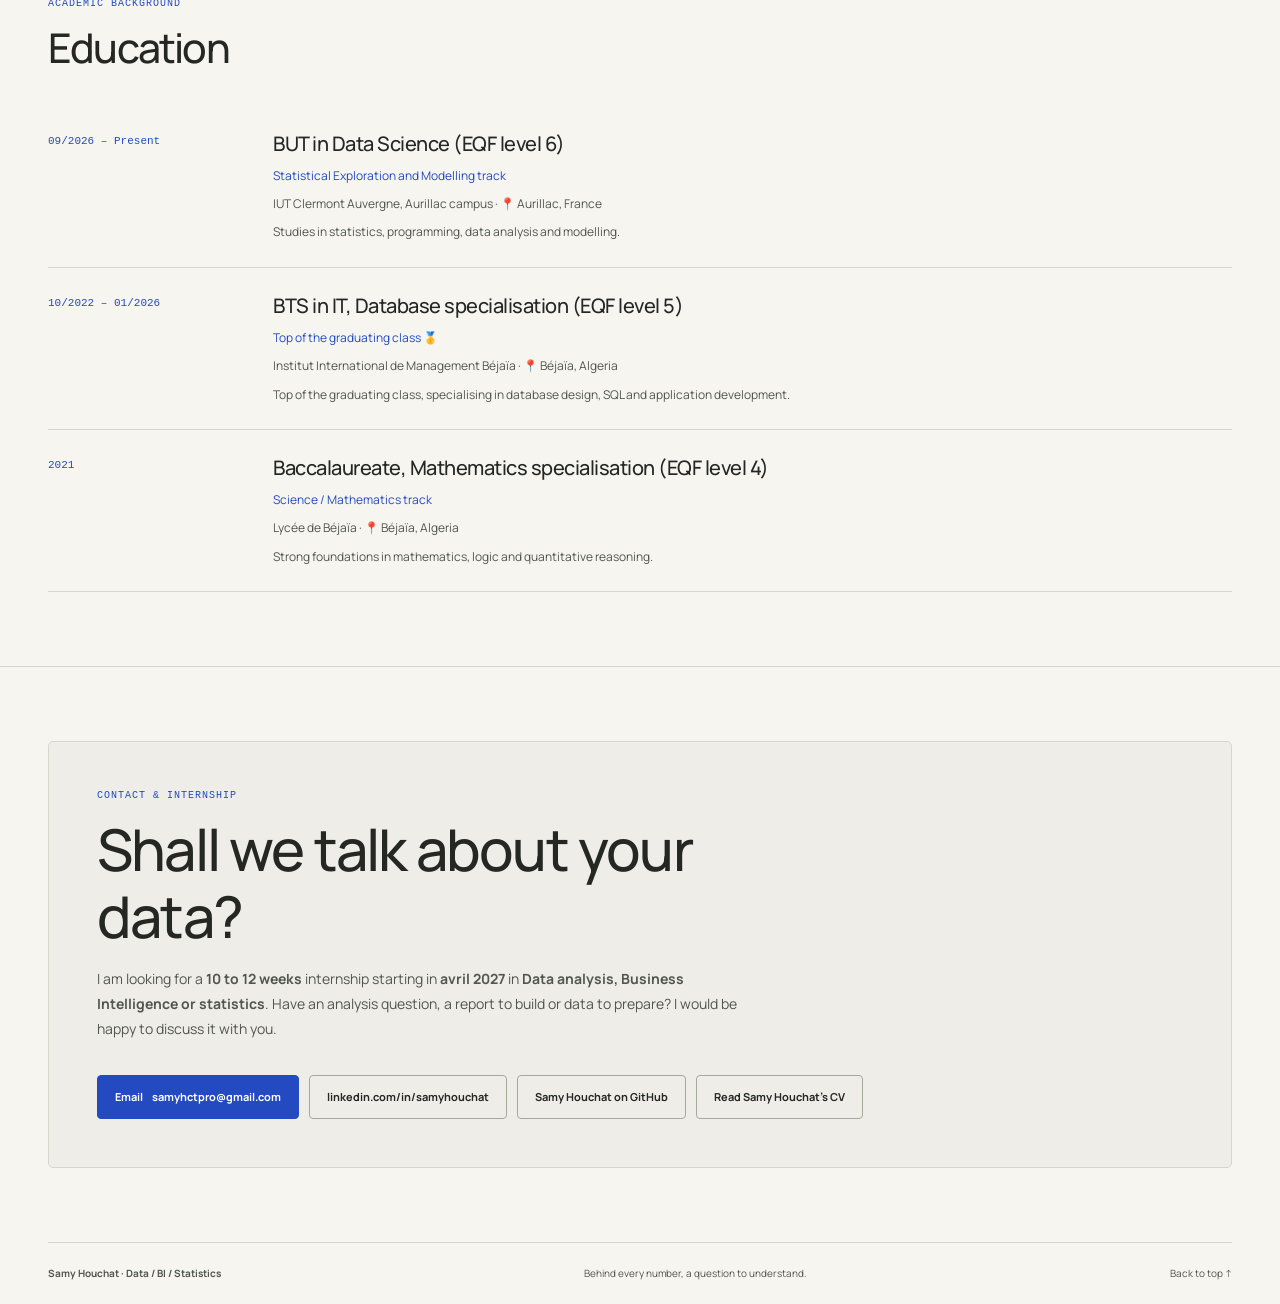
==== commit 8780c47f: "s" ====
--- a/en/index.html
+++ b/en/index.html
@@ -108,7 +108,7 @@
 
   <!-- Stylesheet -->
   <link rel="stylesheet" href="/css/portfolio.css?v=20261028">
-  <link rel="stylesheet" href="/css/cv.css?v=6194d7030709">
+  <link rel="stylesheet" href="/css/cv.css?v=12c44ef3bca5">
 </head>
 <body>
   <a class="skip-link" href="#main-content">Skip to content</a>
@@ -174,7 +174,7 @@
           <p class="hero-headline" id="hero-headline">I like understanding what sits behind a number. With SQL, Python, R and Power BI, I turn raw data into analysis your team can read, discuss and use.</p>
           <div class="hero-cta-group">
             <a href="#projets" class="btn btn-primary">Explore my projects <span aria-hidden="true">↗</span></a>
-            <a href="/assets/cv/CV_Samy_Houchat_EN.pdf?v=6194d7030709" class="btn btn-secondary" id="hero-cv-btn" download="CV_Samy_Houchat_Internship_Data_Analyst_BI.pdf">Download my CV <span aria-hidden="true">↓</span></a>
+            <a href="/assets/cv/CV_Samy_Houchat_EN.pdf?v=bdf4e871ecc7" class="btn btn-secondary" id="hero-cv-btn" download="CV_Samy_Houchat_Internship_Data_Analyst_BI.pdf">Download my CV <span aria-hidden="true">↓</span></a>
             <a href="mailto:samyhctpro@gmail.com" class="btn btn-outline" id="hero-contact-btn">Let's talk about your team</a>
           </div>
           <div class="hero-secondary-links">
@@ -608,7 +608,7 @@
             <div class="timeline-mission-block">
               <h4 class="timeline-mission-title">Data & BI assignment — Client: Food industry client</h4>
               <ul class="timeline-bullets">
-                <li class="timeline-bullet">Preparation, cleaning and transformation of data with Python (Pandas) and SQL feeding a Data Warehouse (ETL).</li><li class="timeline-bullet">Data modelling in Power BI (Power Query, DAX, star schema modelling connecting dimensions and fact tables).</li><li class="timeline-bullet">Design of a reporting and data visualisation dashboard (Power BI Supply Chain report) for tracking KPIs (orders, deliveries) and sales forecasting models for a food industry client.</li>
+                <li class="timeline-bullet">Cleaning and transformation of data with Python (Pandas) and SQL to feed a Data Warehouse (ETL pipeline).</li><li class="timeline-bullet">Star schema modelling in Power BI: dimensions and fact tables, Power Query transformations, DAX measures.</li><li class="timeline-bullet">Built a Power BI Supply Chain report for a food industry client: KPI tracking (orders, deliveries), data visualisation and sales forecasting.</li>
               </ul>
             </div>
 
@@ -772,7 +772,7 @@
     linkedin: "https://www.linkedin.com/in/samyhouchat",
     githubUser: "https://github.com/HouchatSamy?tab=repositories",
     githubOrg: "https://github.com/AVDAdz/avdaAuto",
-    cvPdfPath: "/assets/cv/CV_Samy_Houchat_EN.pdf?v=6194d7030709",
+    cvPdfPath: "/assets/cv/CV_Samy_Houchat_EN.pdf?v=bdf4e871ecc7",
     photoPath: "/assets/img/photo_opt.jpg"
   },
 
@@ -1051,9 +1051,9 @@
         {
           title: "Data & BI assignment — Client: {agrana}",
           bullets: [
-            "Preparation, cleaning and transformation of data with Python (Pandas) and SQL feeding a Data Warehouse (ETL).",
-            "Data modelling in Power BI (Power Query, DAX, star schema modelling connecting dimensions and fact tables).",
-            "Design of a reporting and data visualisation dashboard (Power BI Supply Chain report) for tracking KPIs (orders, deliveries) and sales forecasting models for a food industry client."
+            "Cleaning and transformation of data with Python (Pandas) and SQL to feed a Data Warehouse (ETL pipeline).",
+            "Star schema modelling in Power BI: dimensions and fact tables, Power Query transformations, DAX measures.",
+            "Built a Power BI Supply Chain report for a food industry client: KPI tracking (orders, deliveries), data visualisation and sales forecasting."
           ]
         }
       ]
@@ -2064,7 +2064,7 @@
       <span id="cv-dialog-title">CV — Samy Houchat</span>
       <div class="cv-toolbar-actions">
         <button type="button" id="btn-close-cv">Back to portfolio</button>
-        <a href="/assets/cv/CV_Samy_Houchat_EN.pdf?v=6194d7030709" download="CV_Samy_Houchat_Internship_Data_Analyst_BI.pdf" class="cv-download" id="cv-download-pdf">Download PDF — 1 A4 page</a>
+        <a href="/assets/cv/CV_Samy_Houchat_EN.pdf?v=bdf4e871ecc7" download="CV_Samy_Houchat_Internship_Data_Analyst_BI.pdf" class="cv-download" id="cv-download-pdf">Download PDF — 1 A4 page</a>
         <button type="button" onclick="window.print()" id="btn-print-cv">Print</button>
       </div>
     </aside>
@@ -2120,13 +2120,13 @@
   <article class="cv-entry">
     <h3><span class="cv-date">02/2026 – 08/2026</span> Data Analyst &amp; BI</h3>
     <div class="cv-entry-context cv-employer-line">
-      <p class="cv-employer-name"><img class="cv-employer-logo" src="/assets/img/layer_data_logo_opt.png" alt="Layer Data logo" width="120" height="74"> <span>Layer Data · <em>when humans meet Data</em></span></p>
+      <p class="cv-employer-name"><span>Layer Data · <em>when humans meet Data</em></span></p>
       <p class="cv-employer-place">— Akbou, Algeria</p>
     </div>
     <ul class="cv-bullet-list">
-      <li>• Preparation, <strong>cleaning and transformation of data</strong> with <strong>Python</strong> (Pandas) and <strong>SQL</strong> feeding a <strong>Data Warehouse (ETL)</strong>.</li>
-      <li>• Data modelling in <strong>Power BI</strong> (<strong>Power Query</strong>, <strong>DAX</strong>, <strong>star schema modelling</strong> connecting dimensions and fact tables).</li>
-      <li>• Design of a <strong>reporting</strong> and <strong>data visualisation</strong> dashboard (<span class="cv-nowrap"><strong>Power BI Supply Chain report</strong></span>) for <strong>tracking KPIs</strong> (orders, deliveries) and sales <strong>forecasting models</strong> for a <strong>food industry client</strong>.</li>
+      <li>• <strong>Cleaning and transformation of data</strong> with <strong>Python</strong> (Pandas) and <strong>SQL</strong> to feed a <strong>Data Warehouse</strong> (<strong>ETL</strong> pipeline).</li>
+      <li>• <strong>Star schema modelling</strong> in <strong>Power BI</strong>: dimensions and fact tables, <strong>Power Query</strong> transformations, <strong>DAX</strong> measures.</li>
+      <li>• Built a <span class="cv-nowrap"><strong>Power BI Supply Chain report</strong></span> for a <strong>food industry client</strong>: <strong>KPI tracking</strong> (orders, deliveries), <strong>data visualisation</strong> and sales <strong>forecasting</strong>.</li>
     </ul>
   </article>
   <article class="cv-entry">
@@ -2146,8 +2146,9 @@
   <article class="cv-entry">
     <h3><span class="cv-date">2026 – 2027</span> Power BI Sales &amp; Supply Chain Analytics</h3>
     <ul class="cv-bullet-list">
-      <li>• <strong>Architecture &amp; DAX:</strong> <strong>Multi-fact Star Schema</strong> (3 facts, 5 dimensions), <strong>Power Query ETL</strong> pipeline, and <strong>advanced DAX</strong> organized into 7 display folders (CALCULATE, USERELATIONSHIP, Time Intelligence, What-If simulation).</li>
-      <li>• <strong>Dashboards &amp; Business KPIs:</strong> Monitoring <strong>net sales (€13M)</strong>, margin (30.3%), customer portfolio (180 clients, 1,448 orders), and <strong>Supply Chain OTIF service rate</strong> (64.8%, On-Time 70%, In-Full 89.3%, delay root cause diagnostics).</li>
+      <li>• <strong>Architecture:</strong> <strong>multi-fact star schema</strong> (3 facts, 5 dimensions), <strong>Power Query ETL</strong> pipeline.</li>
+      <li>• <strong>Advanced DAX:</strong> measures organized into 7 display folders (CALCULATE, USERELATIONSHIP, Time Intelligence, What-If simulation).</li>
+      <li>• <strong>KPIs:</strong> monitoring <strong>net sales</strong>, margin, customer portfolio, and <strong>OTIF service rate</strong>.</li>
     </ul>
   </article>
   <article class="cv-entry">
--- a/css/cv.css
+++ b/css/cv.css
@@ -11,7 +11,7 @@
   color: var(--cv-ink);
   font-family: Arial, Helvetica, sans-serif;
   font-size: 9.15pt;
-  line-height: 1.2;
+  line-height: 1.32;
   text-align: left;
 }
 .cv-page *, .cv-page *::before, .cv-page *::after { box-sizing: border-box; }
@@ -32,7 +32,7 @@
 .cv-page .cv-contact-item { display: flex; align-items: center; gap: 1.2mm; min-width: 0; }
 .cv-page .cv-contact-item svg { display: block; flex: 0 0 3mm; width: 3mm; height: 3mm; fill: var(--cv-accent); color: var(--cv-accent); }
 .cv-page .cv-contact-item a, .cv-page .cv-contact-item span { min-width: 0; }
-.cv-page .cv-section { margin-top: 1.8mm; }
+.cv-page .cv-section { margin-top: 2.8mm; }
 .cv-page .cv-section h2 {
   font-size: 10.2pt;
   line-height: 1.15;
@@ -41,25 +41,25 @@
   border-bottom: 1px solid var(--cv-accent);
   padding-left: 2mm;
   padding-bottom: 0.3mm;
-  margin-bottom: 0.8mm;
+  margin-bottom: 1.2mm;
   letter-spacing: .02em;
   font-weight: 700;
   break-after: avoid;
 }
 .cv-page h3 { font-size: 9.3pt; font-weight: 700; color: var(--cv-ink); break-after: avoid; }
 .cv-page .cv-date { display: inline-block; margin-right: 2mm; color: var(--cv-accent); font-size: 9pt; font-weight: 700; white-space: nowrap; }
-.cv-page .cv-entry + .cv-entry { margin-top: 1.1mm; }
+.cv-page .cv-entry + .cv-entry { margin-top: 1.8mm; }
 .cv-page .cv-entry-context { margin-top: .2mm; margin-bottom: .4mm; }
 .cv-page .cv-employer-line { display: flex; align-items: center; justify-content: space-between; gap: 3mm; break-inside: avoid; }
 .cv-page .cv-employer-name { display: flex; align-items: center; gap: 2mm; }
 .cv-page .cv-employer-logo { display: block; width: 14mm; height: auto; flex-shrink: 0; filter: grayscale(1) contrast(4); }
 .cv-page .cv-employer-place { color: var(--cv-ink); white-space: nowrap; flex-shrink: 0; }
 .cv-page ul { list-style: disc outside; padding-left: 4.5mm; margin-top: .4mm; }
-.cv-page li { padding-left: .3mm; margin-bottom: .2mm; }
+.cv-page li { padding-left: .3mm; margin-bottom: .5mm; }
 .cv-page .cv-bullet-list { list-style: none; padding-left: 0; margin-top: .4mm; }
-.cv-page .cv-bullet-list li { padding-left: 3.5mm; text-indent: -3.5mm; margin-bottom: .2mm; }
+.cv-page .cv-bullet-list li { padding-left: 3.5mm; text-indent: -3.5mm; margin-bottom: .6mm; }
 .cv-page .cv-skill-list { list-style: none; padding-left: 0; }
-.cv-page .cv-skill-list li { padding-left: 0; margin-bottom: .2mm; }
+.cv-page .cv-skill-list li { padding-left: 0; margin-bottom: .5mm; }
 
 .cv-document { margin: 0; background: #ffffff; color: #000000; }
 .cv-document .cv-page-wrapper { padding: 65px 12px 20px; }
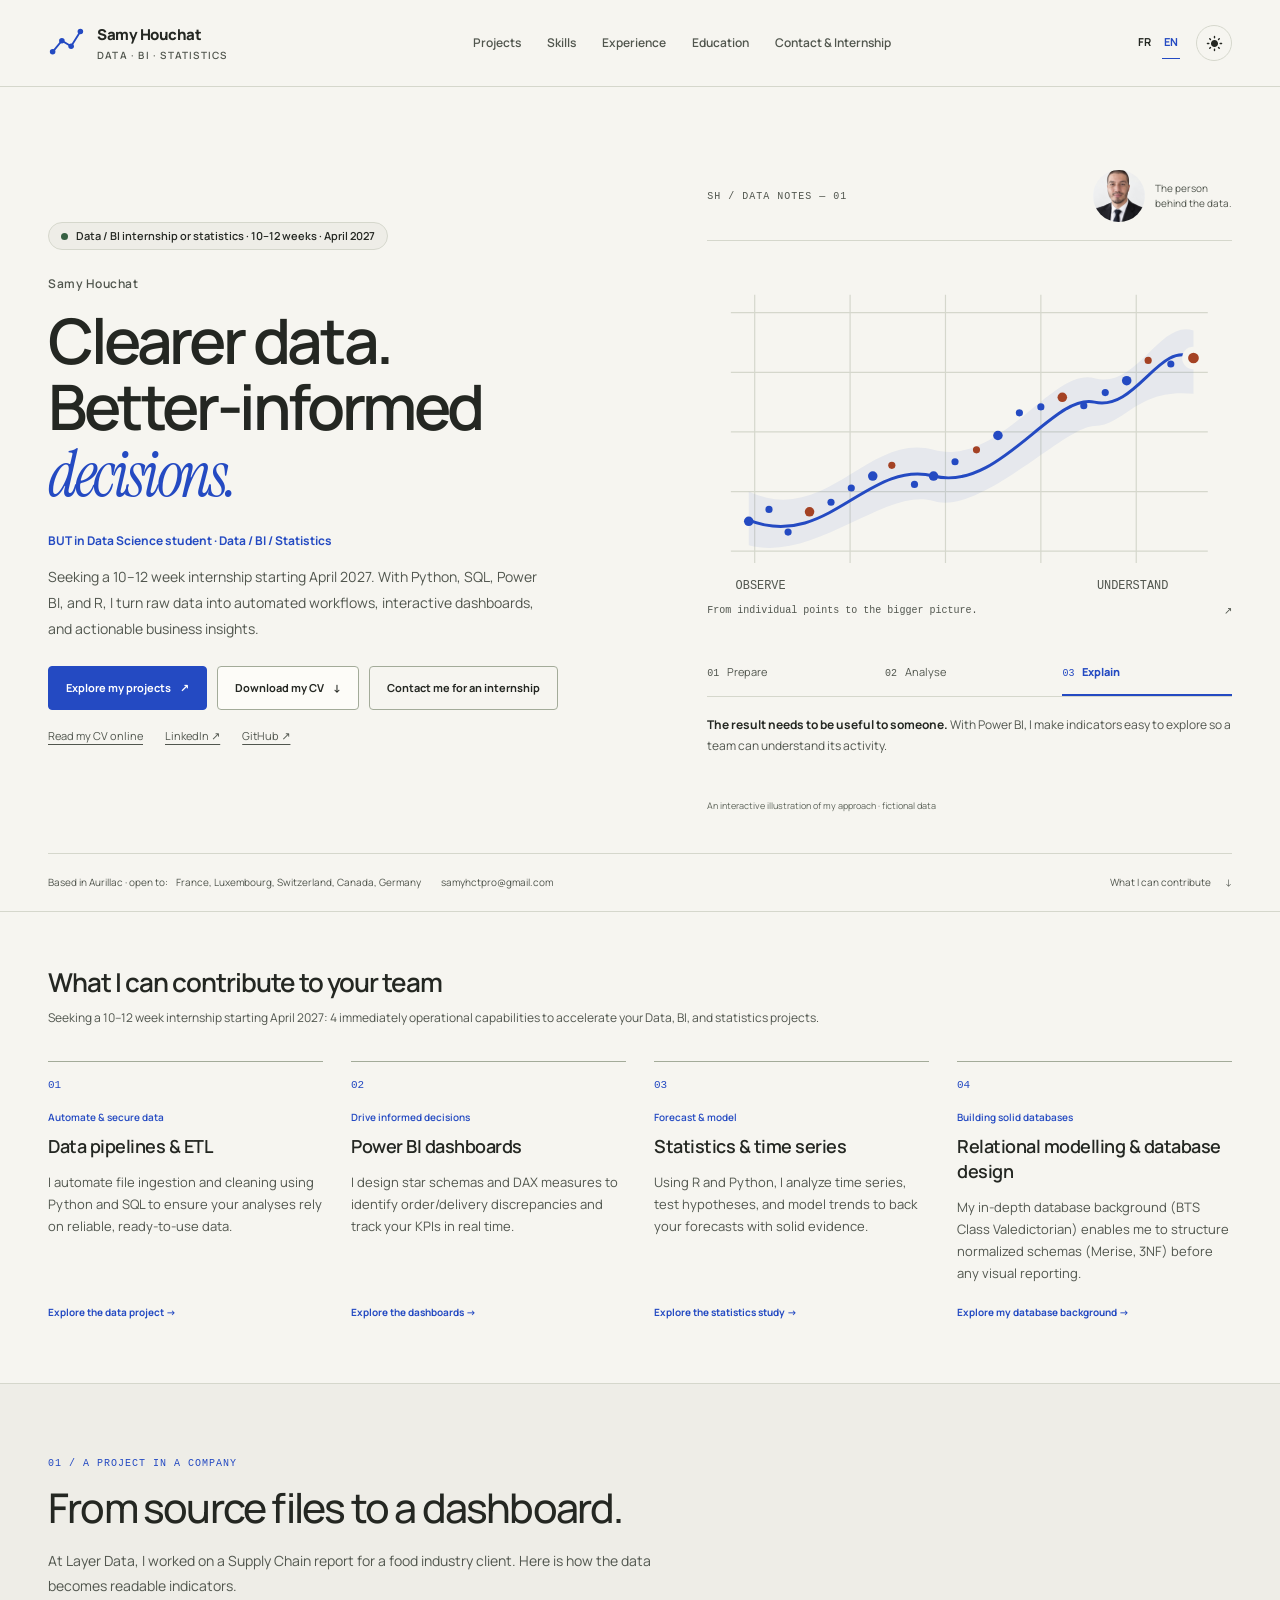
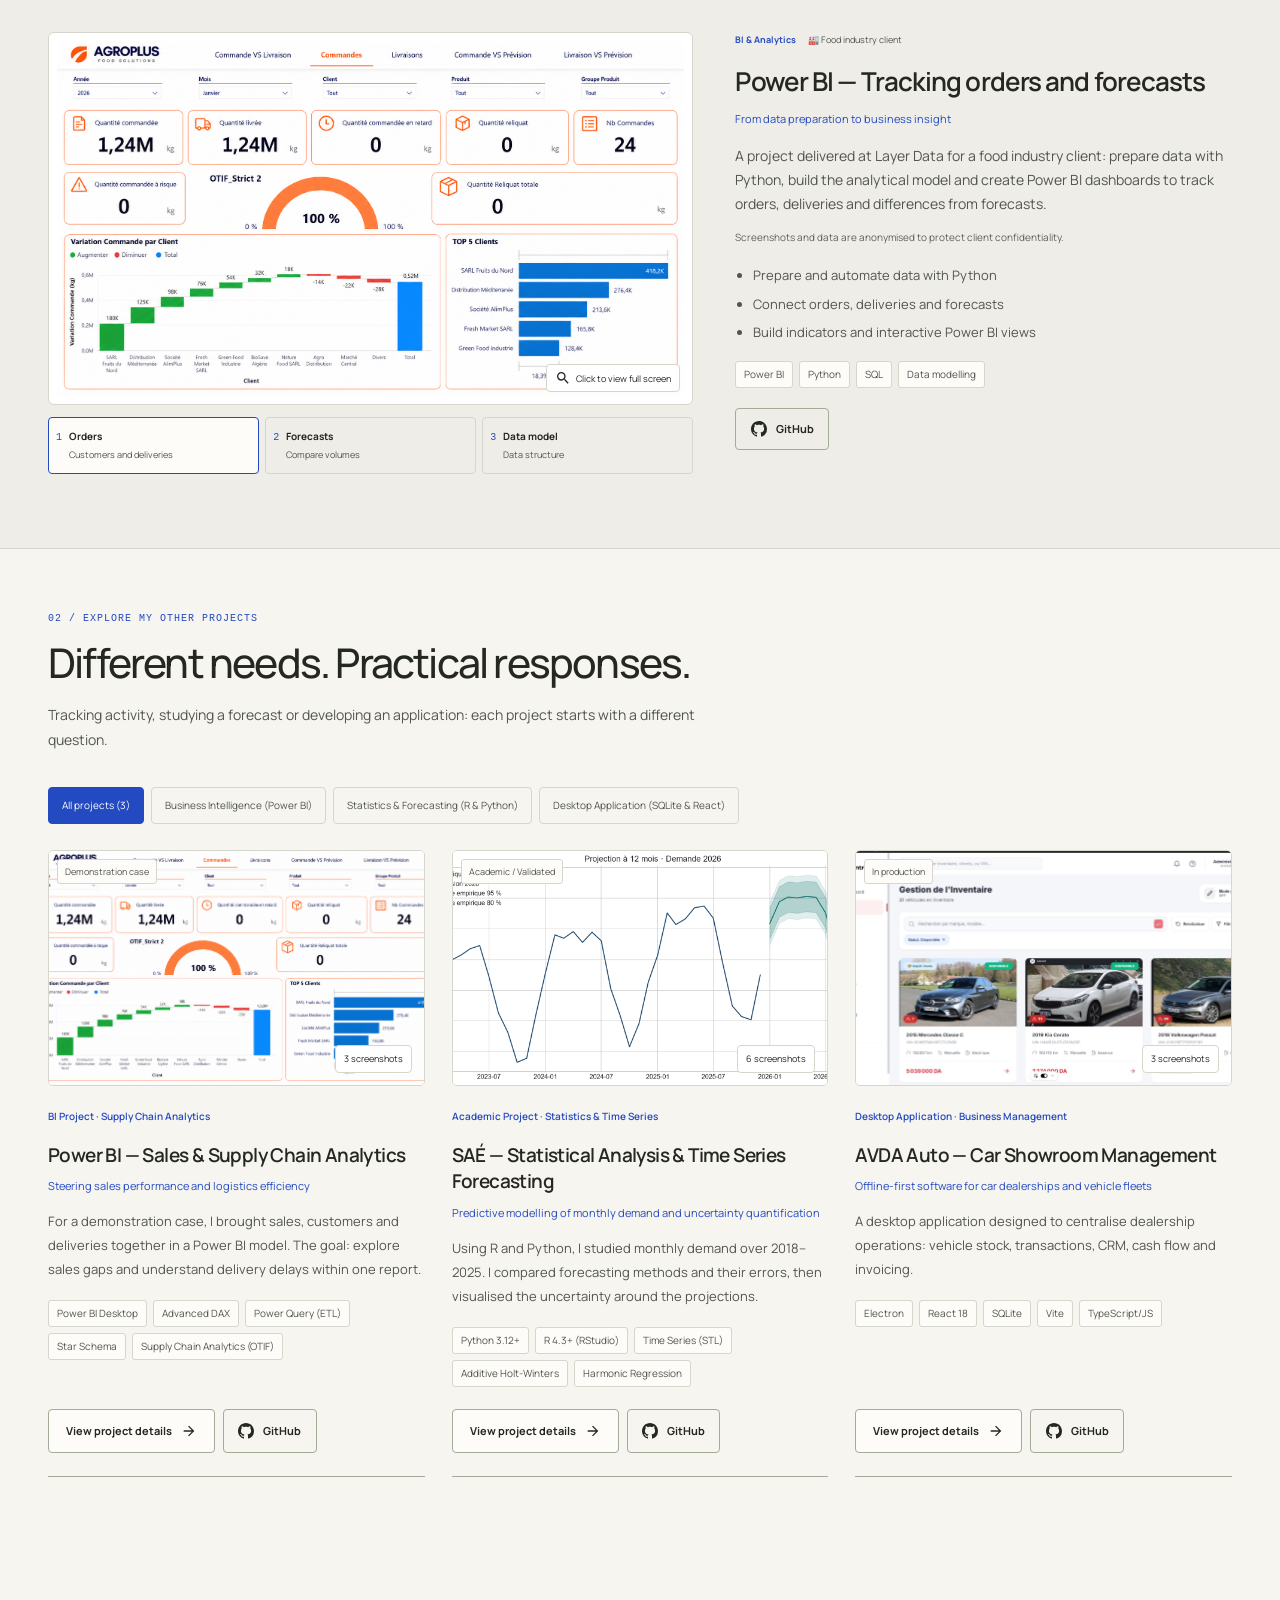
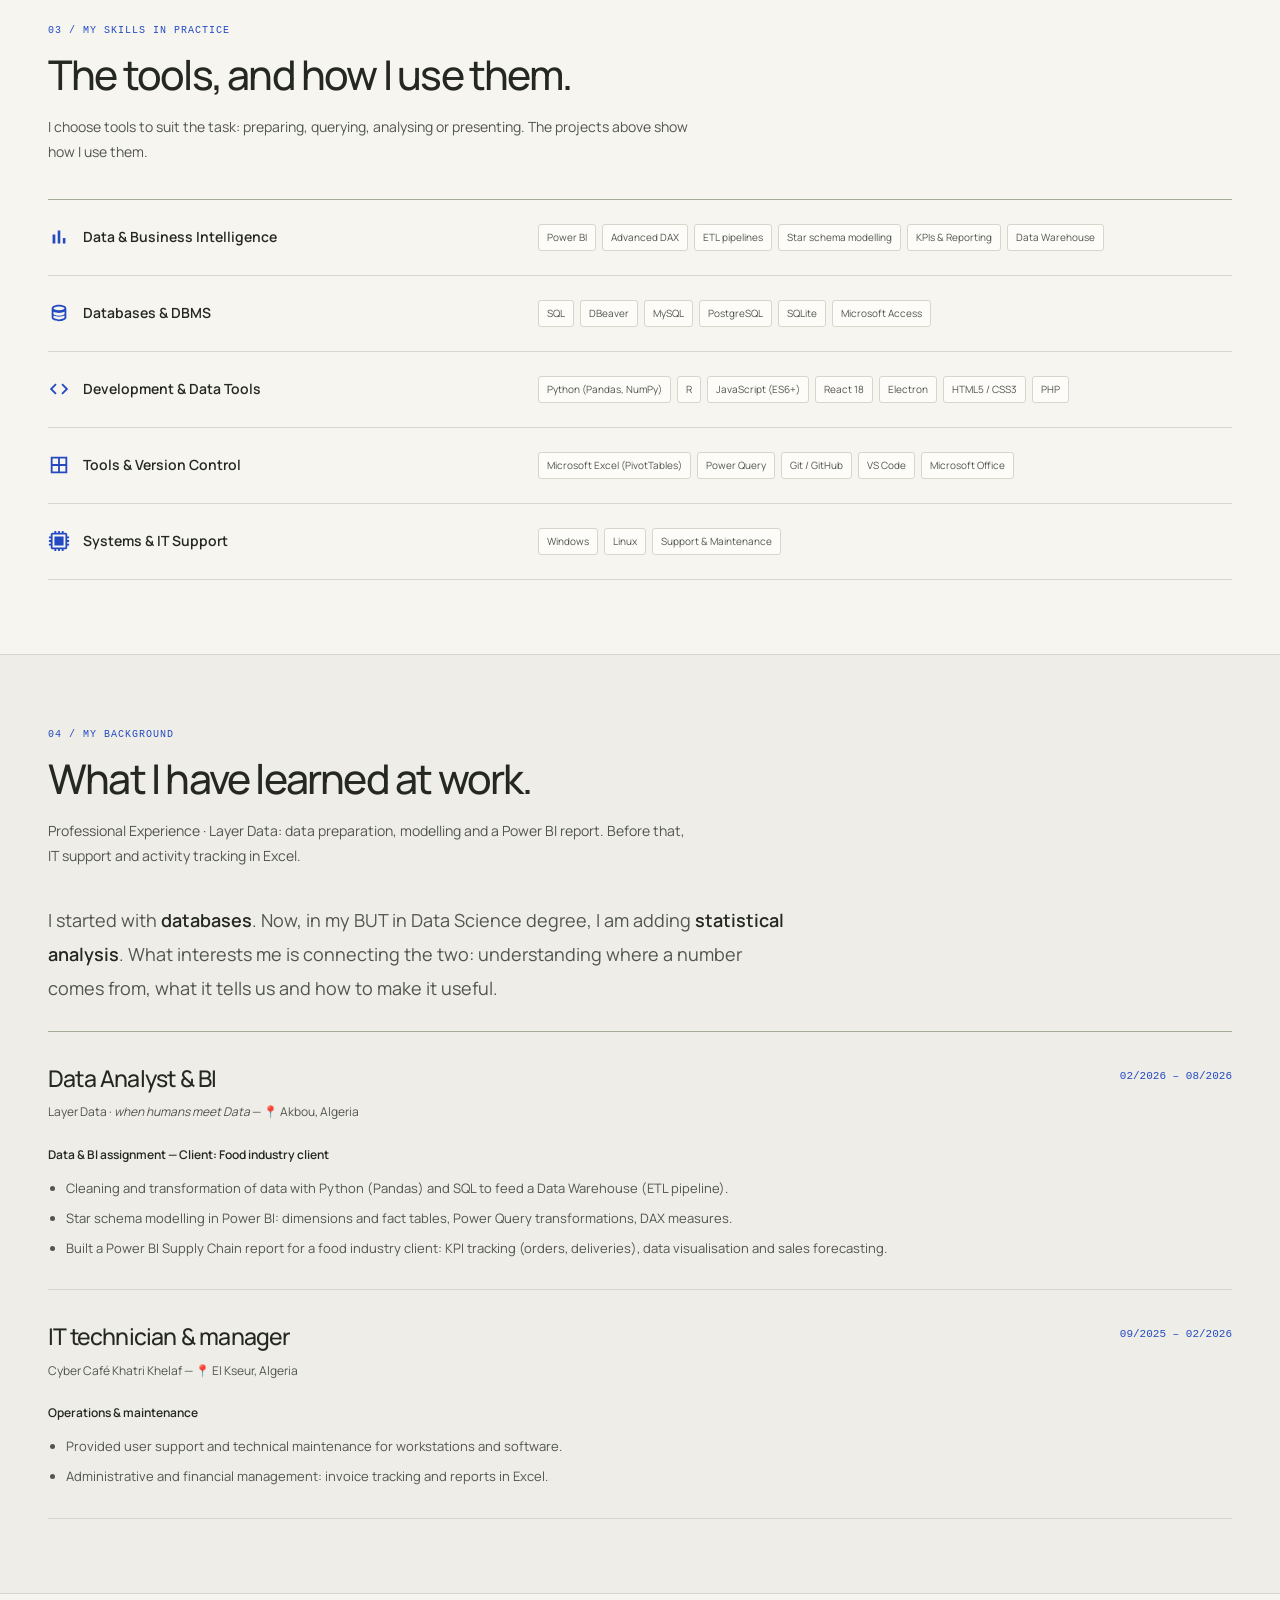
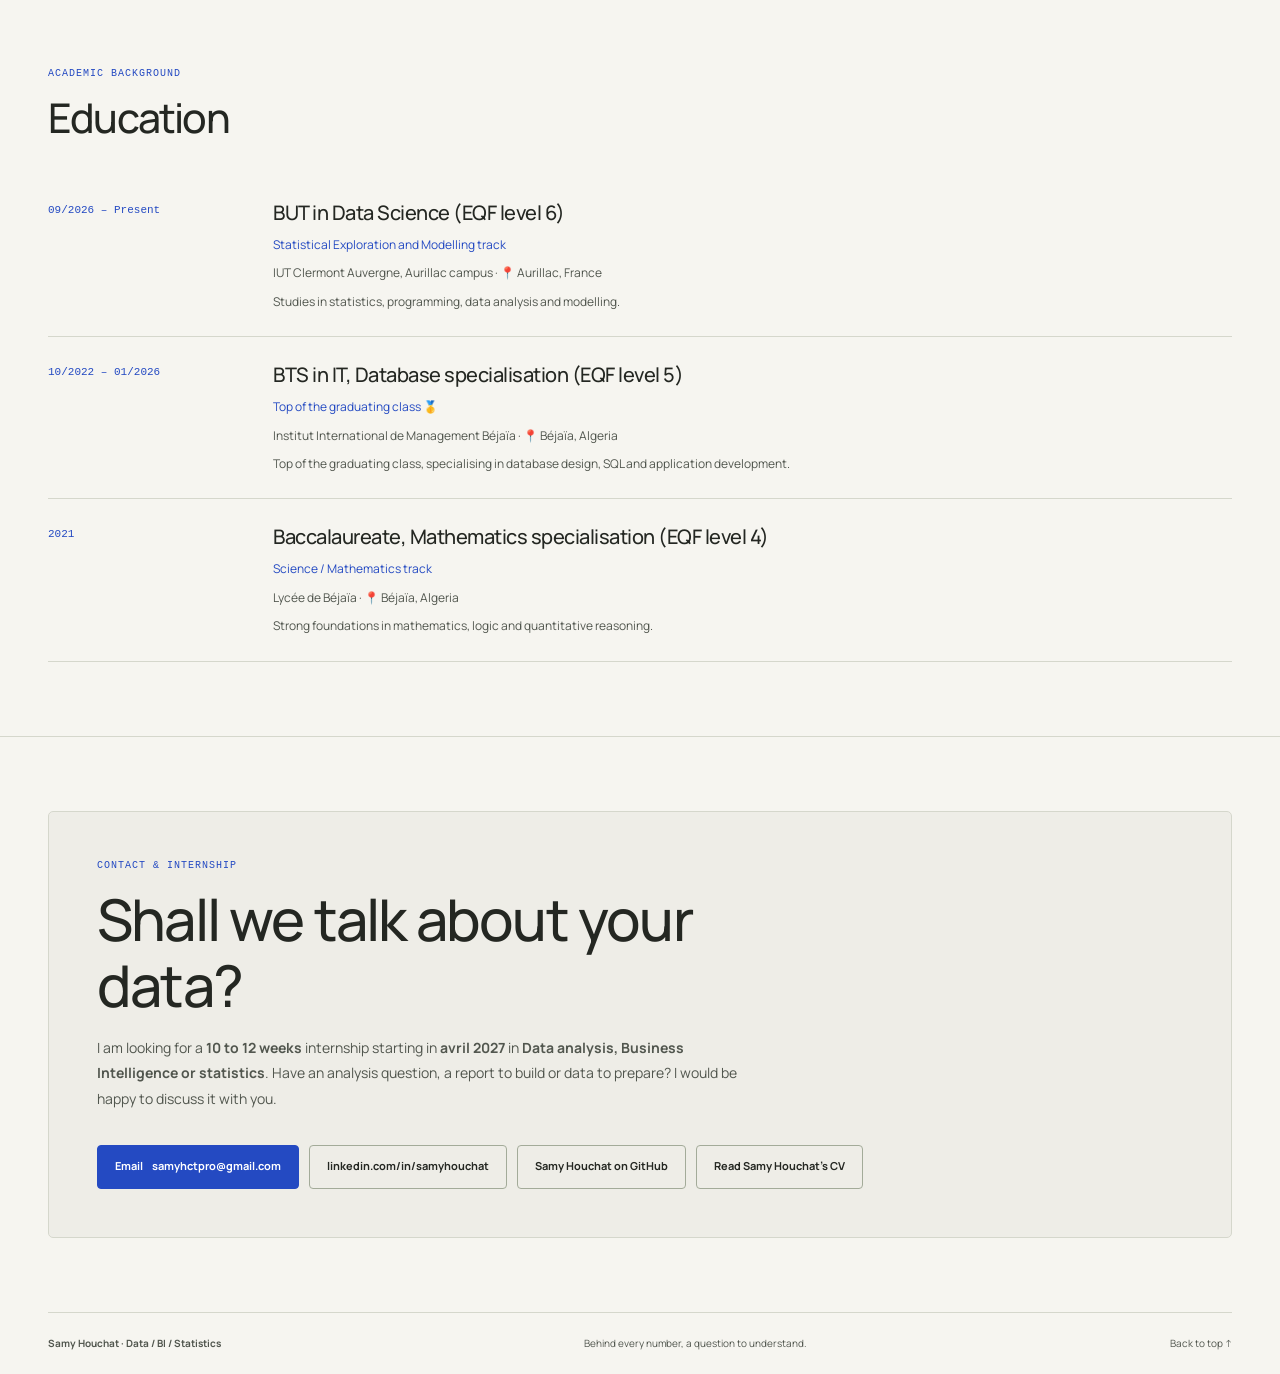
==== commit fc8a2536: "feat(portfolio): valoriser la recherche de stage et clarifier les compétences de valeur sans répétit" ====
--- a/en/index.html
+++ b/en/index.html
@@ -108,7 +108,7 @@
 
   <!-- Stylesheet -->
   <link rel="stylesheet" href="/css/portfolio.css?v=20261028">
-  <link rel="stylesheet" href="/css/cv.css?v=12c44ef3bca5">
+  <link rel="stylesheet" href="/css/cv.css?v=3e0deef64e1a">
 </head>
 <body>
   <a class="skip-link" href="#main-content">Skip to content</a>
@@ -171,11 +171,11 @@
           <h1 class="hero-name" id="hero-name">Samy Houchat</h1>
           <p class="hero-statement"><span>Clearer data.</span><span>Better-informed</span><span><em>decisions.</em></span></p>
           <p class="hero-title" id="hero-title">BUT in Data Science student · Data / BI / Statistics</p>
-          <p class="hero-headline" id="hero-headline">I like understanding what sits behind a number. With SQL, Python, R and Power BI, I turn raw data into analysis your team can read, discuss and use.</p>
+          <p class="hero-headline" id="hero-headline">Seeking a 10–12 week internship starting April 2027. With Python, SQL, Power BI, and R, I turn raw data into automated workflows, interactive dashboards, and actionable business insights.</p>
           <div class="hero-cta-group">
             <a href="#projets" class="btn btn-primary">Explore my projects <span aria-hidden="true">↗</span></a>
-            <a href="/assets/cv/CV_Samy_Houchat_EN.pdf?v=bdf4e871ecc7" class="btn btn-secondary" id="hero-cv-btn" download="CV_Samy_Houchat_Internship_Data_Analyst_BI.pdf">Download my CV <span aria-hidden="true">↓</span></a>
-            <a href="mailto:samyhctpro@gmail.com" class="btn btn-outline" id="hero-contact-btn">Let's talk about your team</a>
+            <a href="/assets/cv/CV_Samy_Houchat_EN.pdf?v=5e67ef21941c" class="btn btn-secondary" id="hero-cv-btn" download="CV_Samy_Houchat_Internship_Data_Analyst_BI.pdf">Download my CV <span aria-hidden="true">↓</span></a>
+            <a href="mailto:samyhctpro@gmail.com" class="btn btn-outline" id="hero-contact-btn">Contact me for an internship</a>
           </div>
           <div class="hero-secondary-links">
             <a href="/cv_samy_houchat_en.html" id="hero-cv-view-btn">Read my CV online</a>
@@ -226,35 +226,35 @@
     <section class="section-stats" aria-labelledby="value-title">
       <div class="container">
         <h2 class="value-title" id="value-title">What I can contribute to your team</h2>
-        <p class="value-intro">Start with your questions. Work towards a result you can use.</p>
+        <p class="value-intro">Seeking a 10–12 week internship starting April 2027: 4 immediately operational capabilities to accelerate your Data, BI, and statistics projects.</p>
         <div class="stats-grid" id="stats-grid">
 <!-- seo:stats-grid:start -->
     <div class="stat-card" data-stat-id="reliable-data">
-      <span class="stat-badge">Make your data reliable</span>
-      <h3 class="stat-title">Python & SQL</h3>
-      <p class="stat-subtitle">I prepare files and connect sources so that the analysis rests on consistent data.</p>
+      <span class="stat-badge">Automate & secure data</span>
+      <h3 class="stat-title">Data pipelines & ETL</h3>
+      <p class="stat-subtitle">I automate file ingestion and cleaning using Python and SQL to ensure your analyses rely on reliable, ready-to-use data.</p>
       <a class="stat-proof-link" href="#projets">Explore the data project <span aria-hidden="true">→</span></a>
     </div>
 
     <div class="stat-card" data-stat-id="clear-decisions">
-      <span class="stat-badge">Turn numbers into insight</span>
+      <span class="stat-badge">Drive informed decisions</span>
       <h3 class="stat-title">Power BI dashboards</h3>
-      <p class="stat-subtitle">I build Power BI views to spot gaps between orders, deliveries and forecasts.</p>
+      <p class="stat-subtitle">I design star schemas and DAX measures to identify order/delivery discrepancies and track your KPIs in real time.</p>
       <a class="stat-proof-link" href="#projets">Explore the dashboards <span aria-hidden="true">→</span></a>
     </div>
 
     <div class="stat-card" data-stat-id="real-experience">
-      <span class="stat-badge">Understand variations</span>
-      <h3 class="stat-title">Statistics with R & Python</h3>
-      <p class="stat-subtitle">I compare forecasting methods and their errors to explain what the data supports.</p>
+      <span class="stat-badge">Forecast & model</span>
+      <h3 class="stat-title">Statistics & time series</h3>
+      <p class="stat-subtitle">Using R and Python, I analyze time series, test hypotheses, and model trends to back your forecasts with solid evidence.</p>
       <a class="stat-proof-link" href="#autres-projets">Explore the statistics study <span aria-hidden="true">→</span></a>
     </div>
 
     <div class="stat-card" data-stat-id="dba-foundation">
       <span class="stat-badge">Building solid databases</span>
-      <h3 class="stat-title">Databases & SQL</h3>
-      <p class="stat-subtitle">My database training helps me structure information before turning it into a chart.</p>
-      <a class="stat-proof-link" href="#formation">Explore my DBA background <span aria-hidden="true">→</span></a>
+      <h3 class="stat-title">Relational modelling & database design</h3>
+      <p class="stat-subtitle">My in-depth database background (BTS Class Valedictorian) enables me to structure normalized schemas (Merise, 3NF) before any visual reporting.</p>
+      <a class="stat-proof-link" href="#formation">Explore my database background <span aria-hidden="true">→</span></a>
     </div>
 <!-- seo:stats-grid:end -->
         </div>
@@ -765,45 +765,45 @@
   profile: {
     name: "Samy Houchat",
     title: "BUT in Data Science student · Data / BI / Statistics",
-    headline: "I like understanding what sits behind a number. With SQL, Python, R and Power BI, I turn raw data into analysis your team can read, discuss and use.",
+    headline: "Seeking a 10–12 week internship starting April 2027. With Python, SQL, Power BI, and R, I turn raw data into automated workflows, interactive dashboards, and actionable business insights.",
     availabilityBadge: "Data / BI internship or statistics · 10–12 weeks · April 2027",
     location: "France, Luxembourg, Switzerland, Canada, Germany",
     email: "samyhctpro@gmail.com",
     linkedin: "https://www.linkedin.com/in/samyhouchat",
     githubUser: "https://github.com/HouchatSamy?tab=repositories",
     githubOrg: "https://github.com/AVDAdz/avdaAuto",
-    cvPdfPath: "/assets/cv/CV_Samy_Houchat_EN.pdf?v=bdf4e871ecc7",
+    cvPdfPath: "/assets/cv/CV_Samy_Houchat_EN.pdf?v=5e67ef21941c",
     photoPath: "/assets/img/photo_opt.jpg"
   },
 
   keyStats: [
     {
       id: "reliable-data",
-      badge: "Make your data reliable",
-      title: "Python & SQL",
-      subtitle: "I prepare files and connect sources so that the analysis rests on consistent data.",
+      badge: "Automate & secure data",
+      title: "Data pipelines & ETL",
+      subtitle: "I automate file ingestion and cleaning using Python and SQL to ensure your analyses rely on reliable, ready-to-use data.",
       href: "#projets", action: "Explore the data project"
     },
     {
       id: "clear-decisions",
-      badge: "Turn numbers into insight",
+      badge: "Drive informed decisions",
       title: "Power BI dashboards",
-      subtitle: "I build Power BI views to spot gaps between orders, deliveries and forecasts.",
+      subtitle: "I design star schemas and DAX measures to identify order/delivery discrepancies and track your KPIs in real time.",
       href: "#projets", action: "Explore the dashboards"
     },
     {
       id: "real-experience",
-      badge: "Understand variations",
-      title: "Statistics with R & Python",
-      subtitle: "I compare forecasting methods and their errors to explain what the data supports.",
+      badge: "Forecast & model",
+      title: "Statistics & time series",
+      subtitle: "Using R and Python, I analyze time series, test hypotheses, and model trends to back your forecasts with solid evidence.",
       href: "#autres-projets", action: "Explore the statistics study"
     },
     {
       id: "dba-foundation",
       badge: "Building solid databases",
-      title: "Databases & SQL",
-      subtitle: "My database training helps me structure information before turning it into a chart.",
-      href: "#formation", action: "Explore my DBA background"
+      title: "Relational modelling & database design",
+      subtitle: "My in-depth database background (BTS Class Valedictorian) enables me to structure normalized schemas (Merise, 3NF) before any visual reporting.",
+      href: "#formation", action: "Explore my database background"
     }
   ],
 
@@ -2064,7 +2064,7 @@
       <span id="cv-dialog-title">CV — Samy Houchat</span>
       <div class="cv-toolbar-actions">
         <button type="button" id="btn-close-cv">Back to portfolio</button>
-        <a href="/assets/cv/CV_Samy_Houchat_EN.pdf?v=bdf4e871ecc7" download="CV_Samy_Houchat_Internship_Data_Analyst_BI.pdf" class="cv-download" id="cv-download-pdf">Download PDF — 1 A4 page</a>
+        <a href="/assets/cv/CV_Samy_Houchat_EN.pdf?v=5e67ef21941c" download="CV_Samy_Houchat_Internship_Data_Analyst_BI.pdf" class="cv-download" id="cv-download-pdf">Download PDF — 1 A4 page</a>
         <button type="button" onclick="window.print()" id="btn-print-cv">Print</button>
       </div>
     </aside>
@@ -2099,80 +2099,143 @@
 
 <section class="cv-section" aria-labelledby="cv-education-title">
   <h2 id="cv-education-title">Education</h2>
-  <article class="cv-entry">
-    <h3><span class="cv-date">Since 09/2026</span> BUT in Data Science (SD) — 2nd year (BUT 2)</h3>
-    <p><strong>Statistical Exploration and Modelling track</strong> · Currently in progress · IUT Clermont Auvergne, Aurillac campus</p>
-    <p><strong>Studied topics:</strong> Linear &amp; multiple regression modelling, time series analysis (smoothing, forecasting), hypothesis testing, probabilities, statistical process control &amp; reliability · <strong>R language (RStudio)</strong> and <strong>Python</strong> (SciPy, Statsmodels).</p>
-  </article>
-  <article class="cv-entry">
-    <h3><span class="cv-date">10/2022 – 01/2026</span> BTS in IT — Database option</h3>
-    <p>Institut International de Management, Béjaïa — <strong>Top of the graduating class</strong></p>
-    <p><strong>Studied topics:</strong> Relational data modelling (Merise, MCD/MLD, 3FN), advanced <strong>SQL</strong> &amp; DBMS administration (PostgreSQL, MySQL, indexing, triggers, stored procedures), data-driven application development.</p>
-  </article>
-  <article class="cv-entry">
-    <h3><span class="cv-date">2021</span> High School Diploma (Baccalauréat) — Mathematics track</h3>
-    <p>Béjaïa, Algeria</p>
-  </article>
+
+  <div class="cv-item">
+    <div class="item-header">
+      <div>
+        <span class="item-title">BUT in Data Science (SD) — 2nd year (BUT 2)</span>
+        <span class="item-subtitle"> — IUT Clermont Auvergne, Aurillac</span>
+      </div>
+      <span class="item-date">Since 09/2026</span>
+    </div>
+    <div class="item-meta">
+      <span class="item-badge">Statistical Exploration and Modelling track</span> · Currently in progress
+    </div>
+    <ul class="item-bullets">
+      <li><strong>Studied topics:</strong> Linear &amp; multiple regression modelling, time series analysis (smoothing, forecasting), hypothesis testing, probabilities, statistical process control &amp; reliability, R language (RStudio) and Python (SciPy, Statsmodels).</li>
+    </ul>
+  </div>
+
+  <div class="cv-item">
+    <div class="item-header">
+      <div>
+        <span class="item-title">BTS in IT — Database option</span>
+        <span class="item-subtitle"> — Institut International de Management, Béjaïa</span>
+        <span class="item-badge"> (Top of the graduating class)</span>
+      </div>
+      <span class="item-date">10/2022 – 01/2026</span>
+    </div>
+    <ul class="item-bullets">
+      <li><strong>Studied topics:</strong> Relational data modelling (Merise, MCD/MLD, 3FN), advanced SQL queries, DBMS administration (PostgreSQL, MySQL, indexing, transactions, triggers) and application development.</li>
+    </ul>
+  </div>
+
+  <div class="cv-item">
+    <div class="item-header">
+      <div>
+        <span class="item-title">High School Diploma (Baccalauréat) — Mathematics track</span>
+        <span class="item-subtitle"> — Béjaïa, Algeria</span>
+      </div>
+      <span class="item-date">2021</span>
+    </div>
+  </div>
 </section>
 
+<!-- SECTION PROFESSIONAL EXPERIENCE -->
 <section class="cv-section" aria-labelledby="cv-experience-title">
   <h2 id="cv-experience-title">Professional Experience</h2>
-  <article class="cv-entry">
-    <h3><span class="cv-date">02/2026 – 08/2026</span> Data Analyst &amp; BI</h3>
-    <div class="cv-entry-context cv-employer-line">
-      <p class="cv-employer-name"><span>Layer Data · <em>when humans meet Data</em></span></p>
-      <p class="cv-employer-place">— Akbou, Algeria</p>
-    </div>
-    <ul class="cv-bullet-list">
-      <li>• <strong>Cleaning and transformation of data</strong> with <strong>Python</strong> (Pandas) and <strong>SQL</strong> to feed a <strong>Data Warehouse</strong> (<strong>ETL</strong> pipeline).</li>
-      <li>• <strong>Star schema modelling</strong> in <strong>Power BI</strong>: dimensions and fact tables, <strong>Power Query</strong> transformations, <strong>DAX</strong> measures.</li>
-      <li>• Built a <span class="cv-nowrap"><strong>Power BI Supply Chain report</strong></span> for a <strong>food industry client</strong>: <strong>KPI tracking</strong> (orders, deliveries), <strong>data visualisation</strong> and sales <strong>forecasting</strong>.</li>
+
+  <div class="cv-item">
+    <div class="item-header">
+      <div>
+        <span class="item-title">Data Analyst &amp; BI</span>
+        <span class="item-subtitle"> — Layer Data · <em>when humans meet Data</em> (Akbou, Algeria)</span>
+      </div>
+      <span class="item-date">02/2026 – 08/2026</span>
+    </div>
+    <ul class="item-bullets">
+      <li><strong>ETL Pipeline:</strong> Cleaning and transformation of data with Python (Pandas) and SQL to feed a Data Warehouse.</li>
+      <li><strong>Star Schema Modelling:</strong> Designing dimensions and fact tables in Power BI, Power Query transformations and DAX measures.</li>
+      <li><strong>Supply Chain Reporting:</strong> Built a Power BI report for a food industry client (KPI tracking for orders/deliveries, data visualisation and sales forecasting).</li>
     </ul>
-  </article>
-  <article class="cv-entry">
-    <h3><span class="cv-date">09/2025 – 02/2026</span> IT Technician and Manager</h3>
-    <div class="cv-entry-context cv-employer-line">
-      <p class="cv-employer-name"><span>Cyber Café Khatri Khelaf · El Kseur, Algeria</span></p>
-    </div>
-    <ul class="cv-bullet-list">
-      <li>• Provided user support and technical maintenance for workstations and software.</li>
-      <li>• Administrative and financial management: invoice tracking and reports in <strong>Excel</strong>.</li>
+  </div>
+
+  <div class="cv-item">
+    <div class="item-header">
+      <div>
+        <span class="item-title">IT Technician and Manager</span>
+        <span class="item-subtitle"> — Cyber Café Khatri Khelaf (El Kseur, Algeria)</span>
+      </div>
+      <span class="item-date">09/2025 – 02/2026</span>
+    </div>
+    <ul class="item-bullets">
+      <li><strong>Support &amp; Maintenance:</strong> User support and technical maintenance for workstations and software.</li>
+      <li><strong>Management:</strong> Administrative tracking, invoice tracking and reports in Excel.</li>
     </ul>
-  </article>
+  </div>
 </section>
 
+<!-- SECTION DATA & IT PROJECTS -->
 <section class="cv-section" aria-labelledby="cv-project-title">
   <h2 id="cv-project-title">Data &amp; IT Projects</h2>
-  <article class="cv-entry">
-    <h3><span class="cv-date">2026 – 2027</span> Power BI Sales &amp; Supply Chain Analytics</h3>
-    <ul class="cv-bullet-list">
-      <li>• <strong>Architecture:</strong> <strong>multi-fact star schema</strong> (3 facts, 5 dimensions), <strong>Power Query ETL</strong> pipeline.</li>
-      <li>• <strong>Advanced DAX:</strong> measures organized into 7 display folders (CALCULATE, USERELATIONSHIP, Time Intelligence, What-If simulation).</li>
-      <li>• <strong>KPIs:</strong> monitoring <strong>net sales</strong>, margin, customer portfolio, and <strong>OTIF service rate</strong>.</li>
+
+  <div class="cv-item">
+    <div class="item-header">
+      <div>
+        <span class="item-title">Power BI Sales &amp; Supply Chain Analytics</span>
+      </div>
+      <span class="item-date">2026 – 2027</span>
+    </div>
+    <ul class="item-bullets">
+      <li><strong>Architecture:</strong> Multi-fact star schema (3 facts, 5 dimensions) and Power Query ETL pipeline.</li>
+      <li><strong>Advanced DAX:</strong> Measures organized into 7 display folders (CALCULATE, USERELATIONSHIP, Time Intelligence, What-If simulation).</li>
+      <li><strong>Key Performance Indicators (KPIs):</strong> Monitoring net sales, margin, customer portfolio, and OTIF service rate.</li>
     </ul>
-  </article>
-  <article class="cv-entry">
-    <h3><span class="cv-date">2026 – 2027</span> BUT SD SAÉ — Statistical Analysis &amp; Time Series Forecasting</h3>
-    <ul class="cv-bullet-list">
-      <li>• Statistical study with <strong>R</strong> and <strong>Python</strong>: data cleaning, hypothesis testing, predictive modelling, <strong>time series</strong> (smoothing, seasonality, forecasting) and reliability metrics.</li>
+  </div>
+
+  <div class="cv-item">
+    <div class="item-header">
+      <div>
+        <span class="item-title">Statistical Analysis &amp; Time Series Forecasting</span>
+        <span class="item-subtitle"> — BUT SD SAÉ</span>
+      </div>
+      <span class="item-date">2026 – 2027</span>
+    </div>
+    <ul class="item-bullets">
+      <li><strong>Statistical Study (R &amp; Python):</strong> Data cleaning, hypothesis testing, predictive modelling, time series (smoothing, seasonal decomposition, forecasting) and reliability metrics.</li>
     </ul>
-  </article>
-  <article class="cv-entry">
-    <h3><span class="cv-date">2026</span> AVDA Auto — Dealership Management Application</h3>
-    <ul class="cv-bullet-list">
-      <li>• Offline-first desktop application developed with <strong>Electron</strong>, <strong>React</strong> and <strong>SQLite</strong> (stock, sales, CRM, billing).</li>
+  </div>
+
+  <div class="cv-item">
+    <div class="item-header">
+      <div>
+        <span class="item-title">AVDA Auto — Dealership Management Application</span>
+      </div>
+      <span class="item-date">2026</span>
+    </div>
+    <ul class="item-bullets">
+      <li><strong>Desktop Development:</strong> Offline-first desktop application developed with Electron, React and SQLite (stock, sales, CRM, billing).</li>
     </ul>
-  </article>
+  </div>
 </section>
 
+<!-- SECTION TECHNICAL SKILLS -->
 <section class="cv-section" aria-labelledby="cv-skills-title">
   <h2 id="cv-skills-title">Technical Skills</h2>
-  <ul class="cv-skill-list">
-    <li><strong>Statistics &amp; Data Modelling:</strong> <strong>R language (RStudio)</strong>, <strong>Python</strong> (SciPy, Statsmodels), time series analysis (smoothing, forecasting), hypothesis testing, linear regression, probabilities, statistical process control.</li>
-    <li><strong>Data Analysis, Processing &amp; BI:</strong> <strong>Python</strong> (Pandas, NumPy), <strong>ETL</strong>, data cleaning and filtering, <span class="cv-nowrap"><strong>Power BI</strong></span>, <strong>DAX</strong> (Time Intelligence, <span class="cv-nowrap">What-If</span>), <strong>Power Query</strong>, star schema, <strong>Supply Chain KPIs (OTIF, ABC/Pareto)</strong>, and <strong>reporting</strong>.</li>
-    <li><strong>Databases &amp; SQL:</strong> <strong>PostgreSQL</strong>, <strong>MySQL</strong>, <strong>SQL</strong>, relational modelling, indexing, query optimization, <strong>SQLite</strong>.</li>
-    <li><strong>Development &amp; Tools:</strong> <strong>Git/GitHub</strong>, <strong>Excel</strong> (PivotTables, advanced data analysis), VS Code, Linux / Bash, JavaScript, React, <strong>Electron</strong>.</li>
-  </ul>
+
+  <div class="skills-grid">
+    <div class="skill-category">Statistics &amp; Data Modelling :</div>
+    <div class="skill-list">R language (RStudio), Python (SciPy, Statsmodels), time series analysis (smoothing, forecasting), hypothesis testing, linear regression, probabilities, statistical process control.</div>
+
+    <div class="skill-category">Data Analysis, ETL &amp; BI :</div>
+    <div class="skill-list">Python (Pandas, NumPy), ETL, data cleaning, Power BI, DAX (Time Intelligence, <span class="cv-nowrap">What-If</span>), Power Query, star schema, Supply Chain KPIs (OTIF, ABC/Pareto).</div>
+
+    <div class="skill-category">Databases &amp; SQL :</div>
+    <div class="skill-list">PostgreSQL, MySQL, SQLite, advanced SQL, relational modelling (Merise), indexing, query optimization.</div>
+
+    <div class="skill-category">Development &amp; Tools :</div>
+    <div class="skill-list">Git / GitHub, Excel (PivotTables, advanced analysis), VS Code, Linux / Bash, JavaScript, React, Electron.</div>
+  </div>
 </section>
 
 <section class="cv-section" aria-labelledby="cv-languages-title">
--- a/css/portfolio.css
+++ b/css/portfolio.css
@@ -55,7 +55,7 @@
 .mobile-drawer { display: none; }
 .section-hero { position: relative; padding: 68px 0 0; }
 .hero-grid { display: grid; grid-template-columns: 1.15fr 1fr; gap: 56px; align-items: center; }
-.availability-badge { display: flex; align-items: center; gap: 9px; color: var(--text-muted); font-size: 11px; font-weight: 600; margin-bottom: 25px; }
+.availability-badge { display: inline-flex; align-items: center; gap: 8px; color: var(--text-main); font-size: 11px; font-weight: 600; margin-bottom: 24px; padding: 4px 12px; background: var(--bg-secondary); border: 1px solid var(--border-subtle); border-radius: 9999px; width: fit-content; }
 .pulse-indicator { width: 7px; height: 7px; border-radius: 50%; background: var(--accent-emerald); flex-shrink: 0; }
 .hero-name { font-size: 12px; font-weight: 600; color: var(--text-muted); letter-spacing: .5px; }
 .hero-statement { margin: 13px 0 24px; font-size: clamp(43px, 4.9vw, 72px); line-height: 1.05; font-weight: 600; letter-spacing: -3.4px; }
--- a/css/cv.css
+++ b/css/cv.css
@@ -61,6 +61,125 @@
 .cv-page .cv-skill-list { list-style: none; padding-left: 0; }
 .cv-page .cv-skill-list li { padding-left: 0; margin-bottom: .5mm; }
 
+/* Conteneur de chaque élément (Formation, Expérience, Projet) */
+.cv-page .cv-item,
+.cv-item {
+  margin-bottom: 8px;
+}
+
+.cv-page .cv-item:last-child,
+.cv-item:last-child {
+  margin-bottom: 4px;
+}
+
+/* Ligne d'en-tête : Titre + Entreprise/École à gauche | Date à droite */
+.cv-page .item-header,
+.item-header {
+  display: flex;
+  justify-content: space-between;
+  align-items: baseline;
+  gap: 10px;
+  margin-bottom: 2px;
+}
+
+/* Intitulé du poste, diplôme ou projet */
+.cv-page .item-title,
+.item-title {
+  font-size: 9.8pt;
+  font-weight: 700;
+  color: #111827;
+}
+
+/* Entreprise, établissement et lieu */
+.cv-page .item-subtitle,
+.item-subtitle {
+  font-size: 9.2pt;
+  font-weight: 400;
+  font-style: italic;
+  color: #4b5563;
+}
+
+/* Badge ou mention importante (ex: Major de promotion, Parcours) */
+.cv-page .item-badge,
+.item-badge {
+  font-size: 9.2pt;
+  font-weight: 600;
+  color: #1e3a8a;
+  font-style: normal;
+}
+
+/* Dates alignées à droite */
+.cv-page .item-date,
+.item-date {
+  font-size: 9pt;
+  font-weight: 600;
+  color: #1d4ed8;
+  white-space: nowrap;
+  padding-right: 2px;
+  text-align: right;
+}
+
+/* Sous-ligne d'information (ex: Parcours / École en Formation) */
+.cv-page .item-meta,
+.item-meta {
+  font-size: 9pt;
+  color: #374151;
+  margin-bottom: 2px;
+}
+
+/* Liste des tâches et notions avec retrait à gauche */
+.cv-page .item-bullets,
+.item-bullets {
+  margin: 2px 0 0 0;
+  padding-left: 16px;
+  list-style-type: disc;
+}
+
+.cv-page .item-bullets li,
+.item-bullets li {
+  font-size: 9pt;
+  line-height: 1.32;
+  color: #1f2937;
+  margin-bottom: 1.5px;
+  padding-left: 0;
+}
+
+.cv-page .item-bullets li::marker,
+.item-bullets li::marker {
+  color: #1d4ed8;
+}
+
+.cv-page .item-bullets strong,
+.item-bullets strong {
+  font-weight: 600;
+  color: #111827;
+}
+
+/* Grille pour les Compétences techniques */
+.cv-page .skills-grid,
+.skills-grid {
+  display: grid;
+  grid-template-columns: 215px 1fr;
+  row-gap: 4px;
+  column-gap: 12px;
+  align-items: baseline;
+  margin-top: 4px;
+}
+
+.cv-page .skill-category,
+.skill-category {
+  font-size: 9pt;
+  font-weight: 700;
+  color: #111827;
+}
+
+.cv-page .skill-list,
+.skill-list {
+  font-size: 9pt;
+  line-height: 1.32;
+  color: #1f2937;
+}
+
 .cv-document { margin: 0; background: #ffffff; color: #000000; }
 .cv-document .cv-page-wrapper { padding: 65px 12px 20px; }
 .cv-toolbar {
@@ -114,6 +233,8 @@
   .cv-page .cv-contact { font-size: 12px; }
   .cv-page .cv-date { display: block; }
   .cv-page .cv-employer-line { align-items: flex-start; }
+  .cv-page .item-header, .item-header { flex-wrap: wrap; }
+  .cv-page .skills-grid, .skills-grid { grid-template-columns: 1fr; row-gap: 2px; }
   .cv-page .cv-header { grid-template-columns: 75px minmax(0, 1fr) 70px; gap: 10px; }
   .cv-page .cv-photo { width: 75px; height: 98px; }
   .cv-page .cv-qr { width: 70px; }
@@ -134,8 +255,14 @@
   .cv-toolbar { display: none !important; }
   .cv-document .cv-page-wrapper, .cv-overlay-backdrop .cv-page-wrapper { margin: 0; padding: 0; }
   .cv-page { width: 100%; max-width: none; margin: 0; padding: 0; }
-  .cv-page .cv-entry { break-inside: avoid; }
+  .cv-page .cv-entry, .cv-page .cv-item, .cv-item { break-inside: avoid; }
   .cv-page { font-size: 9.15pt; line-height: 1.2; }
+  .cv-page .item-bullets li, .item-bullets li { line-height: 1.18; margin-bottom: 0.5px; }
+  .cv-page .skill-list, .skill-list { line-height: 1.18; }
+  .cv-page .cv-item, .cv-item { margin-bottom: 4.5px; }
+  .cv-page .cv-item:last-child, .cv-item:last-child { margin-bottom: 0; }
+  .cv-page .cv-section { margin-top: 2.2mm; }
+  .cv-page .skills-grid, .skills-grid { row-gap: 2px; margin-top: 2px; }
   .cv-overlay-backdrop:not(.active) { display: none !important; }
   body:has(.cv-overlay-backdrop.active) > :not(.cv-overlay-backdrop) { display: none !important; }
   .cv-overlay-backdrop.active {
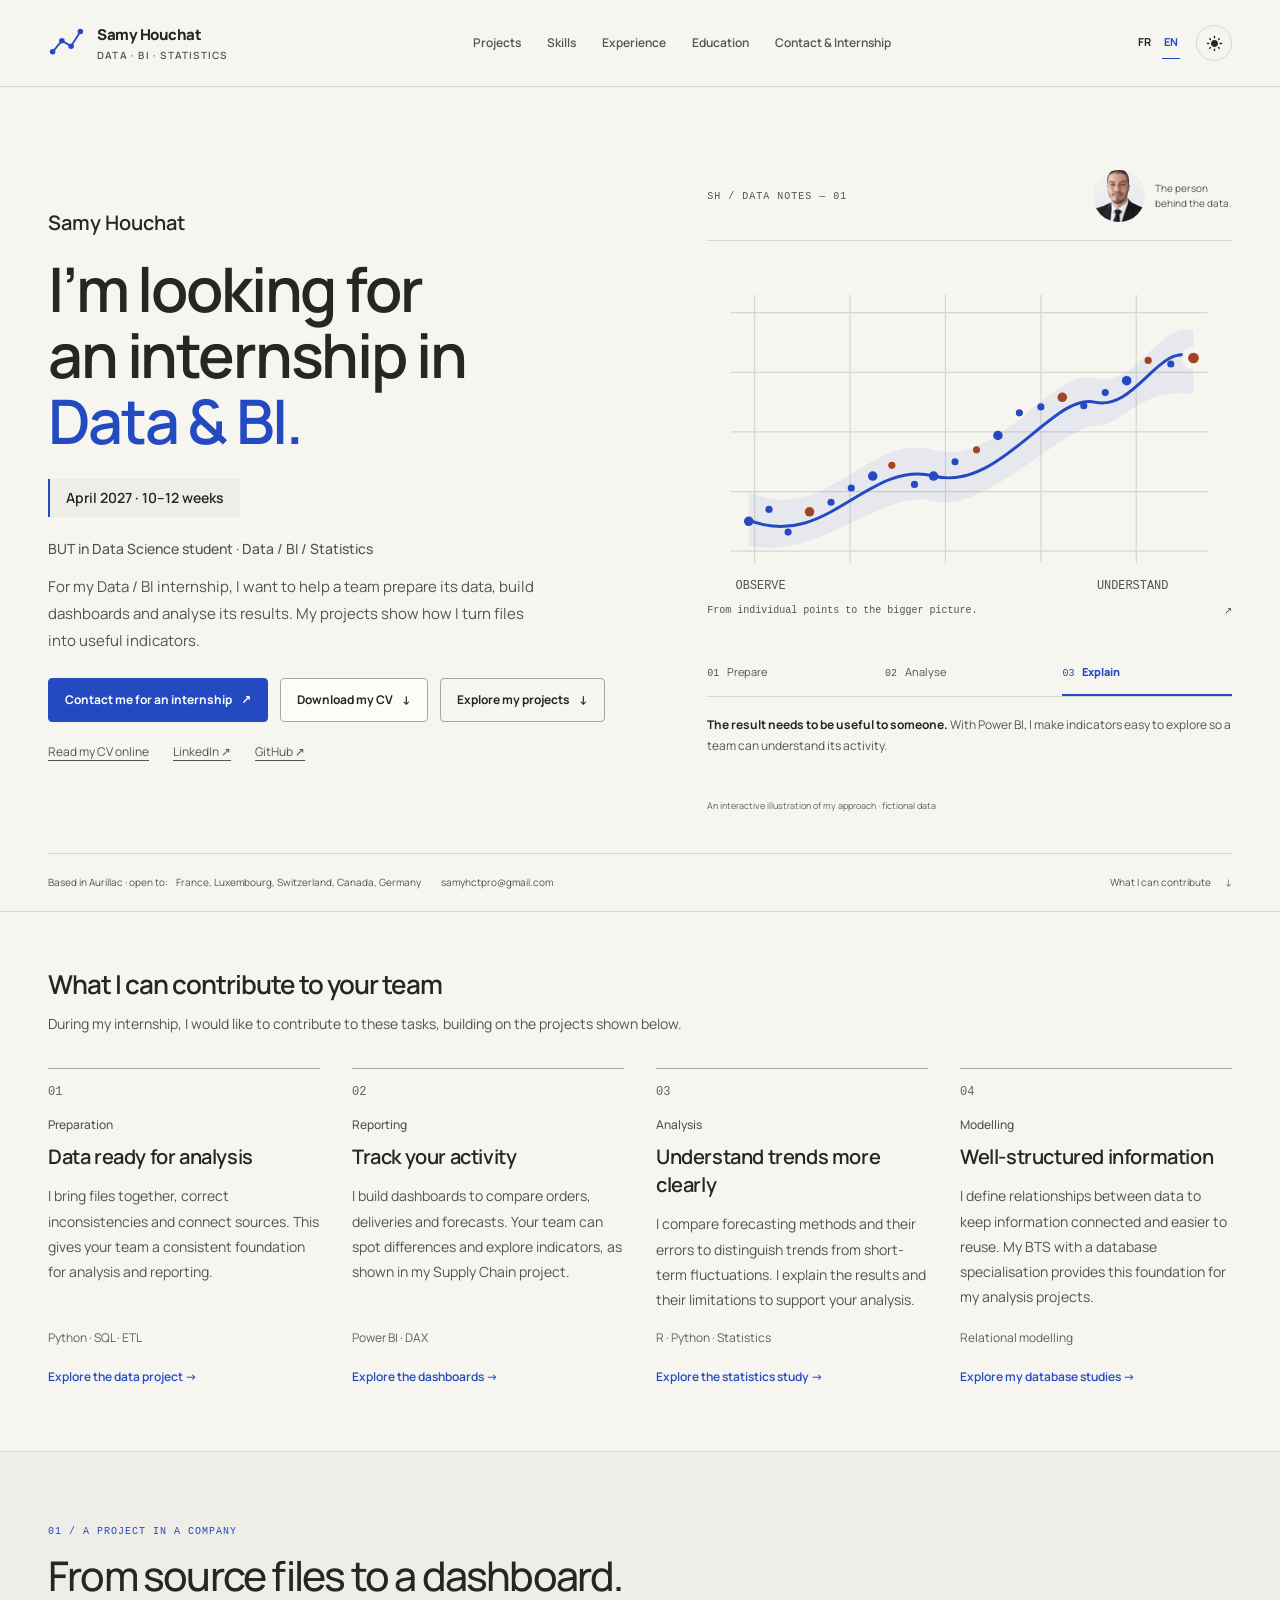
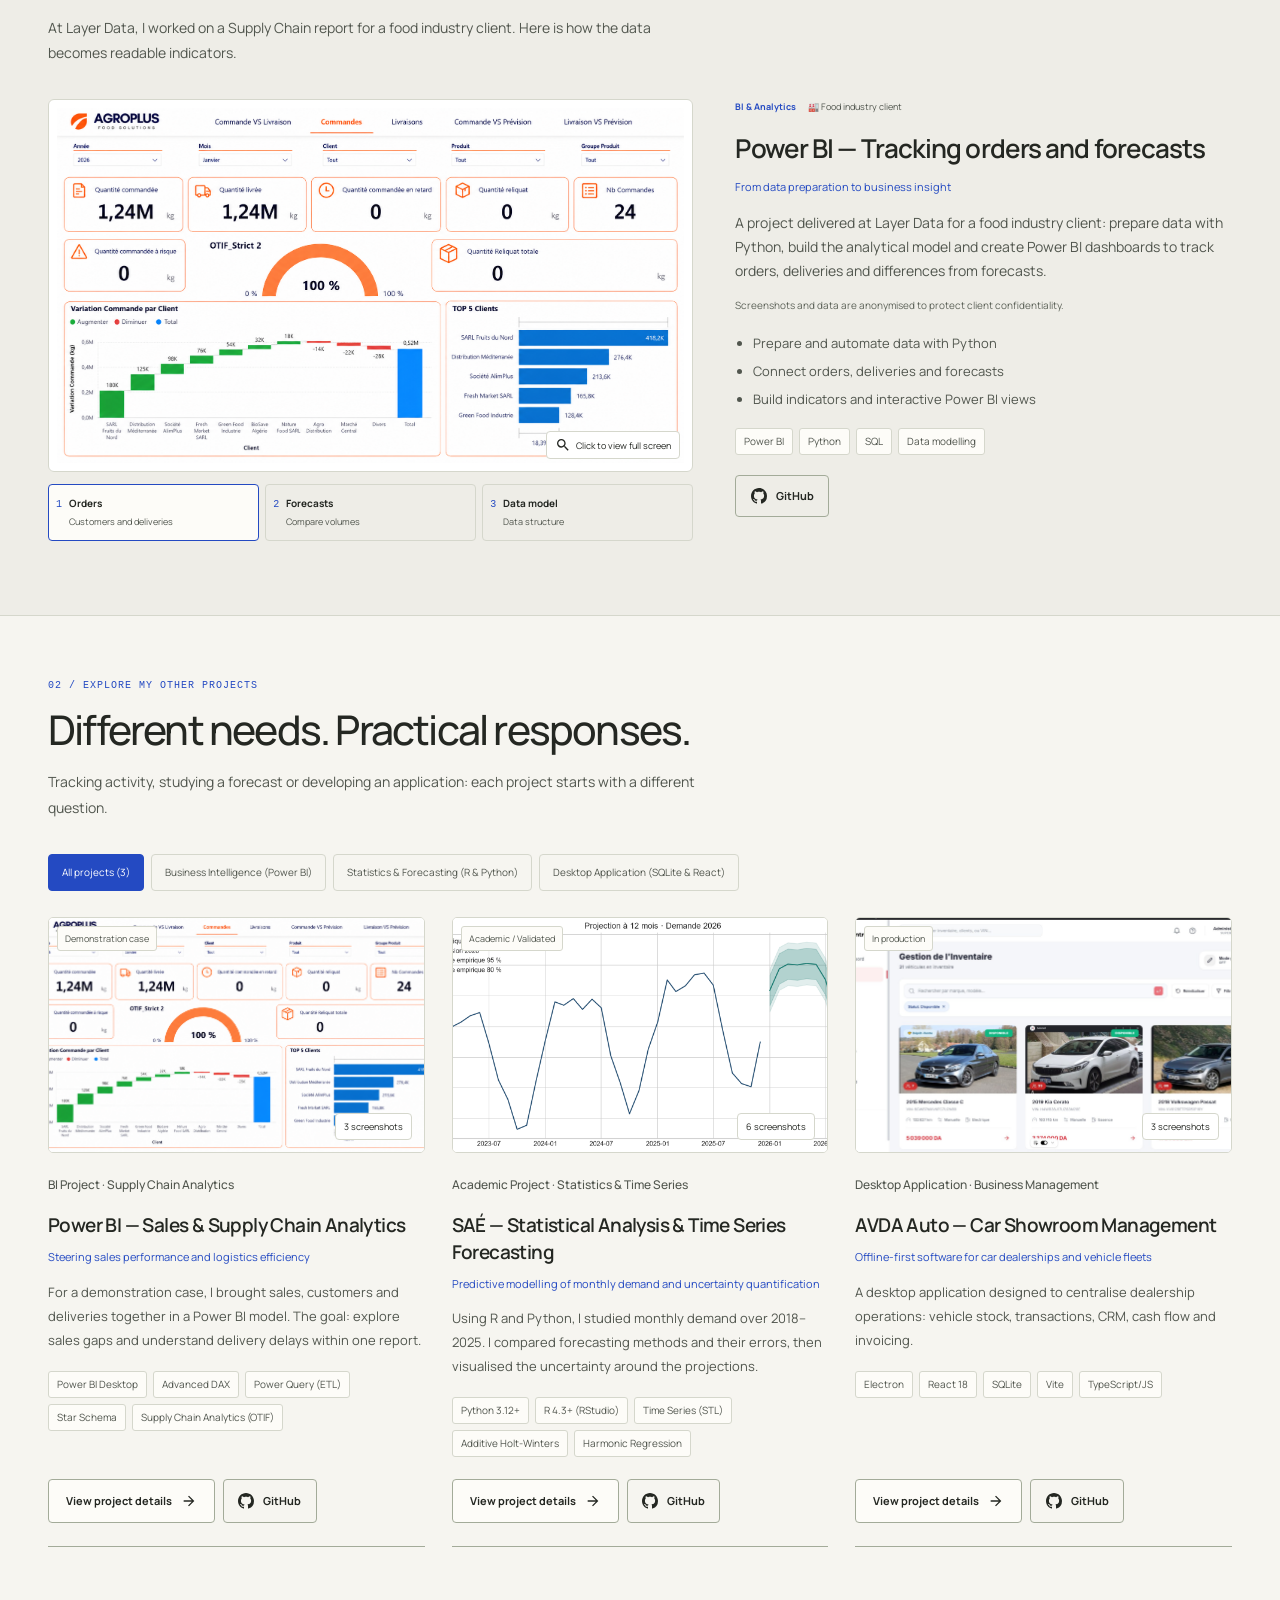
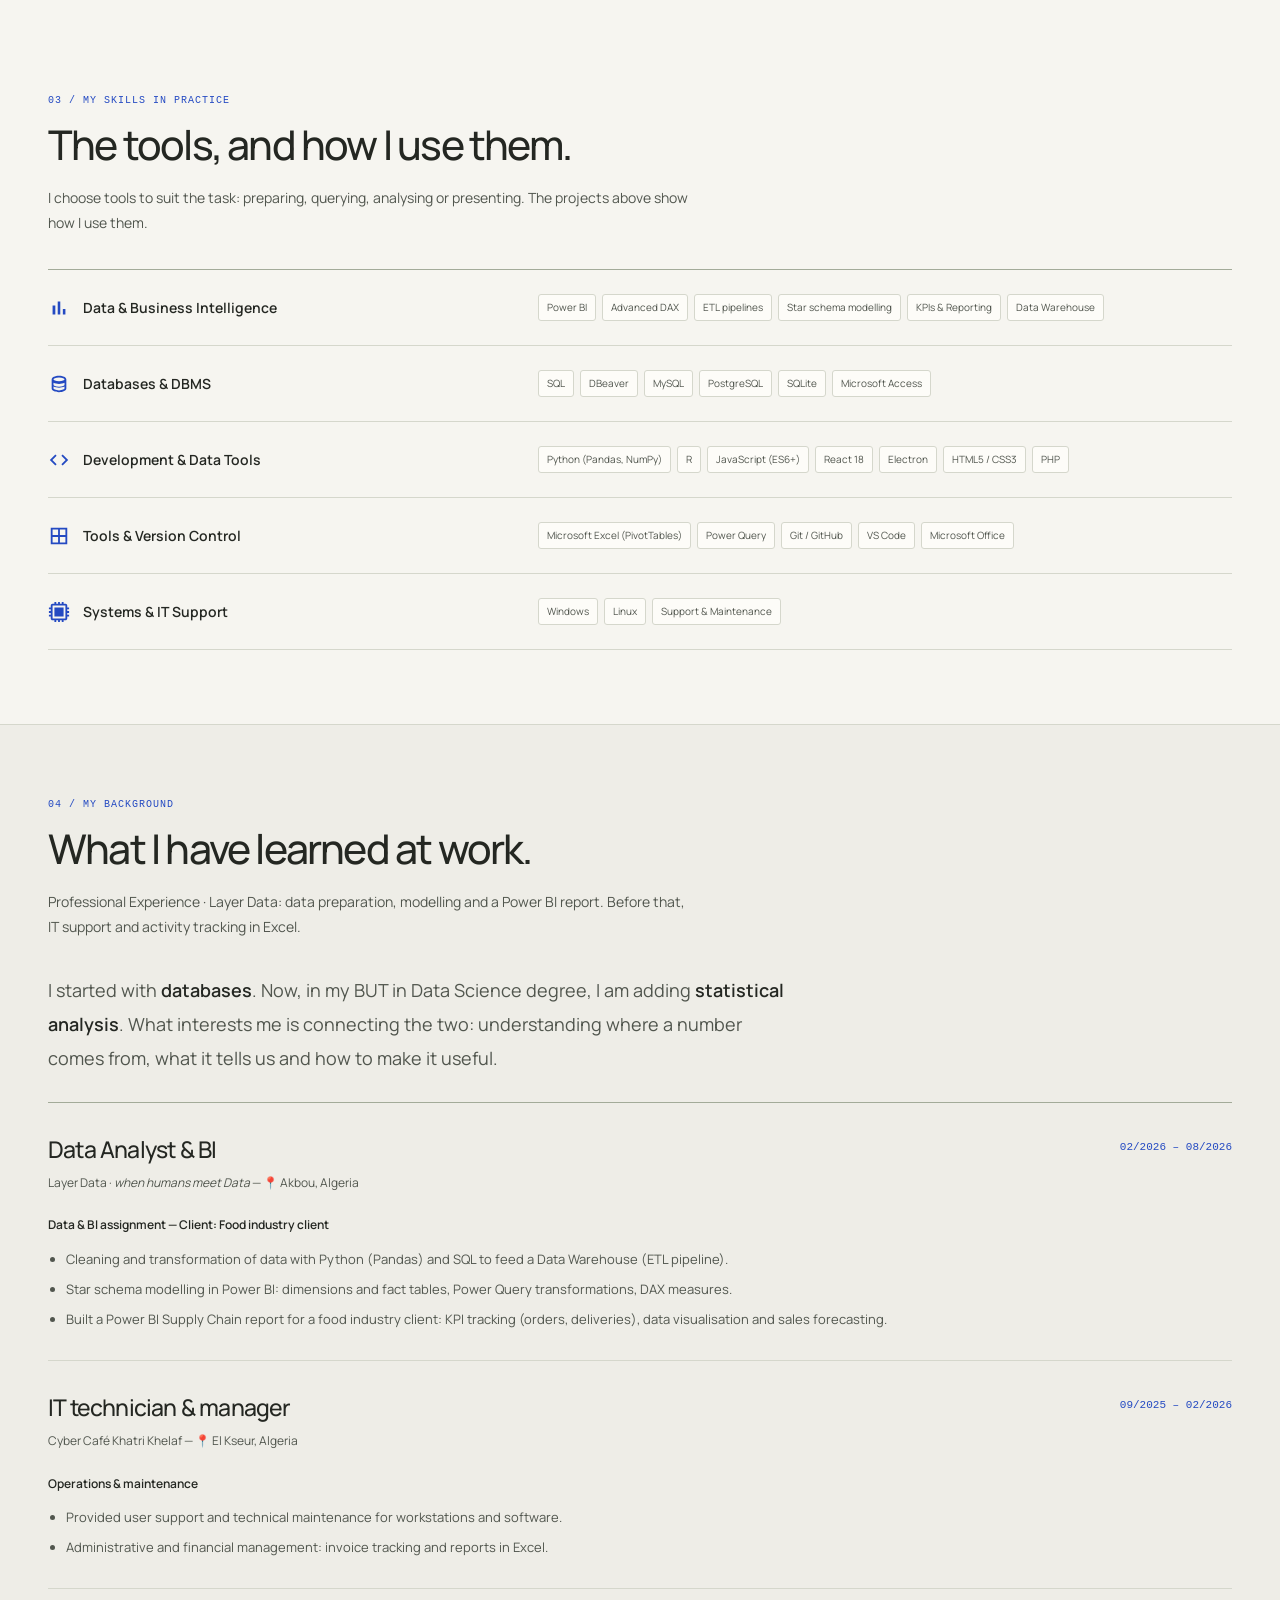
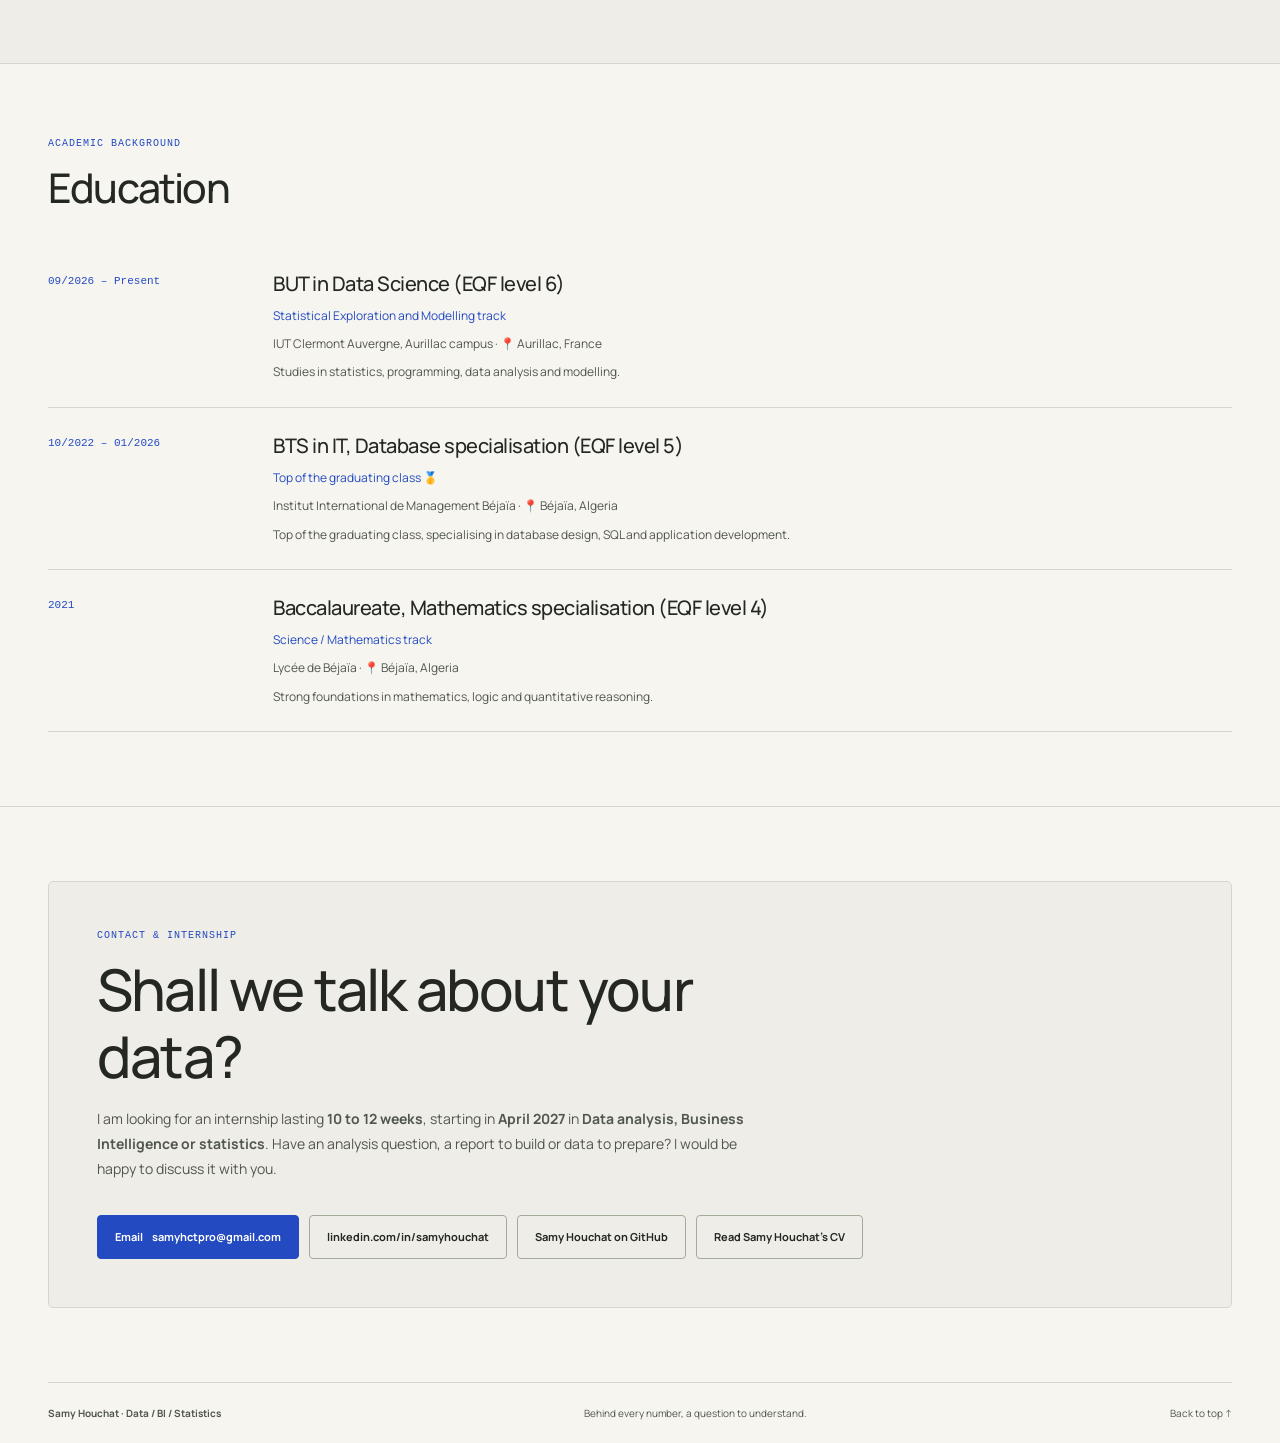
==== commit 340b6d3f: "feat: add portfolio styling, English translations, and project quality documentation" ====
--- a/en/index.html
+++ b/en/index.html
@@ -4,8 +4,8 @@
   <meta charset="UTF-8">
   <meta name="viewport" content="width=device-width, initial-scale=1.0">
   <meta http-equiv="X-UA-Compatible" content="IE=edge">
-  <title>Samy Houchat | Data, BI &amp; Statistics Internship</title>
-  <meta name="description" content="I am Samy Houchat, a data science student. Explore my SQL, Python, R and Power BI projects for a Data, BI or statistics internship from April 2027.">
+  <title>Samy Houchat | Data &amp; BI Internship — April 2027</title>
+  <meta name="description" content="Samy Houchat, a BUT in Data Science student, is seeking a 10–12 week internship from April 2027 in data analysis, Power BI reporting and data preparation.">
   <meta name="robots" content="index, follow, max-image-preview:large">
   <link rel="canonical" href="https://hctsamyuct.github.io/en/">
   <link rel="alternate" hreflang="fr" href="https://hctsamyuct.github.io/">
@@ -15,15 +15,15 @@
   <meta property="og:locale" content="en_GB">
   <meta property="og:site_name" content="Samy Houchat — Data &amp; BI Portfolio">
   <meta property="og:url" content="https://hctsamyuct.github.io/en/">
-  <meta property="og:title" content="Samy Houchat | Data, BI &amp; Statistics Internship">
-  <meta property="og:description" content="I am Samy Houchat, a data science student. Explore my SQL, Python, R and Power BI projects for a Data, BI or statistics internship from April 2027.">
+  <meta property="og:title" content="Samy Houchat | Data &amp; BI Internship — April 2027">
+  <meta property="og:description" content="Samy Houchat, a BUT in Data Science student, is seeking a 10–12 week internship from April 2027 in data analysis, Power BI reporting and data preparation.">
   <meta property="og:image" content="https://hctsamyuct.github.io/assets/img/bi-dashboard-commandes.png">
   <meta property="og:image:width" content="1667">
   <meta property="og:image:height" content="943">
   <meta property="og:image:alt" content="Power BI dashboard project by Samy Houchat">
   <meta name="twitter:card" content="summary_large_image">
-  <meta name="twitter:title" content="Samy Houchat | Data, BI &amp; Statistics Internship">
-  <meta name="twitter:description" content="I am Samy Houchat, a data science student. Explore my SQL, Python, R and Power BI projects for a Data, BI or statistics internship from April 2027.">
+  <meta name="twitter:title" content="Samy Houchat | Data &amp; BI Internship — April 2027">
+  <meta name="twitter:description" content="Samy Houchat, a BUT in Data Science student, is seeking a 10–12 week internship from April 2027 in data analysis, Power BI reporting and data preparation.">
   <meta name="twitter:image" content="https://hctsamyuct.github.io/assets/img/bi-dashboard-commandes.png">
   <meta name="twitter:image:alt" content="Power BI project by Samy Houchat">
   <script type="application/ld+json">
@@ -71,8 +71,8 @@
       "@type": "ProfilePage",
       "@id": "https://hctsamyuct.github.io/en/#webpage",
       "url": "https://hctsamyuct.github.io/en/",
-      "name": "Samy Houchat | Data, BI & Statistics Internship",
-      "description": "I am Samy Houchat, a data science student. Explore my SQL, Python, R and Power BI projects for a Data, BI or statistics internship from April 2027.",
+      "name": "Samy Houchat | Data & BI Internship — April 2027",
+      "description": "Samy Houchat, a BUT in Data Science student, is seeking a 10–12 week internship from April 2027 in data analysis, Power BI reporting and data preparation.",
       "inLanguage": "en",
       "isPartOf": {
         "@id": "https://hctsamyuct.github.io/#website"
@@ -101,13 +101,13 @@
   <link rel="icon" type="image/svg+xml" href="/assets/img/favicon.svg">
   <meta name="theme-color" content="#f6f5f0">
 
-  <!-- Google Fonts : Manrope et Instrument Serif avec font-display: swap -->
+  <!-- Google Fonts : Manrope avec font-display: swap -->
   <link rel="preconnect" href="https://fonts.googleapis.com">
   <link rel="preconnect" href="https://fonts.gstatic.com" crossorigin>
-  <link href="https://fonts.googleapis.com/css2?family=Manrope:wght@400;500;600;700;800&family=Instrument+Serif:ital@0;1&display=swap" rel="stylesheet">
+  <link href="https://fonts.googleapis.com/css2?family=Manrope:wght@400;500;600;700;800&display=swap" rel="stylesheet">
 
   <!-- Stylesheet -->
-  <link rel="stylesheet" href="/css/portfolio.css?v=20261028">
+  <link rel="stylesheet" href="/css/portfolio.css?v=20261110">
   <link rel="stylesheet" href="/css/cv.css?v=3e0deef64e1a">
 </head>
 <body>
@@ -118,7 +118,7 @@
        ========================================================================= -->
   <header class="site-header" id="site-header">
     <div class="container header-inner">
-      <a href="#hero" class="brand-link" aria-label="Samy Houchat portfolio home">
+      <a href="#hero" class="brand-link">
         <svg class="brand-symbol" viewBox="0 0 40 40" fill="none" aria-hidden="true"><path d="M5 29L15 17L25 23L35 7" stroke="currentColor" stroke-width="2"/><g fill="currentColor"><circle cx="5" cy="29" r="3"/><circle cx="15" cy="17" r="3"/><circle cx="25" cy="23" r="3"/><circle cx="35" cy="7" r="3"/></g></svg>
         <span class="brand-name">Samy Houchat<span class="brand-subtitle">Data · BI · Statistics</span></span>
       </a>
@@ -152,11 +152,11 @@
   <!-- Tiroir de navigation mobile -->
   <div class="mobile-drawer" id="mobile-drawer" aria-hidden="true">
     <a href="#hero" class="mobile-nav-link">Home</a>
-    <a href="#projets" class="mobile-nav-link">📊 Projects &amp; Dashboards</a>
-    <a href="#competences" class="mobile-nav-link">⚡ Technical skills</a>
-    <a href="#experience" class="mobile-nav-link">💼 Professional experience</a>
-    <a href="#formation" class="mobile-nav-link">🎓 Education</a>
-    <a href="#contact" class="mobile-nav-link">✉️ Internship &amp; Contact</a>
+    <a href="#projets" class="mobile-nav-link">Projects &amp; Dashboards</a>
+    <a href="#competences" class="mobile-nav-link">Technical skills</a>
+    <a href="#experience" class="mobile-nav-link">Professional experience</a>
+    <a href="#formation" class="mobile-nav-link">Education</a>
+    <a href="#contact" class="mobile-nav-link">Internship &amp; Contact</a>
   </div>
 
   <main id="main-content">
@@ -167,15 +167,15 @@
     <section class="section-hero" id="hero" aria-labelledby="hero-name">
       <div class="container hero-grid">
         <div class="hero-content">
-          <div class="availability-badge"><span class="pulse-indicator" aria-hidden="true"></span><span id="availability-text">Data / BI internship or statistics · 10–12 weeks · April 2027</span></div>
           <h1 class="hero-name" id="hero-name">Samy Houchat</h1>
-          <p class="hero-statement"><span>Clearer data.</span><span>Better-informed</span><span><em>decisions.</em></span></p>
+          <p class="hero-statement"><span>I’m looking for</span><span>an internship in</span><span>Data &amp; BI.</span></p>
+          <div class="internship-details"><span id="availability-text">April 2027 · 10–12 weeks</span></div>
           <p class="hero-title" id="hero-title">BUT in Data Science student · Data / BI / Statistics</p>
-          <p class="hero-headline" id="hero-headline">Seeking a 10–12 week internship starting April 2027. With Python, SQL, Power BI, and R, I turn raw data into automated workflows, interactive dashboards, and actionable business insights.</p>
+          <p class="hero-headline" id="hero-headline">For my Data / BI internship, I want to help a team prepare its data, build dashboards and analyse its results. My projects show how I turn files into useful indicators.</p>
           <div class="hero-cta-group">
-            <a href="#projets" class="btn btn-primary">Explore my projects <span aria-hidden="true">↗</span></a>
+            <a href="mailto:samyhctpro@gmail.com" class="btn btn-primary" id="hero-contact-btn">Contact me for an internship <span aria-hidden="true">↗</span></a>
             <a href="/assets/cv/CV_Samy_Houchat_EN.pdf?v=5e67ef21941c" class="btn btn-secondary" id="hero-cv-btn" download="CV_Samy_Houchat_Internship_Data_Analyst_BI.pdf">Download my CV <span aria-hidden="true">↓</span></a>
-            <a href="mailto:samyhctpro@gmail.com" class="btn btn-outline" id="hero-contact-btn">Contact me for an internship</a>
+            <a href="#projets" class="btn btn-outline">Explore my projects <span aria-hidden="true">↓</span></a>
           </div>
           <div class="hero-secondary-links">
             <a href="/cv_samy_houchat_en.html" id="hero-cv-view-btn">Read my CV online</a>
@@ -199,7 +199,7 @@
             </svg>
             <figcaption class="lab-art-label"><span>From individual points to the bigger picture.</span><span aria-hidden="true">↗</span></figcaption>
           </figure>
-          <div class="lab-controls" aria-label="Explore how I work">
+          <div class="lab-controls" role="group" aria-label="Explore how I work">
             <button type="button" class="lab-step" data-stage="0" aria-pressed="false" aria-controls="lab-preparer"><span>01</span> Prepare</button>
             <button type="button" class="lab-step" data-stage="1" aria-pressed="false" aria-controls="lab-analyser"><span>02</span> Analyse</button>
             <button type="button" class="lab-step" data-stage="2" aria-pressed="true" aria-controls="lab-transmettre"><span>03</span> Explain</button>
@@ -221,40 +221,44 @@
 
 
     <!-- =======================================================================
-         2. CHIFFRES / POINTS CLÉS DU CV
+         2. CONTRIBUTIONS EN STAGE
          ======================================================================= -->
     <section class="section-stats" aria-labelledby="value-title">
       <div class="container">
         <h2 class="value-title" id="value-title">What I can contribute to your team</h2>
-        <p class="value-intro">Seeking a 10–12 week internship starting April 2027: 4 immediately operational capabilities to accelerate your Data, BI, and statistics projects.</p>
+        <p class="value-intro">During my internship, I would like to contribute to these tasks, building on the projects shown below.</p>
         <div class="stats-grid" id="stats-grid">
 <!-- seo:stats-grid:start -->
     <div class="stat-card" data-stat-id="reliable-data">
-      <span class="stat-badge">Automate & secure data</span>
-      <h3 class="stat-title">Data pipelines & ETL</h3>
-      <p class="stat-subtitle">I automate file ingestion and cleaning using Python and SQL to ensure your analyses rely on reliable, ready-to-use data.</p>
+      <span class="stat-badge">Preparation</span>
+      <h3 class="stat-title">Data ready for analysis</h3>
+      <p class="stat-subtitle">I bring files together, correct inconsistencies and connect sources. This gives your team a consistent foundation for analysis and reporting.</p>
+      <p class="stat-tools">Python · SQL · ETL</p>
       <a class="stat-proof-link" href="#projets">Explore the data project <span aria-hidden="true">→</span></a>
     </div>
 
     <div class="stat-card" data-stat-id="clear-decisions">
-      <span class="stat-badge">Drive informed decisions</span>
-      <h3 class="stat-title">Power BI dashboards</h3>
-      <p class="stat-subtitle">I design star schemas and DAX measures to identify order/delivery discrepancies and track your KPIs in real time.</p>
+      <span class="stat-badge">Reporting</span>
+      <h3 class="stat-title">Track your activity</h3>
+      <p class="stat-subtitle">I build dashboards to compare orders, deliveries and forecasts. Your team can spot differences and explore indicators, as shown in my Supply Chain project.</p>
+      <p class="stat-tools">Power BI · DAX</p>
       <a class="stat-proof-link" href="#projets">Explore the dashboards <span aria-hidden="true">→</span></a>
     </div>
 
     <div class="stat-card" data-stat-id="real-experience">
-      <span class="stat-badge">Forecast & model</span>
-      <h3 class="stat-title">Statistics & time series</h3>
-      <p class="stat-subtitle">Using R and Python, I analyze time series, test hypotheses, and model trends to back your forecasts with solid evidence.</p>
+      <span class="stat-badge">Analysis</span>
+      <h3 class="stat-title">Understand trends more clearly</h3>
+      <p class="stat-subtitle">I compare forecasting methods and their errors to distinguish trends from short-term fluctuations. I explain the results and their limitations to support your analysis.</p>
+      <p class="stat-tools">R · Python · Statistics</p>
       <a class="stat-proof-link" href="#autres-projets">Explore the statistics study <span aria-hidden="true">→</span></a>
     </div>
 
     <div class="stat-card" data-stat-id="dba-foundation">
-      <span class="stat-badge">Building solid databases</span>
-      <h3 class="stat-title">Relational modelling & database design</h3>
-      <p class="stat-subtitle">My in-depth database background (BTS Class Valedictorian) enables me to structure normalized schemas (Merise, 3NF) before any visual reporting.</p>
-      <a class="stat-proof-link" href="#formation">Explore my database background <span aria-hidden="true">→</span></a>
+      <span class="stat-badge">Modelling</span>
+      <h3 class="stat-title">Well-structured information</h3>
+      <p class="stat-subtitle">I define relationships between data to keep information connected and easier to reuse. My BTS with a database specialisation provides this foundation for my analysis projects.</p>
+      <p class="stat-tools">Relational modelling</p>
+      <a class="stat-proof-link" href="#formation">Explore my database studies <span aria-hidden="true">→</span></a>
     </div>
 <!-- seo:stats-grid:end -->
         </div>
@@ -281,7 +285,7 @@
         <div class="featured-preview-column">
           <!-- Aperçu principal zoomable -->
           <div id="featured-preview-panel" role="tabpanel" aria-labelledby="proof-tab-0">
-          <div class="featured-preview-box" id="featured-zoom-trigger" role="button" tabindex="0" aria-label="Open the current screenshot in full screen">
+          <div class="featured-preview-box" id="featured-zoom-trigger" role="button" tabindex="0">
             <img src="/assets/img/bi-dashboard-commandes.png" alt="Orders dashboard — OTIF tracking and customer analysis in Power BI" class="featured-preview-img" id="featured-main-img" loading="lazy" width="760" height="430">
             <div class="preview-overlay-hint">
               <svg width="16" height="16" viewBox="0 0 24 24" fill="currentColor"><path d="M15.5 14h-.79l-.28-.27A6.471 6.471 0 0 0 16 9.5 6.5 6.5 0 1 0 9.5 16c1.61 0 3.09-.59 4.23-1.57l.27.28v.79l5 4.99L20.49 19l-4.99-5zm-6 0C7.01 14 5 11.99 5 9.5S7.01 5 9.5 5 14 7.01 14 9.5 11.99 14 9.5 14z"/></svg>
@@ -375,7 +379,7 @@
           </p>
         </div>
 
-        <div class="projects-filter-bar" aria-label="Filter projects">
+        <div class="projects-filter-bar" role="group" aria-label="Filter projects">
           <button type="button" class="filter-pill-btn active" data-filter="all" aria-pressed="true">All projects (3)</button>
           <button type="button" class="filter-pill-btn" data-filter="powerbi-sales-supplychain" aria-pressed="false">Business Intelligence (Power BI)</button>
           <button type="button" class="filter-pill-btn" data-filter="sae-series-temporelles" aria-pressed="false">Statistics &amp; Forecasting (R &amp; Python)</button>
@@ -385,7 +389,7 @@
         <div class="projects-grid" id="other-projects-grid">
 <!-- seo:other-projects-grid:start -->
     <article class="project-card" data-project-id="powerbi-sales-supplychain">
-      <div class="project-thumbnail-wrapper" role="button" tabindex="0" data-project-idx="0" aria-label="Agrandir la screenshot de Power BI — Sales & Supply Chain Analytics">
+      <div class="project-thumbnail-wrapper" role="button" tabindex="0" data-project-idx="0">
         <img src="/assets/img/bi-dashboard-commandes.png" alt="Power BI — Sales & Supply Chain Analytics" class="project-thumbnail-img" loading="lazy" width="600" height="375">
         <span class="project-badge-float">Demonstration case</span>
         <div class="preview-overlay-hint">
@@ -420,7 +424,7 @@
     </article>
 
     <article class="project-card" data-project-id="sae-series-temporelles">
-      <div class="project-thumbnail-wrapper" role="button" tabindex="0" data-project-idx="1" aria-label="Agrandir la screenshot de SAÉ — Statistical Analysis & Time Series Forecasting">
+      <div class="project-thumbnail-wrapper" role="button" tabindex="0" data-project-idx="1">
         <img src="/assets/img/sae/05_forecast.png" alt="SAÉ — Statistical Analysis & Time Series Forecasting" class="project-thumbnail-img" loading="lazy" width="600" height="375">
         <span class="project-badge-float">Academic / Validated</span>
         <div class="preview-overlay-hint">
@@ -445,7 +449,7 @@
           </button>
 
 
-          <a href="https://github.com/HouchatSamy/-Analyse-statistique-pr-vision-de-s-ries-temporelles" target="_blank" rel="noopener noreferrer" class="btn btn-outline" style="min-height:42px; padding:0.5rem 0.9rem;" title="View on GitHub">
+          <a href="https://github.com/HouchatSamy/-Analysis-statistique-pr-vision-de-s-ries-temporelles" target="_blank" rel="noopener noreferrer" class="btn btn-outline" style="min-height:42px; padding:0.5rem 0.9rem;" title="View on GitHub">
             <svg width="18" height="18" viewBox="0 0 24 24" fill="currentColor"><path d="M12 0C5.37 0 0 5.37 0 12c0 5.31 3.435 9.795 8.205 11.385.6.105.825-.255.825-.57 0-.285-.015-1.23-.015-2.235-3.015.555-3.795-.735-4.035-1.41-.135-.345-.72-1.41-1.23-1.695-.42-.225-1.02-.78-.015-.795.945-.015 1.62.87 1.845 1.23 1.08 1.815 2.805 1.305 3.495.99.105-.78.42-1.305.765-1.605-2.67-.3-5.46-1.335-5.46-5.925 0-1.305.465-2.385 1.23-3.225-.12-.3-.54-1.53.12-3.18 0 0 1.005-.315 3.3 1.23.96-.27 1.98-.405 3-.405s2.04.135 3 .405c2.295-1.56 3.3-1.23 3.3-1.23.66 1.65.24 2.88.12 3.18.765.84 1.23 1.905 1.23 3.225 0 4.605-2.805 5.625-5.475 5.925.435.375.81 1.095.81 2.22 0 1.605-.015 2.895-.015 3.3 0 .315.225.69.825.57A12.02 12.02 0 0 0 24 12c0-6.63-5.37-12-12-12z"/></svg>
             <span>GitHub</span>
           </a>
@@ -455,7 +459,7 @@
     </article>
 
     <article class="project-card" data-project-id="avda-auto">
-      <div class="project-thumbnail-wrapper" role="button" tabindex="0" data-project-idx="2" aria-label="Agrandir la screenshot de AVDA Auto — Car Showroom Management">
+      <div class="project-thumbnail-wrapper" role="button" tabindex="0" data-project-idx="2">
         <img src="/assets/img/avda-1.jpg" alt="AVDA Auto — Car Showroom Management" class="project-thumbnail-img" loading="lazy" width="600" height="375">
         <span class="project-badge-float">In production</span>
         <div class="preview-overlay-hint">
@@ -695,7 +699,7 @@
           <span class="section-label">Contact &amp; Internship</span>
           <h2 class="section-title" id="contact-title">Shall we talk about your data?</h2>
           <p class="section-description" id="contact-search-desc"><!-- seo:contact-search-desc:start -->
-      I am looking for a <strong>10 to 12 weeks</strong> internship starting in <strong>avril 2027</strong> in <strong>Data analysis, Business Intelligence or statistics</strong>. Have an analysis question, a report to build or data to prepare? I would be happy to discuss it with you.
+      I am looking for an internship lasting <strong>10 to 12 weeks</strong>, starting in <strong>April 2027</strong> in <strong>Data analysis, Business Intelligence or statistics</strong>. Have an analysis question, a report to build or data to prepare? I would be happy to discuss it with you.
 <!-- seo:contact-search-desc:end --></p>
         </div>
         <div class="hero-actions">
@@ -765,8 +769,8 @@
   profile: {
     name: "Samy Houchat",
     title: "BUT in Data Science student · Data / BI / Statistics",
-    headline: "Seeking a 10–12 week internship starting April 2027. With Python, SQL, Power BI, and R, I turn raw data into automated workflows, interactive dashboards, and actionable business insights.",
-    availabilityBadge: "Data / BI internship or statistics · 10–12 weeks · April 2027",
+    headline: "For my Data / BI internship, I want to help a team prepare its data, build dashboards and analyse its results. My projects show how I turn files into useful indicators.",
+    availabilityBadge: "April 2027 · 10–12 weeks",
     location: "France, Luxembourg, Switzerland, Canada, Germany",
     email: "samyhctpro@gmail.com",
     linkedin: "https://www.linkedin.com/in/samyhouchat",
@@ -779,31 +783,35 @@
   keyStats: [
     {
       id: "reliable-data",
-      badge: "Automate & secure data",
-      title: "Data pipelines & ETL",
-      subtitle: "I automate file ingestion and cleaning using Python and SQL to ensure your analyses rely on reliable, ready-to-use data.",
+      badge: "Preparation",
+      title: "Data ready for analysis",
+      subtitle: "I bring files together, correct inconsistencies and connect sources. This gives your team a consistent foundation for analysis and reporting.",
+      tools: "Python · SQL · ETL",
       href: "#projets", action: "Explore the data project"
     },
     {
       id: "clear-decisions",
-      badge: "Drive informed decisions",
-      title: "Power BI dashboards",
-      subtitle: "I design star schemas and DAX measures to identify order/delivery discrepancies and track your KPIs in real time.",
+      badge: "Reporting",
+      title: "Track your activity",
+      subtitle: "I build dashboards to compare orders, deliveries and forecasts. Your team can spot differences and explore indicators, as shown in my Supply Chain project.",
+      tools: "Power BI · DAX",
       href: "#projets", action: "Explore the dashboards"
     },
     {
       id: "real-experience",
-      badge: "Forecast & model",
-      title: "Statistics & time series",
-      subtitle: "Using R and Python, I analyze time series, test hypotheses, and model trends to back your forecasts with solid evidence.",
+      badge: "Analysis",
+      title: "Understand trends more clearly",
+      subtitle: "I compare forecasting methods and their errors to distinguish trends from short-term fluctuations. I explain the results and their limitations to support your analysis.",
+      tools: "R · Python · Statistics",
       href: "#autres-projets", action: "Explore the statistics study"
     },
     {
       id: "dba-foundation",
-      badge: "Building solid databases",
-      title: "Relational modelling & database design",
-      subtitle: "My in-depth database background (BTS Class Valedictorian) enables me to structure normalized schemas (Merise, 3NF) before any visual reporting.",
-      href: "#formation", action: "Explore my database background"
+      badge: "Modelling",
+      title: "Well-structured information",
+      subtitle: "I define relationships between data to keep information connected and easier to reuse. My BTS with a database specialisation provides this foundation for my analysis projects.",
+      tools: "Relational modelling",
+      href: "#formation", action: "Explore my database studies"
     }
   ],
 
@@ -907,7 +915,7 @@
         },
         {
           src: "/assets/img/bi-dashboard-previsions.png",
-          alt: "Power BI — Analyse des ventes et prévisions",
+          alt: "Power BI — Analysis des ventes et prévisions",
           caption: "Comparative Sales vs Target analysis and What-If simulation"
         },
         {
@@ -970,7 +978,7 @@
           caption: "Data quality audit and causal cleaning of 2018–2025 time series"
         }
       ],
-      githubPersonal: "https://github.com/HouchatSamy/-Analyse-statistique-pr-vision-de-s-ries-temporelles"
+      githubPersonal: "https://github.com/HouchatSamy/-Analysis-statistique-pr-vision-de-s-ries-temporelles"
     },
     {
       id: "avda-auto",
@@ -1110,7 +1118,7 @@
 
   internshipSearch: {
     duration: "10 to 12 weeks",
-    startDate: "avril 2027",
+    startDate: "April 2027",
     domain: "Data analysis, Business Intelligence or statistics",
     locationScope: "Aurillac / Open to opportunities: France, Luxembourg, Switzerland, Canada, Germany (category B driving licence)",
     callToAction: "Available to discuss your data projects and arrange an interview."
@@ -1252,6 +1260,7 @@
       <span class="stat-badge">${stat.badge}</span>
       <h3 class="stat-title">${stat.title}</h3>
       <p class="stat-subtitle">${stat.subtitle}</p>
+      <p class="stat-tools">${stat.tools}</p>
       <a class="stat-proof-link" href="${stat.href}">${stat.action} <span aria-hidden="true">→</span></a>
     </div>
   `).join('');
@@ -1271,7 +1280,7 @@
         <div class="featured-preview-column">
           <!-- Aperçu principal zoomable -->
           <div id="featured-preview-panel" role="tabpanel" aria-labelledby="proof-tab-0">
-          <div class="featured-preview-box" id="featured-zoom-trigger" role="button" tabindex="0" aria-label="Open the current screenshot in full screen">
+          <div class="featured-preview-box" id="featured-zoom-trigger" role="button" tabindex="0">
             <img src="${fp.gallery[0].src}" alt="${fp.gallery[0].alt}" class="featured-preview-img" id="featured-main-img" loading="lazy" width="760" height="430">
             <div class="preview-overlay-hint">
               <svg width="16" height="16" viewBox="0 0 24 24" fill="currentColor"><path d="M15.5 14h-.79l-.28-.27A6.471 6.471 0 0 0 16 9.5 6.5 6.5 0 1 0 9.5 16c1.61 0 3.09-.59 4.23-1.57l.27.28v.79l5 4.99L20.49 19l-4.99-5zm-6 0C7.01 14 5 11.99 5 9.5S7.01 5 9.5 5 14 7.01 14 9.5 11.99 14 9.5 14z"/></svg>
@@ -1395,7 +1404,7 @@
 
   container.innerHTML = siteConfig.otherProjects.map((p, idx) => `
     <article class="project-card" data-project-id="${p.id}">
-      <div class="project-thumbnail-wrapper" role="button" tabindex="0" data-project-idx="${idx}" aria-label="Agrandir la screenshot de ${p.title}">
+      <div class="project-thumbnail-wrapper" role="button" tabindex="0" data-project-idx="${idx}">
         <img src="${p.thumbnail}" alt="${p.title}" class="project-thumbnail-img" loading="lazy" width="600" height="375">
         <span class="project-badge-float">${p.status}</span>
         <div class="preview-overlay-hint">
@@ -1563,7 +1572,7 @@
   const descEl = document.getElementById('contact-search-desc');
   if (descEl) {
     descEl.innerHTML = `
-      I am looking for a <strong>${s.duration}</strong> internship starting in <strong>${s.startDate}</strong> in <strong>${s.domain}</strong>. Have an analysis question, a report to build or data to prepare? I would be happy to discuss it with you.
+      I am looking for an internship lasting <strong>${s.duration}</strong>, starting in <strong>${s.startDate}</strong> in <strong>${s.domain}</strong>. Have an analysis question, a report to build or data to prepare? I would be happy to discuss it with you.
     `;
   }
 
--- a/css/portfolio.css
+++ b/css/portfolio.css
@@ -55,22 +55,23 @@
 .mobile-drawer { display: none; }
 .section-hero { position: relative; padding: 68px 0 0; }
 .hero-grid { display: grid; grid-template-columns: 1.15fr 1fr; gap: 56px; align-items: center; }
-.availability-badge { display: inline-flex; align-items: center; gap: 8px; color: var(--text-main); font-size: 11px; font-weight: 600; margin-bottom: 24px; padding: 4px 12px; background: var(--bg-secondary); border: 1px solid var(--border-subtle); border-radius: 9999px; width: fit-content; }
-.pulse-indicator { width: 7px; height: 7px; border-radius: 50%; background: var(--accent-emerald); flex-shrink: 0; }
-.hero-name { font-size: 12px; font-weight: 600; color: var(--text-muted); letter-spacing: .5px; }
-.hero-statement { margin: 13px 0 24px; font-size: clamp(43px, 4.9vw, 72px); line-height: 1.05; font-weight: 600; letter-spacing: -3.4px; }
+.hero-content { min-width: 0; }
+.internship-details { color: var(--text-main); font-size: 14px; font-weight: 600; line-height: 1.6; margin: 20px 0; padding: 8px 16px; background: var(--bg-secondary); border-left: 2px solid var(--accent-primary); width: fit-content; }
+.hero-name { font-size: 20px; font-weight: 600; color: var(--text-main); }
+.hero-statement { margin: 16px 0 24px; font-size: clamp(48px, 4.8vw, 68px); line-height: 1.08; font-weight: 600; letter-spacing: -.035em; }
 .hero-statement span { display: block; }
-.hero-statement em { color: var(--accent-primary); font-family: 'Instrument Serif', Georgia, serif; font-weight: 400; }
-.hero-title { font-size: 12px; font-weight: 700; color: var(--accent-primary); margin-bottom: 12px; }
-.hero-headline { font-size: 14px; line-height: 1.85; color: var(--text-muted); max-width: 500px; }
-.hero-cta-group { display: flex; flex-wrap: wrap; gap: 10px; margin-top: 25px; }
+.hero-statement span:last-child { color: var(--accent-primary); }
+.hero-title { font-size: 14px; font-weight: 500; color: var(--text-muted); margin-bottom: 12px; }
+.hero-headline { font-size: 15px; line-height: 1.8; color: var(--text-muted); max-width: 500px; }
+.hero-cta-group { display: flex; flex-wrap: wrap; gap: 12px; margin-top: 24px; }
+.hero-cta-group .btn { font-size: 12px; padding: 12px 16px; }
 .btn { display: inline-flex; align-items: center; justify-content: center; gap: 9px; min-height: 44px; border: 1px solid var(--border-strong); border-radius: 4px; padding: 11px 17px; font: inherit; font-size: 11px; font-weight: 700; line-height: 1.5; background: transparent; color: var(--text-main); transition: background .2s, transform .2s; }
 .btn:hover { transform: translateY(-2px); color: var(--accent-primary); border-color: var(--accent-primary); }
 .btn svg { width: 16px; height: 16px; }
 .btn-primary { background: var(--accent-fill); border-color: var(--accent-fill); color: #fff; }
 .btn-primary:hover { color: #fff; background: #173798; }
 .btn-secondary { background: var(--bg-card); }
-.hero-secondary-links { display: flex; gap: 22px; flex-wrap: wrap; align-items: center; margin-top: 17px; font-size: 11px; color: var(--text-muted); }
+.hero-secondary-links { display: flex; gap: 24px; flex-wrap: wrap; align-items: center; margin-top: 20px; font-size: 12px; color: var(--text-muted); }
 .hero-secondary-links a { text-decoration: underline; text-underline-offset: 4px; }
 .hero-meta-items { display: flex; gap: 20px; flex-wrap: wrap; align-items: center; border-top: 1px solid var(--border-subtle); padding: 20px 0; margin-top: 40px; }
 .meta-item { display: flex; align-items: center; gap: 8px; color: var(--text-muted); font-size: 10px; }
@@ -98,16 +99,18 @@
 .lab-explanations { padding-top: 17px; min-height: 89px; }
 .lab-explanation { font-size: 12px; line-height: 1.8; color: var(--text-muted); }
 .lab-explanation strong { color: var(--text-main); }
-.section-stats { border-top: 1px solid var(--border-subtle); padding: 54px 0 62px; }
+.section-stats { border-top: 1px solid var(--border-subtle); padding: 56px 0 64px; }
 .value-title { font-size: 26px; line-height: 1.25; letter-spacing: -1px; font-weight: 600; }
-.value-intro { font-size: 12px; color: var(--text-muted); margin-top: 10px; }
-.stats-grid { display: grid; grid-template-columns: repeat(4,minmax(0,1fr)); gap: 28px; margin-top: 32px; counter-reset: contribution; }
-.stat-card { display: flex; flex-direction: column; border-top: 1px solid var(--border-strong); padding-top: 17px; counter-increment: contribution; min-width: 0; }
-.stat-card::before { content: '0' counter(contribution); font: 11px ui-monospace,monospace; color: var(--accent-primary); margin-bottom: 18px; }
-.stat-badge { font-size: 10px; font-weight: 600; color: var(--accent-primary); }
-.stat-title { font-size: 18px; font-weight: 600; letter-spacing: -.5px; line-height: 1.4; margin: 8px 0 12px; }
-.stat-subtitle { font-size: 13px; color: var(--text-muted); }
-.stat-proof-link { font-size: 10px; font-weight: 700; color: var(--accent-primary); margin-top: auto; padding-top: 20px; }
+.value-intro { font-size: 14px; color: var(--text-muted); margin-top: 12px; max-width: 760px; }
+.stats-grid { display: grid; grid-template-columns: repeat(2,minmax(0,1fr)); gap: 32px; margin-top: 32px; counter-reset: contribution; }
+.stat-card { display: flex; flex-direction: column; border-top: 1px solid var(--border-strong); padding-top: 16px; counter-increment: contribution; min-width: 0; }
+.stat-card::before { content: '0' counter(contribution); font: 12px ui-monospace,monospace; color: var(--text-subtle); margin-bottom: 16px; }
+.stat-badge { font-size: 12px; font-weight: 500; color: var(--text-muted); }
+.stat-title { font-size: 20px; font-weight: 600; letter-spacing: -.4px; line-height: 1.4; margin: 8px 0 12px; }
+.stat-subtitle { font-size: 14px; line-height: 1.8; color: var(--text-muted); }
+.stat-tools { font-size: 12px; line-height: 1.6; color: var(--text-subtle); margin: auto 0 0; padding-top: 16px; }
+.stat-proof-link { font-size: 12px; font-weight: 600; line-height: 1.6; color: var(--accent-primary); margin-top: 0; padding-top: 20px; text-underline-offset: 4px; }
+.stat-proof-link:hover { text-decoration: underline; }
 .section-padding { padding: 74px 0; }
 #projets, #experience { background: var(--bg-secondary); border-block: 1px solid var(--border-subtle); }
 .section-header { margin-bottom: 34px; max-width: 760px; }
@@ -224,20 +227,20 @@
 }
 @keyframes trace-line { from { stroke-dashoffset: 650; } to { stroke-dashoffset: 0; } }
 @keyframes arrive { from { opacity: 0; transform: translateY(12px); } to { opacity: 1; transform: none; } }
-@media (min-width: 1500px) { .section-hero { padding-top: 90px; } }
+@media (min-width: 1100px) { .stats-grid { grid-template-columns: repeat(4,minmax(0,1fr)); } }
+@media (min-width: 1500px) { .section-hero { padding-top: 88px; } }
 @media (max-width: 1100px) {
   .container { width: calc(100% - 64px); }.main-nav { gap: 16px; }.nav-link { font-size: 11px; }
-  .hero-grid { gap: 30px; }.hero-statement { font-size: 55px; }.featured-grid { gap: 26px; }
-  .stats-grid { gap: 22px; }.projects-grid { gap: 20px; }
+  .hero-grid { gap: 32px; }.hero-statement { font-size: clamp(44px,4.8vw,56px); }.featured-grid { gap: 26px; }
+  .stats-grid { gap: 32px 24px; }.projects-grid { gap: 20px; }
 }
 @media (max-width: 899px) {
   html:not(.js-enabled) .header-inner { flex-wrap: wrap; padding-block: 14px; }
   html:not(.js-enabled) .main-nav { display: flex; flex-wrap: wrap; width: 100%; order: 3; }
   .main-nav { display: none; }.mobile-menu-btn { display: grid; }.header-inner { min-height: 74px; }
   .mobile-drawer.open { display: flex; flex-direction: column; position: fixed; top: 74px; inset-inline: 0; padding: 24px 32px; gap: 15px; background: var(--bg-card); border-bottom: 1px solid var(--border-subtle); z-index: 29; font-size: 14px; }
-  .hero-statement { font-size: 47px; letter-spacing: -2px; }.hero-grid { gap: 28px; }.hero-headline { font-size: 13px; }
-  .hero-cta-group .btn { font-size: 10px; padding: 11px; }.lab-step { font-size: 10px; }.lab-step span { display: block; margin-bottom: 4px; }
-  .stats-grid { grid-template-columns: repeat(2,minmax(0,1fr)); row-gap: 32px; }
+  .hero-statement { font-size: 60px; }.hero-grid { grid-template-columns: 1fr; gap: 40px; }.hero-headline { max-width: 580px; }
+  .data-lab { max-width: 600px; width: 100%; }.lab-step span { display: inline; }
   .featured-grid { grid-template-columns: 1fr; gap: 28px; }.featured-title-compact { max-width: 500px; }
   .projects-grid { grid-template-columns: 1fr; gap: 32px; }.project-card { display: grid; grid-template-columns: 1fr 1.2fr; gap: 25px; }.project-body { padding-top: 0; }
   .skill-category-card { grid-template-columns: 1fr 1.3fr; }.education-item { grid-template-columns: 160px 1fr; }
@@ -245,12 +248,12 @@
 @media (max-width: 640px) {
   .container { width: calc(100% - 40px); }.header-inner { gap: 12px; }.brand-subtitle { font-size: 8px; }.brand-name { font-size: 13px; }.brand-symbol { width: 29px; height: 29px; }.brand-link { gap: 8px; }.header-actions { gap: 10px; }
   .theme-toggle-btn,.mobile-menu-btn { width: 32px; height: 32px; }.language-switch { gap: 6px; font-size: 10px; }
-  .section-hero { padding-top: 34px; }.hero-grid { grid-template-columns: 1fr; gap: 34px; }.availability-badge { font-size: 10px; margin-bottom: 22px; }
-  .hero-statement { font-size: clamp(43px,9.3vw,60px); letter-spacing: -2.6px; margin: 12px 0 22px; }.hero-headline { max-width: 460px; }
-  .hero-meta-items { gap: 12px; margin-top: 25px; }.hero-scroll-link { margin-left: 0; }.meta-item { font-size: 10px; }
-  .hero-secondary-links { font-size: 10px; gap: 20px; }.data-lab { padding: 0; }.lab-topline { padding-bottom: 10px; }.lab-art { padding-top: 8px; }.lab-chart { max-height: 255px; }
+  .section-hero { padding-top: 32px; }.hero-grid { gap: 40px; }.hero-name { font-size: 18px; }
+  .hero-statement { font-size: clamp(38px,8.2vw,52px); margin: 16px 0 24px; }.hero-headline { max-width: 460px; }
+  .hero-meta-items { gap: 12px; margin-top: 32px; }.hero-scroll-link { margin-left: 0; }.meta-item { font-size: 10px; }
+  .hero-secondary-links { gap: 20px; }.data-lab { padding: 0; }.lab-topline { padding-bottom: 12px; }.lab-art { padding-top: 8px; }.lab-chart { max-height: 255px; }
   .lab-step { font-size: 11px; }.lab-step span { display: inline; }.lab-controls { margin-top: 16px; }.lab-explanations { min-height: 74px; }
-  .section-stats { padding: 34px 0 42px; }.value-title { font-size: 25px; }.stats-grid { gap: 25px 18px; }.stat-title { font-size: 17px; }.stat-subtitle { font-size: 11px; }.stat-card::before { margin-bottom: 10px; }
+  .section-stats { padding: 40px 0 48px; }.value-title { font-size: 25px; }.stats-grid { gap: 32px 24px; }.stat-title { font-size: 20px; }.stat-card::before { margin-bottom: 12px; }
   .section-padding { padding: 48px 0; }.section-title { letter-spacing: -1px; }.section-header { margin-bottom: 27px; }
   .featured-proofs-tabs { grid-template-columns: 1fr; }.proof-tab-btn { padding: 10px 12px; }.proof-tab-text { flex-direction: row; align-items: baseline; flex-wrap: wrap; column-gap: 12px; }.proof-tab-title { font-size: 12px; }.proof-tab-sub { font-size: 10px; }
   .featured-title-compact { font-size: 25px; }.project-collection { padding-top: 42px !important; }.project-card { display: flex; gap: 0; }.project-body { padding-top: 20px; }
@@ -259,9 +262,12 @@
   #contact .container { padding: 28px 22px; }.hero-actions { flex-direction: column; align-items: stretch; }.hero-actions .btn { overflow-wrap: anywhere; }
   .modal-overlay,.lightbox-overlay { padding: 10px; }.modal-dialog { padding: 20px; }.featured-title { font-size: 24px; }.modal-gallery-grid { grid-template-columns: repeat(2,minmax(0,1fr)); }
 }
+@media (max-width: 599px) {
+  .stats-grid { grid-template-columns: 1fr; }
+}
 @media (max-width: 359px) {
-  .container { width: calc(100% - 32px); }.brand-subtitle { display: none; }.header-actions { gap: 7px; }.stats-grid { grid-template-columns: 1fr; }
-  .hero-statement { font-size: 40px; letter-spacing: -2px; }.hero-cta-group { flex-direction: column; align-items: stretch; }.lab-step { font-size: 10px; }.lab-step span { margin-right: 3px; }
+  .container { width: calc(100% - 32px); }.brand-subtitle { display: none; }.header-actions { gap: 7px; }
+  .hero-cta-group { flex-direction: column; align-items: stretch; }.lab-step { font-size: 10px; }.lab-step span { margin-right: 3px; }
 }
 @media (prefers-reduced-motion: reduce) {
   html { scroll-behavior: auto; } *,*::before,*::after { animation: none !important; transition: none !important; }
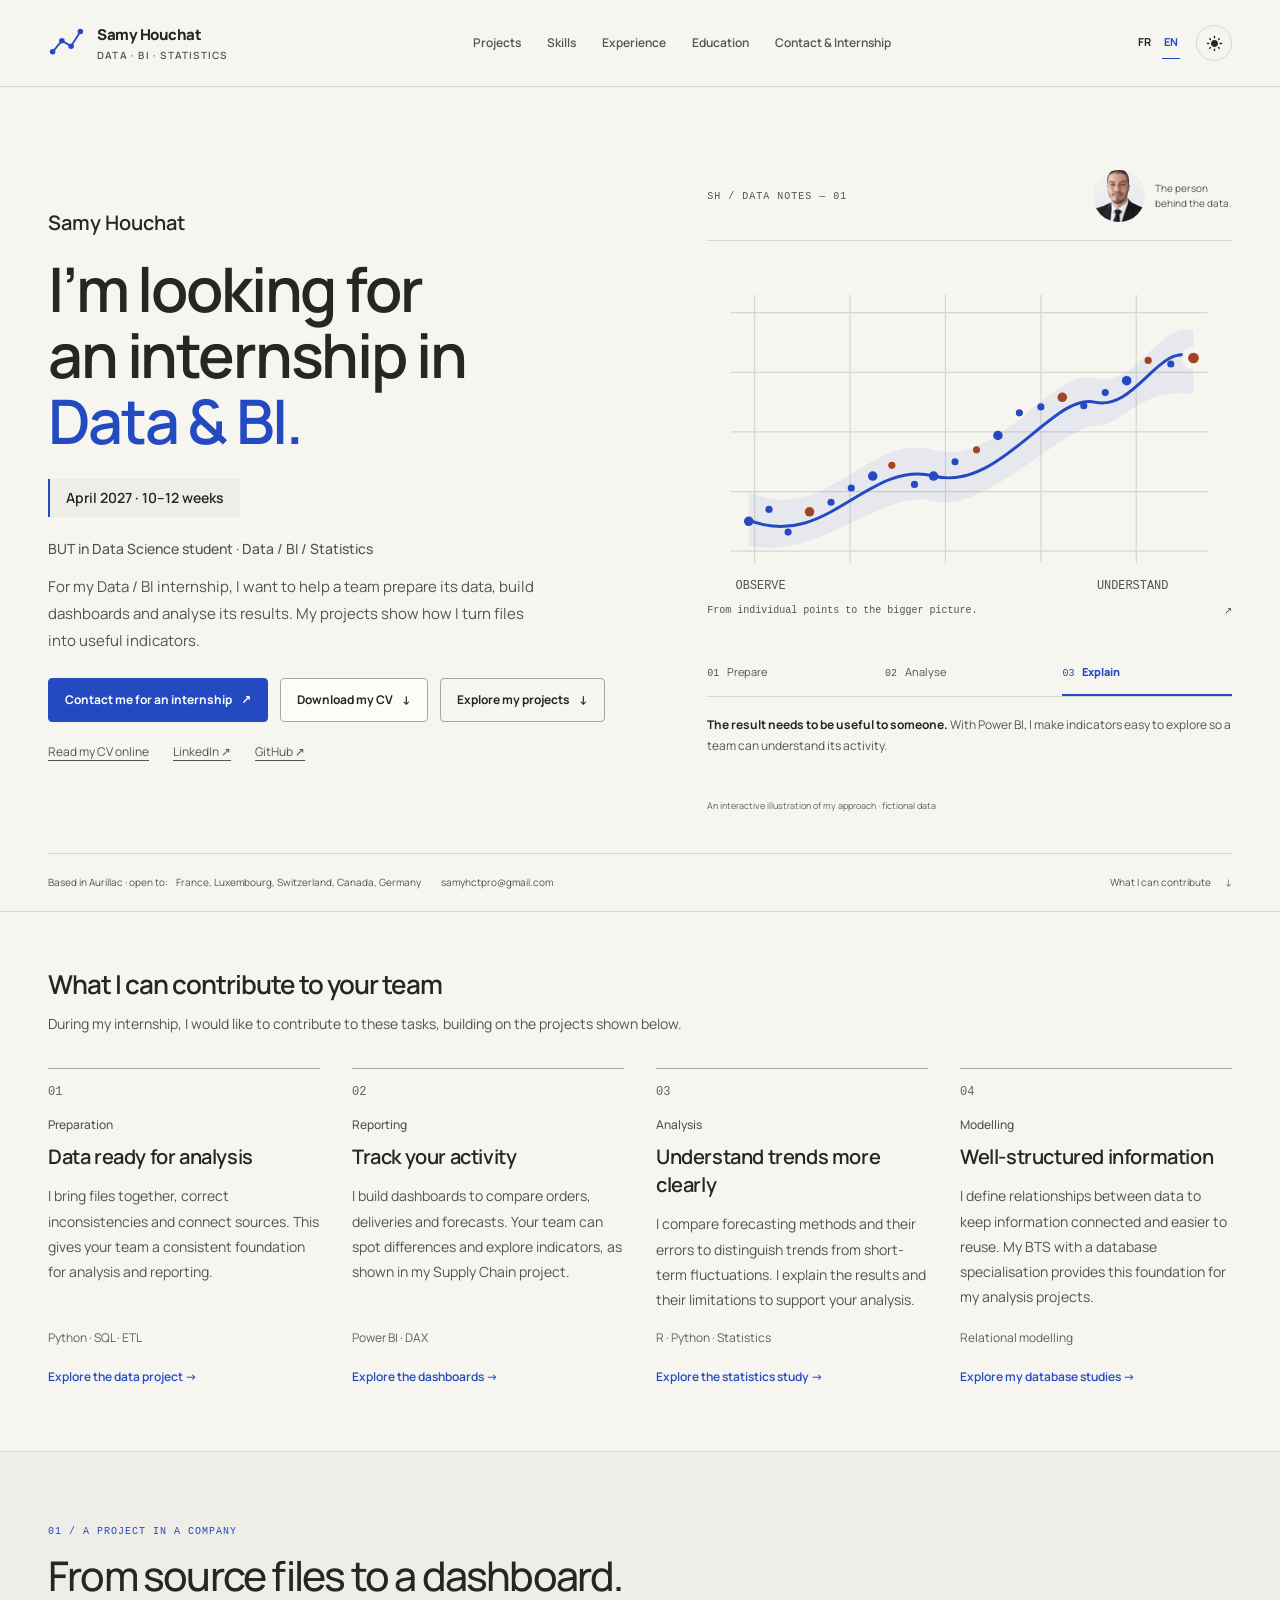
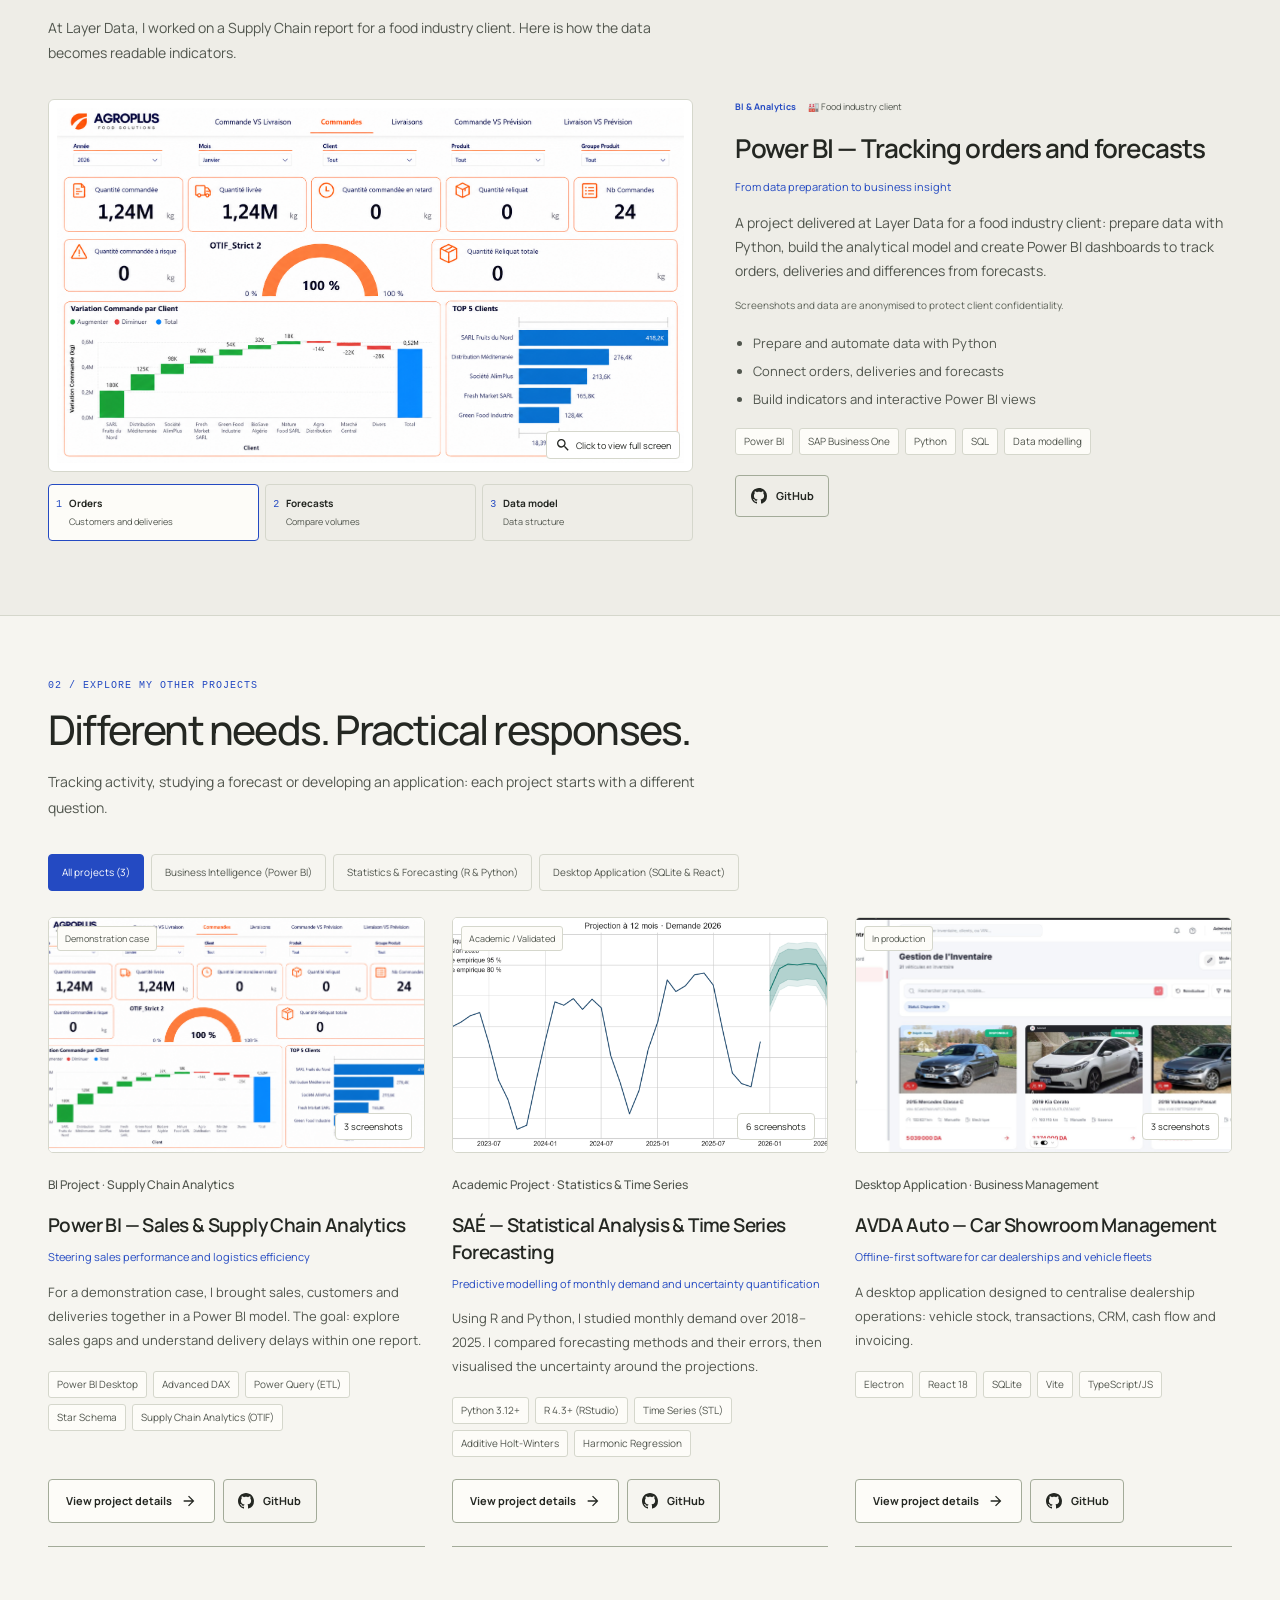
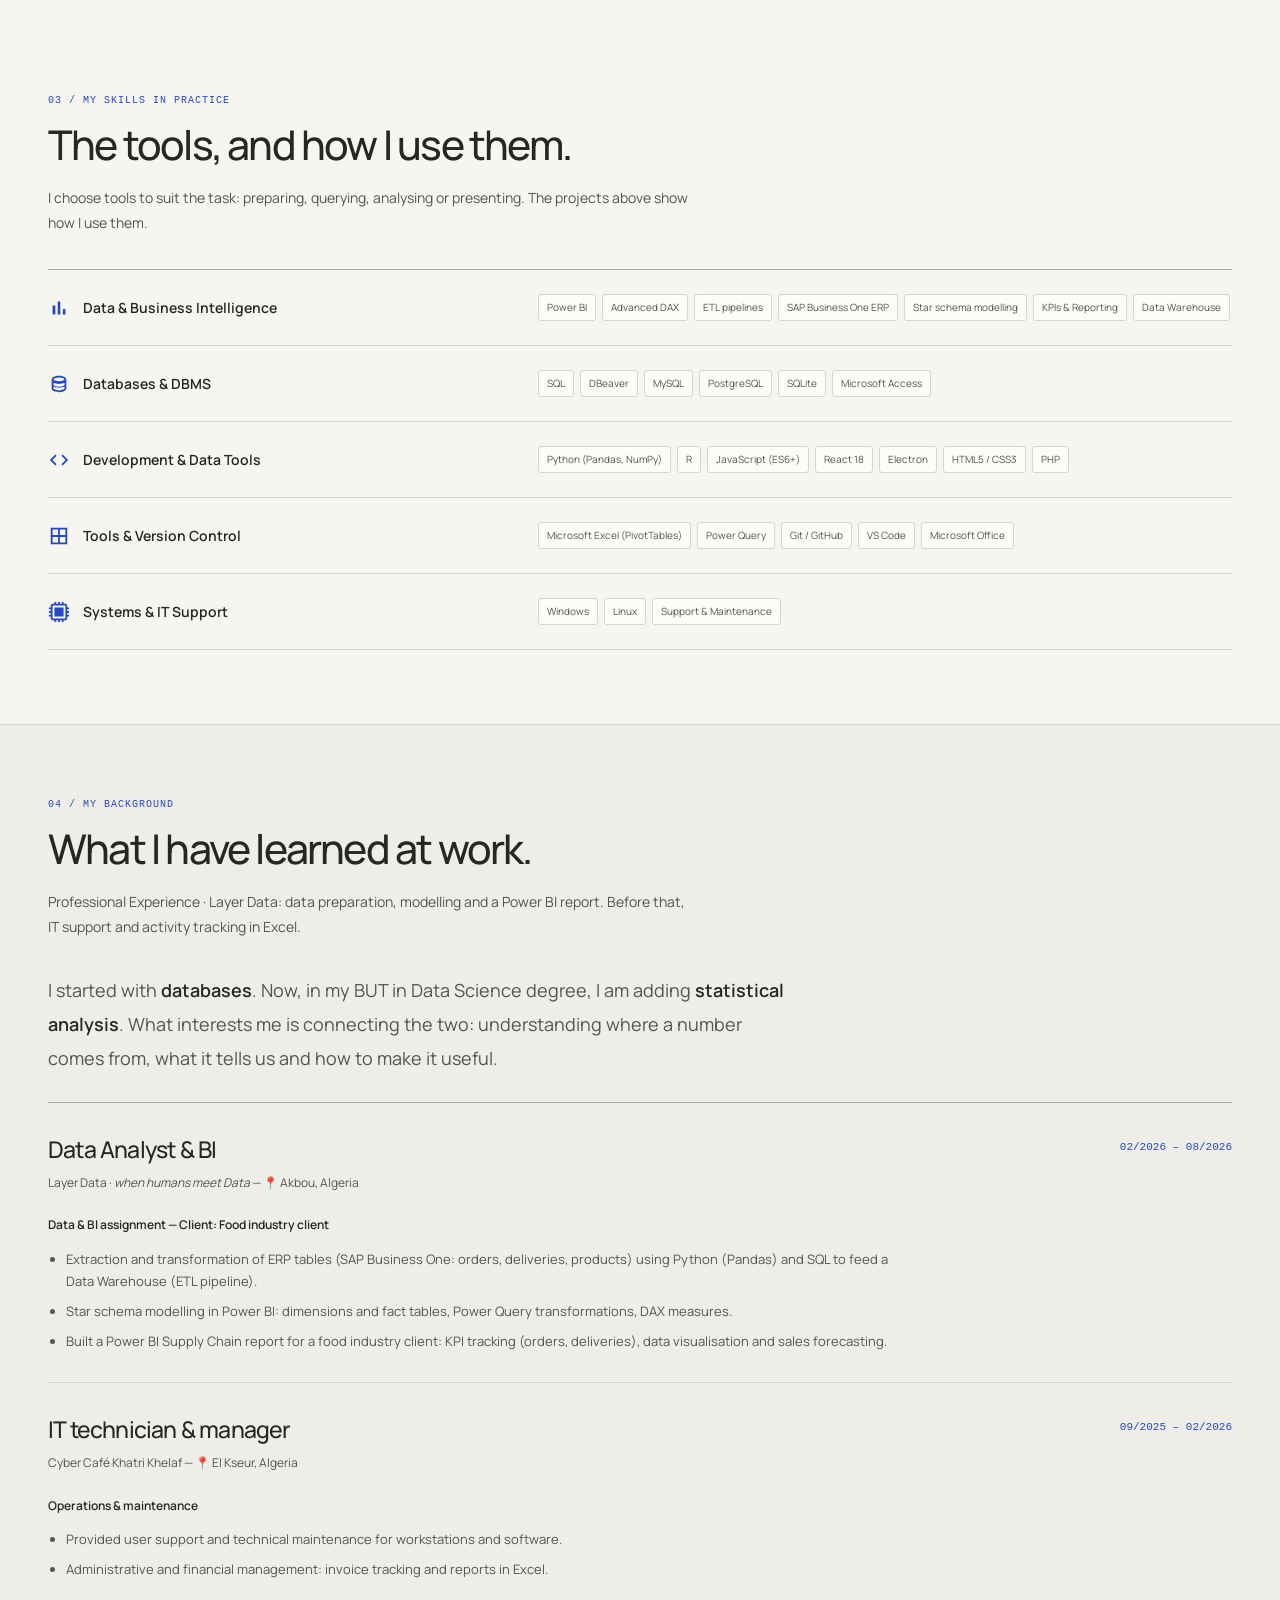
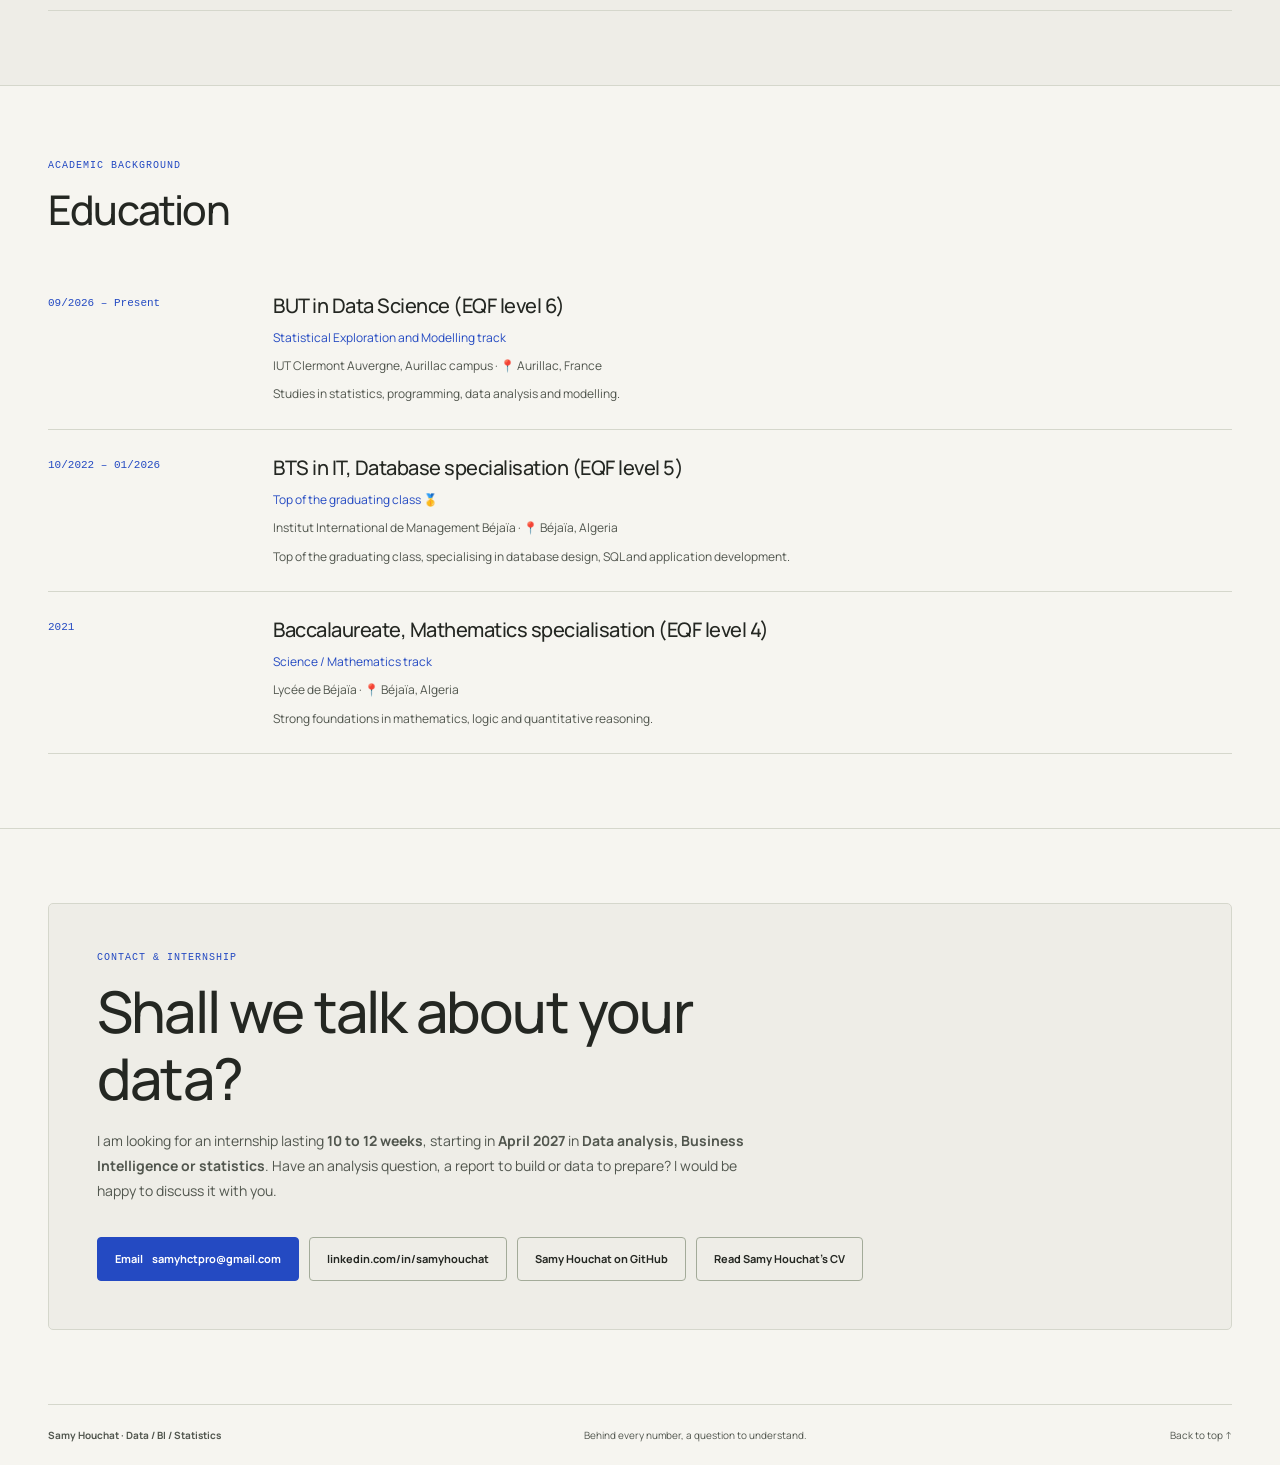
==== commit 5a56e290: "feat(cv,portfolio): intégrer et valoriser l'expérience sur l'ERP SAP Business One (SAP B1)" ====
--- a/en/index.html
+++ b/en/index.html
@@ -108,7 +108,7 @@
 
   <!-- Stylesheet -->
   <link rel="stylesheet" href="/css/portfolio.css?v=20261110">
-  <link rel="stylesheet" href="/css/cv.css?v=3e0deef64e1a">
+  <link rel="stylesheet" href="/css/cv.css?v=fc1961e12192">
 </head>
 <body>
   <a class="skip-link" href="#main-content">Skip to content</a>
@@ -174,7 +174,7 @@
           <p class="hero-headline" id="hero-headline">For my Data / BI internship, I want to help a team prepare its data, build dashboards and analyse its results. My projects show how I turn files into useful indicators.</p>
           <div class="hero-cta-group">
             <a href="mailto:samyhctpro@gmail.com" class="btn btn-primary" id="hero-contact-btn">Contact me for an internship <span aria-hidden="true">↗</span></a>
-            <a href="/assets/cv/CV_Samy_Houchat_EN.pdf?v=5e67ef21941c" class="btn btn-secondary" id="hero-cv-btn" download="CV_Samy_Houchat_Internship_Data_Analyst_BI.pdf">Download my CV <span aria-hidden="true">↓</span></a>
+            <a href="/assets/cv/CV_Samy_Houchat_EN.pdf?v=8782aa0aea29" class="btn btn-secondary" id="hero-cv-btn" download="CV_Samy_Houchat_Internship_Data_Analyst_BI.pdf">Download my CV <span aria-hidden="true">↓</span></a>
             <a href="#projets" class="btn btn-outline">Explore my projects <span aria-hidden="true">↓</span></a>
           </div>
           <div class="hero-secondary-links">
@@ -347,7 +347,7 @@
           </ul>
 
           <div class="featured-tags-compact">
-            <span class="skill-tag">Power BI</span><span class="skill-tag">Python</span><span class="skill-tag">SQL</span><span class="skill-tag">Data modelling</span>
+            <span class="skill-tag">Power BI</span><span class="skill-tag">SAP Business One</span><span class="skill-tag">Python</span><span class="skill-tag">SQL</span><span class="skill-tag">Data modelling</span>
           </div>
 
 
@@ -521,7 +521,7 @@
       </div>
 
       <div class="skills-tags-wrap">
-        <span class="skill-tag">Power BI</span><span class="skill-tag">Advanced DAX</span><span class="skill-tag">ETL pipelines</span><span class="skill-tag">Star schema modelling</span><span class="skill-tag">KPIs & Reporting</span><span class="skill-tag">Data Warehouse</span>
+        <span class="skill-tag">Power BI</span><span class="skill-tag">Advanced DAX</span><span class="skill-tag">ETL pipelines</span><span class="skill-tag">SAP Business One ERP</span><span class="skill-tag">Star schema modelling</span><span class="skill-tag">KPIs & Reporting</span><span class="skill-tag">Data Warehouse</span>
       </div>
     </div>
 
@@ -612,7 +612,7 @@
             <div class="timeline-mission-block">
               <h4 class="timeline-mission-title">Data & BI assignment — Client: Food industry client</h4>
               <ul class="timeline-bullets">
-                <li class="timeline-bullet">Cleaning and transformation of data with Python (Pandas) and SQL to feed a Data Warehouse (ETL pipeline).</li><li class="timeline-bullet">Star schema modelling in Power BI: dimensions and fact tables, Power Query transformations, DAX measures.</li><li class="timeline-bullet">Built a Power BI Supply Chain report for a food industry client: KPI tracking (orders, deliveries), data visualisation and sales forecasting.</li>
+                <li class="timeline-bullet">Extraction and transformation of ERP tables (SAP Business One: orders, deliveries, products) using Python (Pandas) and SQL to feed a Data Warehouse (ETL pipeline).</li><li class="timeline-bullet">Star schema modelling in Power BI: dimensions and fact tables, Power Query transformations, DAX measures.</li><li class="timeline-bullet">Built a Power BI Supply Chain report for a food industry client: KPI tracking (orders, deliveries), data visualisation and sales forecasting.</li>
               </ul>
             </div>
 
@@ -776,7 +776,7 @@
     linkedin: "https://www.linkedin.com/in/samyhouchat",
     githubUser: "https://github.com/HouchatSamy?tab=repositories",
     githubOrg: "https://github.com/AVDAdz/avdaAuto",
-    cvPdfPath: "/assets/cv/CV_Samy_Houchat_EN.pdf?v=5e67ef21941c",
+    cvPdfPath: "/assets/cv/CV_Samy_Houchat_EN.pdf?v=8782aa0aea29",
     photoPath: "/assets/img/photo_opt.jpg"
   },
 
@@ -832,6 +832,7 @@
     objective: "Automate data flows from source to reporting, track delivery compliance (OTIF), compare forecasts against orders and support customer service.",
     tags: ["Power BI", "Advanced DAX", "Python (ETL)", "Data Warehouse", "Star Schema (MPD)", "KPI OTIF"],
     tools: [
+      "SAP Business One ERP (Source tables)",
       "Python (ETL pipelines & data cleaning)",
       "Bronze & Gold architecture",
       "Power BI & Power Query",
@@ -852,8 +853,8 @@
         desc: "A multi-fact star schema linking FACT_ORDER, FACT_DELIVERY and FACT_FORECAST to shared dimensions (DIM_CUSTOMER, DIM_PRODUCT, DIM_DATE, DIM_WAREHOUSE), avoiding ambiguous relationships."
       },
       {
-        title: "Data ingestion & ETL transformation with Python",
-        desc: "Automated processing from raw source data (Bronze layer) to a consolidated warehouse for business analysis (Gold layer)."
+        title: "ETL Ingestion & transformation from SAP Business One",
+        desc: "SQL querying and automated extraction of ERP tables (orders ORDR/RDR1, deliveries ODLN/DLN1, customers OCRD, items OITM) into the consolidated star schema (Gold layer)."
       }
     ],
     result: "An automated data pipeline and indicators to help logistics and sales teams track their operations.",
@@ -1024,7 +1025,7 @@
     {
       name: "Data & Business Intelligence",
       icon: "chart-bar",
-      skills: ["Power BI", "Advanced DAX", "ETL pipelines", "Star schema modelling", "KPIs & Reporting", "Data Warehouse"]
+      skills: ["Power BI", "Advanced DAX", "ETL pipelines", "SAP Business One ERP", "Star schema modelling", "KPIs & Reporting", "Data Warehouse"]
     },
     {
       name: "Databases & DBMS",
@@ -1059,7 +1060,7 @@
         {
           title: "Data & BI assignment — Client: {agrana}",
           bullets: [
-            "Cleaning and transformation of data with Python (Pandas) and SQL to feed a Data Warehouse (ETL pipeline).",
+            "Extraction and transformation of ERP tables (SAP Business One: orders, deliveries, products) using Python (Pandas) and SQL to feed a Data Warehouse (ETL pipeline).",
             "Star schema modelling in Power BI: dimensions and fact tables, Power Query transformations, DAX measures.",
             "Built a Power BI Supply Chain report for a food industry client: KPI tracking (orders, deliveries), data visualisation and sales forecasting."
           ]
@@ -1326,7 +1327,7 @@
           </ul>
 
           <div class="featured-tags-compact">
-            ${['Power BI', 'Python', 'SQL', 'Data modelling'].map(tech => `<span class="skill-tag">${tech}</span>`).join('')}
+            ${['Power BI', 'SAP Business One', 'Python', 'SQL', 'Data modelling'].map(tech => `<span class="skill-tag">${tech}</span>`).join('')}
           </div>
 
           ${fp.githubUrl ? `
@@ -2073,7 +2074,7 @@
       <span id="cv-dialog-title">CV — Samy Houchat</span>
       <div class="cv-toolbar-actions">
         <button type="button" id="btn-close-cv">Back to portfolio</button>
-        <a href="/assets/cv/CV_Samy_Houchat_EN.pdf?v=5e67ef21941c" download="CV_Samy_Houchat_Internship_Data_Analyst_BI.pdf" class="cv-download" id="cv-download-pdf">Download PDF — 1 A4 page</a>
+        <a href="/assets/cv/CV_Samy_Houchat_EN.pdf?v=8782aa0aea29" download="CV_Samy_Houchat_Internship_Data_Analyst_BI.pdf" class="cv-download" id="cv-download-pdf">Download PDF — 1 A4 page</a>
         <button type="button" onclick="window.print()" id="btn-print-cv">Print</button>
       </div>
     </aside>
@@ -2163,7 +2164,7 @@
       <span class="item-date">02/2026 – 08/2026</span>
     </div>
     <ul class="item-bullets">
-      <li><strong>ETL Pipeline:</strong> Cleaning and transformation of data with Python (Pandas) and SQL to feed a Data Warehouse.</li>
+      <li><strong>ETL &amp; ERP Pipeline:</strong> Querying and extracting ERP tables (SAP Business One) with SQL and Python (Pandas) to feed a Data Warehouse.</li>
       <li><strong>Star Schema Modelling:</strong> Designing dimensions and fact tables in Power BI, Power Query transformations and DAX measures.</li>
       <li><strong>Supply Chain Reporting:</strong> Built a Power BI report for a food industry client (KPI tracking for orders/deliveries, data visualisation and sales forecasting).</li>
     </ul>
@@ -2237,7 +2238,7 @@
     <div class="skill-list">R language (RStudio), Python (SciPy, Statsmodels), time series analysis (smoothing, forecasting), hypothesis testing, linear regression, probabilities, statistical process control.</div>
 
     <div class="skill-category">Data Analysis, ETL &amp; BI :</div>
-    <div class="skill-list">Python (Pandas, NumPy), ETL, data cleaning, Power BI, DAX (Time Intelligence, <span class="cv-nowrap">What-If</span>), Power Query, star schema, Supply Chain KPIs (OTIF, ABC/Pareto).</div>
+    <div class="skill-list">Python (Pandas, NumPy), ETL, ERP (SAP Business One), Power BI, DAX (Time Intelligence, <span class="cv-nowrap">What-If</span>), Power Query, star schema, Supply Chain KPIs (OTIF, ABC/Pareto).</div>
 
     <div class="skill-category">Databases &amp; SQL :</div>
     <div class="skill-list">PostgreSQL, MySQL, SQLite, advanced SQL, relational modelling (Merise), indexing, query optimization.</div>
